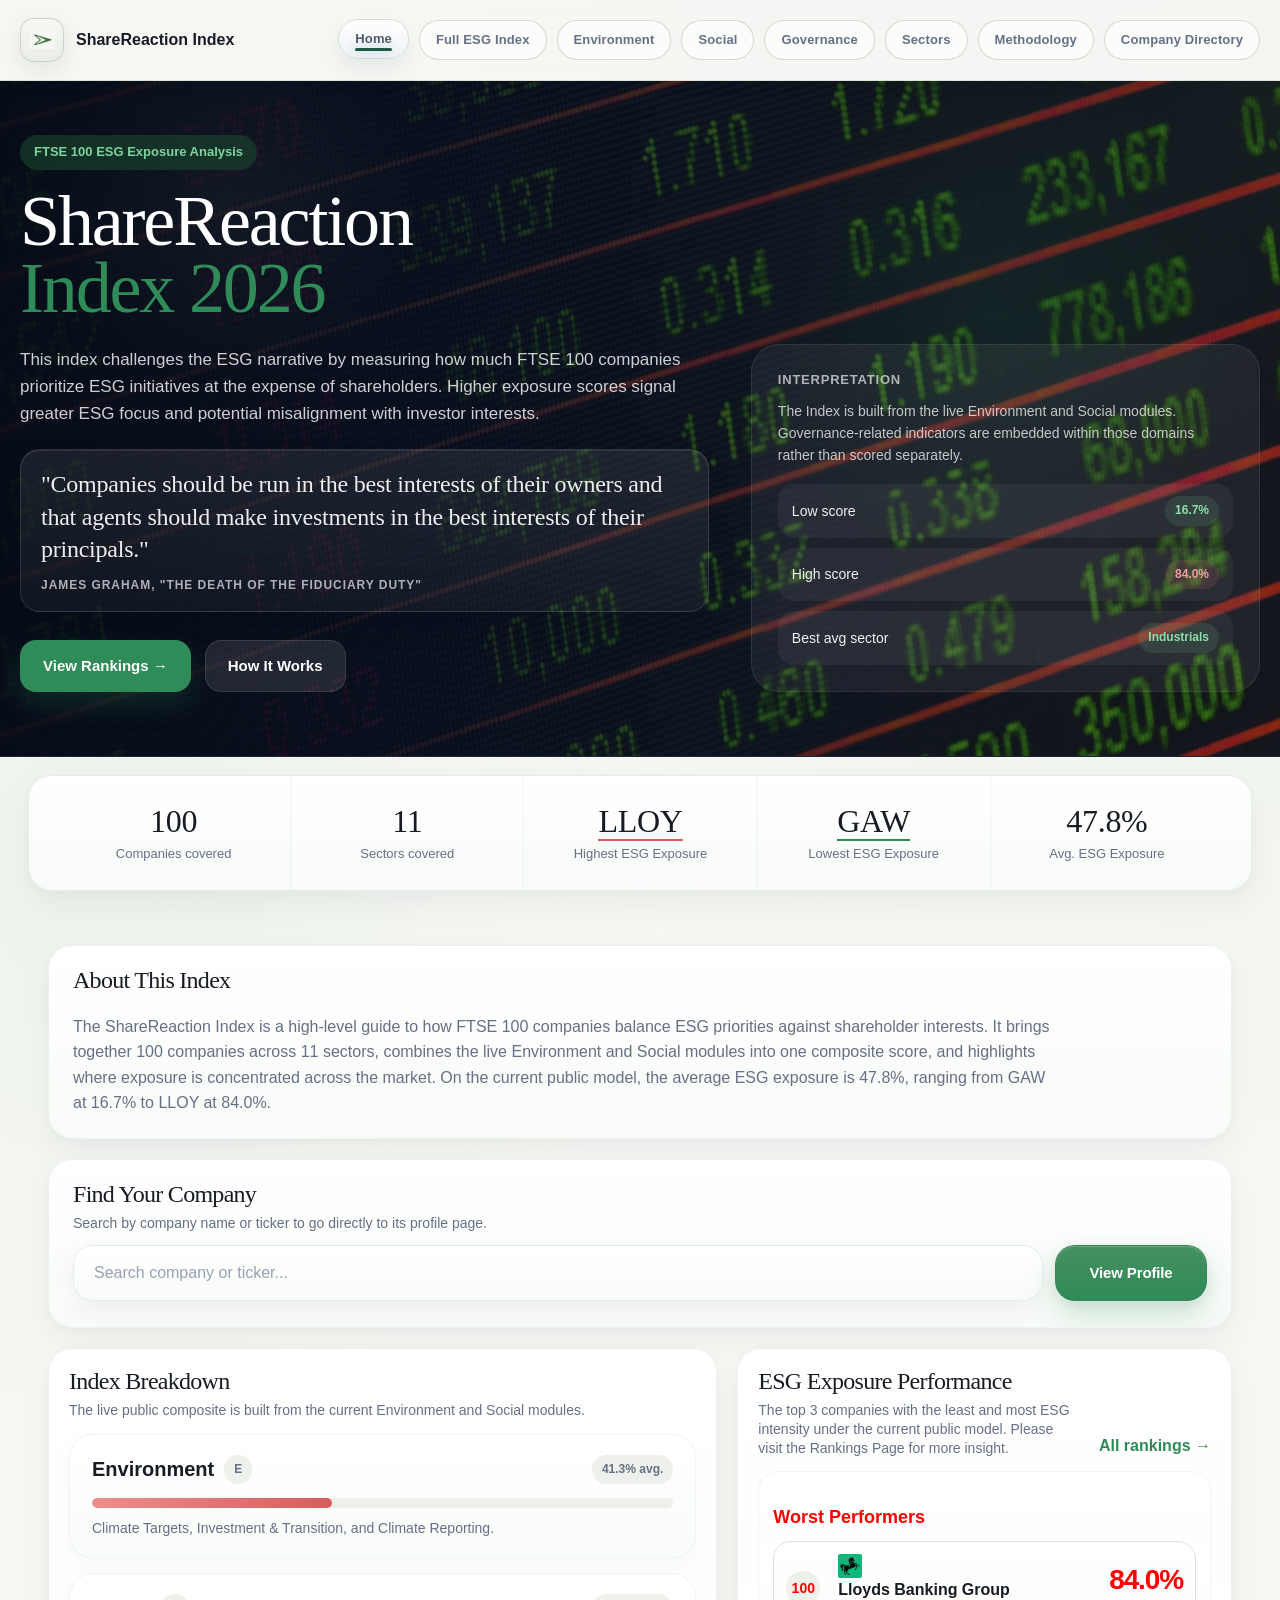
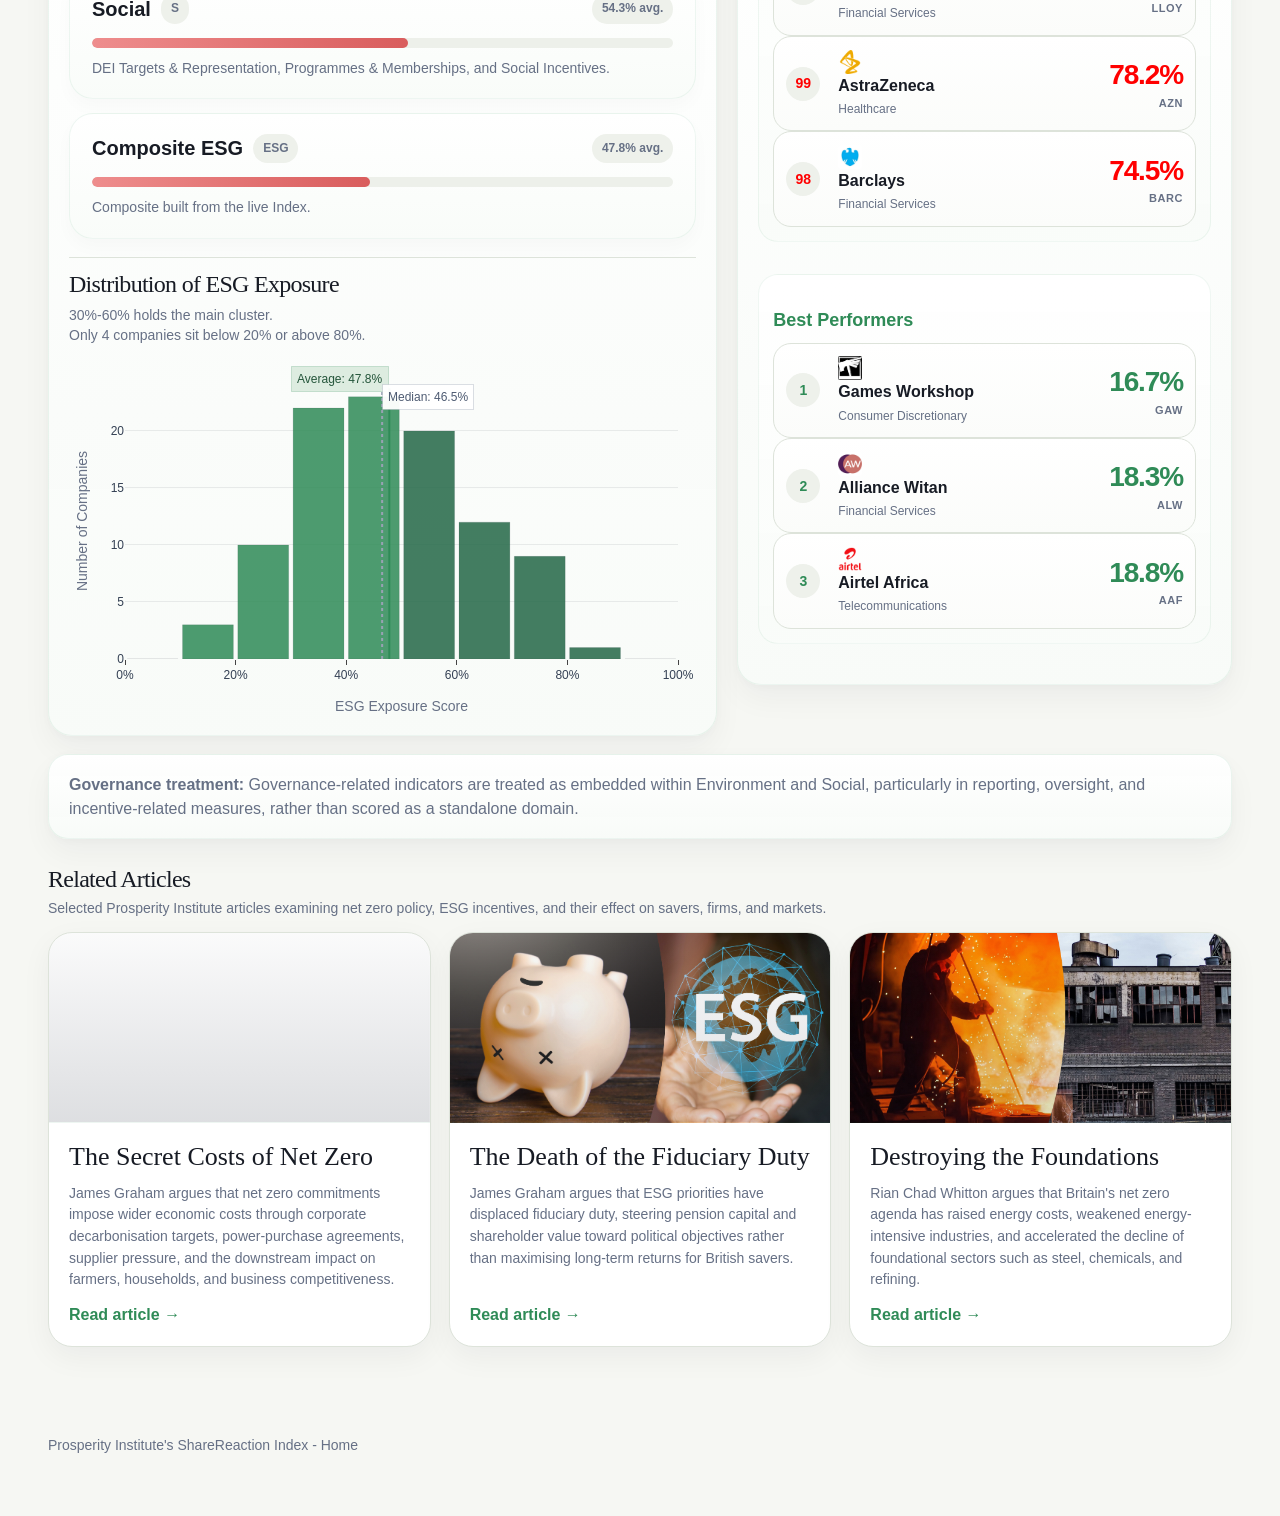
==== index.html @ 3863a68d "Adding Quote" ====
<!DOCTYPE html>
<html lang="en">
<head>
  <meta charset="UTF-8" />
  <meta name="viewport" content="width=device-width, initial-scale=1.0" />
  <title>FTSE 100 ESG Exposure Index</title>
  <link rel="stylesheet" href="styles.css" />
  <script src="https://cdn.plot.ly/plotly-2.35.2.min.js"></script>
  <script defer src="data.js"></script>
  <script defer src="index.js"></script>
</head>
<body class="page-home">
  <header>
    <div class="wrap nav">
      <a href="index.html" class="brand">
        <img src="PI_logo.png" alt="Prosperity Institute logo" class="brand-mark" />
        <div class="brand-name">ShareReaction Index</div>
      </a>
      <nav class="nav-links">
        <a href="index.html" class="active">Home</a>
        <a href="esg.html">Full ESG Index</a>
        <a href="rankings.html">Environment</a>
        <a href="social.html">Social</a>
        <a href="governance.html">Governance</a>
        <a href="sectors.html">Sectors</a>
        <a href="methodology.html">Methodology</a>
        <a href="companies.html">Company Directory</a>
      </nav>
    </div>
  </header>

  <section class="hero">
    <div class="wrap hero-inner">
      <div>
        <div class="eyebrow">FTSE 100 ESG Exposure Analysis</div>
        <h1>
          ShareReaction
          <span class="accent">Index 2026</span>
        </h1>
        <p>
          This index challenges the ESG narrative by measuring how much FTSE 100 companies
          prioritize ESG initiatives at the expense of shareholders. Higher exposure scores signal
          greater ESG focus and potential misalignment with investor interests.
        </p>
        <div class="hero-quote">
          <p>
            "Companies should be run in the best interests of their owners and that agents should make investments in the best interests of their principals."
          </p>
          <span>James Graham, "The Death of the Fiduciary Duty"</span>
        </div>

        <div class="hero-actions">
          <a href="esg.html" class="btn btn-primary">View Rankings &rarr;</a>
          <a href="methodology.html" class="btn btn-secondary">How It Works</a>
        </div>
      </div>

      <div class="hero-panel">
        <h3>Interpretation</h3>
        <p>
          The Index is built from the live Environment and Social modules.
          Governance-related indicators are embedded within those domains rather than scored separately.
        </p>
        <div class="signal-list" id="heroSignalList"></div>
      </div>
    </div>
  </section>

  <div class="stats-strip">
    <div class="wrap stats-grid" id="overviewStatsGrid"></div>
  </div>

  <section class="page">
    <div class="wrap">
      <div class="card overview-intro-card">
        <div class="section-head overview-feature-head overview-intro-head">
          <div>
            <h2>About This Index</h2>
          </div>
        </div>
        <p id="overviewIntroText">
          The ShareReaction Index reviews FTSE 100 companies through a shareholder-first lens, combining Environment and Social signals into a single view of ESG exposure.
        </p>
      </div>

      <div class="card company-search-card">
        <div class="company-search-head overview-feature-head">
          <h2>Find Your Company</h2>
          <p>Search by company name or ticker to go directly to its profile page.</p>
        </div>
        <form class="company-search-form" id="companySearchForm">
          <input
            class="control company-search-input"
            id="companySearchInput"
            list="companySearchOptions"
            placeholder="Search company or ticker..."
            autocomplete="off"
          />
          <datalist id="companySearchOptions"></datalist>
          <button type="submit" class="btn btn-primary company-search-button">View Profile</button>
        </form>
        <p class="company-search-feedback" id="companySearchFeedback" aria-live="polite"></p>
      </div>

      <div class="overview-feature-grid">
        <div class="card overview-breakdown-card">
          <div class="section-head overview-feature-head">
            <div>
              <h2>Index Breakdown</h2>
              <p>
                The live public composite is built from the current Environment and Social modules.
              </p>
            </div>
          </div>

          <div class="pillar-stack">
            <a href="rankings.html" class="pillar-card-link">
              <div class="pillar-card">
                <div class="pillar-top">
                  <div class="pillar-title">
                    <span>Environment</span>
                    <span class="pill">E</span>
                  </div>
                  <span class="pill" id="envAvgPill">0.0% avg.</span>
                </div>
                <div class="progress red">
                  <span id="envAvgBar" style="width:0%"></span>
                </div>
                <div class="pillar-note">
                  Climate Targets, Investment &amp; Transition, and Climate Reporting.
                </div>
              </div>
            </a>

            <a href="social.html" class="pillar-card-link">
              <div class="pillar-card">
                <div class="pillar-top">
                  <div class="pillar-title">
                    <span>Social</span>
                    <span class="pill">S</span>
                  </div>
                  <span class="pill" id="socAvgPill">0.0% avg.</span>
                </div>
                <div class="progress red">
                  <span id="socAvgBar" style="width:0%"></span>
                </div>
                <div class="pillar-note">
                  DEI Targets &amp; Representation, Programmes &amp; Memberships, and Social Incentives.
                </div>
              </div>
            </a>

            <a href="esg.html" class="pillar-card-link">
              <div class="pillar-card">
                <div class="pillar-top">
                  <div class="pillar-title">
                    <span>Composite ESG</span>
                    <span class="pill">ESG</span>
                  </div>
                  <span class="pill" id="esgAvgPill">0.0% avg.</span>
                </div>
                <div class="progress red">
                  <span id="esgAvgBar" style="width:0%"></span>
                </div>
                <div class="pillar-note">
                  Composite built from the live Index.
                </div>
              </div>
            </a>
          </div>

          <div class="overview-distribution-block">
            <div class="overview-distribution-head">
              <h3 id="overviewDistributionTitle">Distribution of ESG Exposure</h3>
              <p id="overviewDistributionSubtitle"></p>
            </div>
            <div id="overviewDistributionChart" class="overview-distribution-chart"></div>
          </div>
        </div>

        <div class="card overview-leaderboard-card">
          <div class="section-head overview-feature-head">
            <div>
              <h2>ESG Exposure Performance</h2>
              <p>The top 3 companies with the least and most ESG intensity under the current public model. Please visit the Rankings Page for more insight.</p>
            </div>
            <a href="esg.html" class="section-link">All rankings &rarr;</a>
          </div>

          <div class="leaderboard-list" id="overviewLeaderboard"></div>
        </div>
      </div>

      <div class="construction" style="margin-top:18px;">
        <strong>Governance treatment:</strong>
        Governance-related indicators are treated as embedded within Environment and Social,
        particularly in reporting, oversight, and incentive-related measures, rather than scored as a
        standalone domain.
      </div>

      <section class="overview-articles-section">
        <div class="section-head overview-feature-head">
          <div>
            <h2>Related Articles</h2>
            <p>Selected Prosperity Institute articles examining net zero policy, ESG incentives, and their effect on savers, firms, and markets.</p>
          </div>
        </div>

        <div class="overview-articles-grid">
          <a
            href="https://www.prosperity.com/media-publications/the-secret-costs-of-net-zero/"
            class="card article-placeholder-card"
            target="_blank"
            rel="noopener noreferrer"
          >
            <div
              class="article-placeholder-image article-placeholder-image-cover"
              style="background-image: linear-gradient(180deg, rgba(16, 25, 43, 0.02), rgba(16, 25, 43, 0.14)), url('https://www.prosperity.com/wp-content/uploads/2026/01/shutterstock_2282744447-430x430.jpg');"
              aria-hidden="true"
            ></div>
            <div class="article-placeholder-body">
              <h3>The Secret Costs of Net Zero</h3>
              <p>
                James Graham argues that net zero commitments impose wider economic costs through corporate decarbonisation
                targets, power-purchase agreements, supplier pressure, and the downstream impact on farmers, households,
                and business competitiveness.
              </p>
              <span class="section-link">Read article &rarr;</span>
            </div>
          </a>

          <a
            href="https://www.prosperity.com/media-publications/death-of-the-fiduciary-duty/"
            class="card article-placeholder-card"
            target="_blank"
            rel="noopener noreferrer"
          >
            <div
              class="article-placeholder-image article-placeholder-image-cover"
              style="background-image: linear-gradient(180deg, rgba(16, 25, 43, 0.02), rgba(16, 25, 43, 0.14)), url('The_Death_Of_The_Fiduciary_Duty.png');"
              >
            </div>
            <div class="article-placeholder-body">
              <h3>The Death of the Fiduciary Duty</h3>
              <p>
                James Graham argues that ESG priorities have displaced fiduciary duty, steering pension capital and
                shareholder value toward political objectives rather than maximising long-term returns for British savers.
              </p>
              <span class="section-link">Read article &rarr;</span>
            </div>
          </a>

          <a
            href="https://www.prosperity.com/media-publications/destroying-the-foundations/"
            class="card article-placeholder-card"
            target="_blank"
            rel="noopener noreferrer"
          >
            <div
              class="article-placeholder-image article-placeholder-image-cover"
              style="background-image: linear-gradient(180deg, rgba(16, 25, 43, 0.02), rgba(16, 25, 43, 0.14)), url('Destroying_the_Foundations.jpg');"
              >
            </div>
            <div class="article-placeholder-body">
              <h3>Destroying the Foundations</h3>
              <p>
                Rian Chad Whitton argues that Britain&apos;s net zero agenda has raised energy costs, weakened energy-intensive
                industries, and accelerated the decline of foundational sectors such as steel, chemicals, and refining.
              </p>
              <span class="section-link">Read article &rarr;</span>
            </div>
          </a>
        </div>
      </section>
    </div>
  </section>

  <footer class="foot">
    <div class="wrap">
      Prosperity Institute's ShareReaction Index - Home
    </div>
  </footer>
</body>
</html>
---- styles.css ----
:root {
  --bg: #f6f7f3;
  --surface: #ffffff;
  --surface-soft: #f0f3ee;
  --surface-muted: #eef1eb;
  --ink: #171b24;
  --ink-soft: #667085;
  --ink-faint: #98a2b3;
  --line: #dde3da;
  --line-dark: #d0d8ce;

  --navy: #10192b;
  --navy-2: #17233b;

  --green: #2f8b57;
  --green-soft: #dcecdf;
  --green-faint: #edf7ef;

  --social: #4867c9;
  --social-soft: #e8ecfb;
  --social-faint: #f3f5fe;

  --esg: #6d4cc4;
  --esg-soft: #eee8fb;
  --esg-faint: #f7f4fe;

  --red: #d95d5d;
  --red-soft: #fae8e8;

  --amber: #c6872f;
  --amber-soft: #f6ecd9;

  --shadow: 0 10px 30px rgba(16, 25, 43, 0.05);
  --shadow-strong: 0 18px 40px rgba(16, 25, 43, 0.08);
  --radius-xl: 28px;
  --radius-lg: 24px;
  --radius-md: 18px;
  --radius-sm: 12px;
}

* {
  box-sizing: border-box;
}

html {
  scroll-behavior: smooth;
}

body {
  margin: 0;
  font-family: Inter, Arial, sans-serif;
  background: var(--bg);
  color: var(--ink);
  line-height: 1.45;
  -webkit-font-smoothing: antialiased;
  text-rendering: optimizeLegibility;
}

a {
  color: inherit;
  text-decoration: none;
}

.wrap {
  max-width: 1240px;
  margin: 0 auto;
  padding: 0 28px;
}

.wrap-wide {
  max-width: 1540px;
  margin: 0 auto;
  padding: 0 24px;
}

/* =========================
   Header / Navigation
========================= */

header {
  position: sticky;
  top: 0;
  z-index: 50;
  background: rgba(246, 247, 243, 0.92);
  backdrop-filter: blur(12px);
  border-bottom: 1px solid var(--line);
  box-shadow: 0 4px 18px rgba(16, 25, 43, 0.03);
}

.nav {
  display: flex;
  align-items: center;
  justify-content: space-between;
  gap: 18px;
  padding: 18px 0;
}

.brand {
  display: flex;
  align-items: center;
  gap: 12px;
  font-weight: 700;
  color: var(--ink);
  text-decoration: none;
  min-width: 0;
  flex: 0 0 auto;
}

.brand-mark {
  display: block;
  width: 44px;
  height: 44px;
  padding: 8px;
  border-radius: 14px;
  background: linear-gradient(180deg, #ffffff 0%, #f2f5ef 100%);
  border: 1px solid rgba(208, 216, 206, 0.95);
  box-shadow:
    0 8px 20px rgba(16, 25, 43, 0.08),
    inset 0 1px 0 rgba(255, 255, 255, 0.9);
  object-fit: contain;
  flex: 0 0 auto;
  mix-blend-mode: multiply;
}

.brand-name {
  font-size: 16px;
  font-weight: 700;
  white-space: nowrap;
}

.nav-links {
  display: flex;
  flex: 1 1 auto;
  min-width: 0;
  gap: 10px;
  flex-wrap: wrap;
  justify-content: flex-end;
  align-content: center;
}

.nav-links a {
  --nav-pill-bg: rgba(255, 255, 255, 0.62);
  --nav-pill-border: rgba(208, 216, 206, 0.9);
  --nav-pill-ink: var(--ink-soft);
  --nav-pill-accent: #5f6d82;
  --nav-pill-soft: #eef2f7;
  position: relative;
  display: inline-flex;
  align-items: center;
  padding: 10px 16px;
  border-radius: 999px;
  border: 1px solid var(--nav-pill-border);
  background: var(--nav-pill-bg);
  color: var(--nav-pill-ink);
  font-weight: 700;
  font-size: 13px;
  letter-spacing: 0.01em;
  box-shadow: inset 0 1px 0 rgba(255, 255, 255, 0.7);
  transition:
    background 0.22s ease,
    color 0.22s ease,
    border-color 0.22s ease,
    box-shadow 0.22s ease,
    transform 0.22s ease;
}

.nav-links a::before {
  content: none;
}

.nav-links a::after {
  content: "";
  position: absolute;
  left: 16px;
  right: 16px;
  bottom: 7px;
  height: 3px;
  border-radius: 999px;
  background: var(--nav-pill-accent);
  opacity: 0;
  transform: scaleX(0.25);
  transform-origin: center;
  box-shadow: 0 0 12px color-mix(in srgb, var(--nav-pill-accent) 30%, transparent);
  transition:
    background 0.22s ease,
    opacity 0.22s ease,
    transform 0.22s ease,
    box-shadow 0.22s ease;
}

.nav-links a.active,
.nav-links a:hover {
  background: linear-gradient(180deg, #ffffff 0%, var(--nav-pill-soft) 100%);
  border-color: #d6ddd5;
  color: #4f5d75;
  box-shadow:
    0 10px 20px rgba(16, 25, 43, 0.06),
    inset 0 1px 0 rgba(255, 255, 255, 0.85);
  transform: translateY(-1px);
}

.nav-links a.active::after,
.nav-links a:hover::after {
  opacity: 1;
  transform: scaleX(1);
}

/* Environment button — slightly darker green */
.nav-links a[href="index.html"],
.nav-links a[href="methodology.html"],
.nav-links a[href="companies.html"],
.nav-links a[href="sectors.html"] {
  --nav-pill-accent: #1f5a44;
  --nav-pill-soft: #eef2f7;
}

.nav-links a[href="rankings.html"] {
  --nav-pill-accent: #2f8b57;
}

.nav-links a[href="rankings.html"]:hover,
.nav-links a[href="rankings.html"].active {
  box-shadow:
    0 10px 20px rgba(16, 25, 43, 0.06),
    0 0 0 1px rgba(36, 85, 58, 0.06),
    inset 0 1px 0 rgba(255, 255, 255, 0.85);
}

/* ESG button always purple when hovered / active */
.nav-links a[href="esg.html"] {
  --nav-pill-accent: #7a56db;
}

.nav-links a[href="esg.html"]:hover,
.nav-links a[href="esg.html"].active {
  box-shadow:
    0 10px 20px rgba(16, 25, 43, 0.06),
    0 0 0 1px rgba(91, 61, 178, 0.08),
    inset 0 1px 0 rgba(255, 255, 255, 0.85);
}

/* Social button always blue when hovered / active */
.nav-links a[href="social.html"] {
  --nav-pill-accent: #4f78e3;
}

.nav-links a[href="social.html"]:hover,
.nav-links a[href="social.html"].active {
  box-shadow:
    0 10px 20px rgba(16, 25, 43, 0.06),
    0 0 0 1px rgba(53, 81, 159, 0.08),
    inset 0 1px 0 rgba(255, 255, 255, 0.85);
}

/* Governance button always red when hovered / active */
.nav-links a[href="governance.html"] {
  --nav-pill-accent: #df6363;
}

.nav-links a[href="governance.html"]:hover,
.nav-links a[href="governance.html"].active {
  box-shadow:
    0 10px 20px rgba(16, 25, 43, 0.06),
    0 0 0 1px rgba(187, 74, 74, 0.08),
    inset 0 1px 0 rgba(255, 255, 255, 0.85);
}

.hero {
  position: relative;
  overflow: hidden;
  color: white;
  border-bottom: 1px solid rgba(255, 255, 255, 0.05);
  background: linear-gradient(90deg, var(--navy) 0%, #111a2d 48%, #0f1727 100%);
}

.hero::before {
  content: "";
  position: absolute;
  inset: 0;
  background:
    linear-gradient(
      90deg,
      rgba(6, 12, 24, 0.96) 0%,
      rgba(8, 15, 30, 0.90) 34%,
      rgba(9, 18, 34, 0.72) 58%,
      rgba(10, 18, 34, 0.48) 100%
    ),
    radial-gradient(circle at right top, rgba(47, 139, 87, 0.14), transparent 28%),
    url("./Stock_Market_Changes.png") center center / cover no-repeat;
  z-index: 0;
}
.hero::after {
  content: "";
  position: absolute;
  inset: 0;
  background:
    radial-gradient(circle at 78% 35%, rgba(47, 139, 87, 0.12), transparent 24%),
    radial-gradient(circle at 18% 18%, rgba(255, 255, 255, 0.04), transparent 16%);
  pointer-events: none;
  z-index: 0;
}

.hero-inner {
  position: relative;
  z-index: 1;
}

.hero-inner {
  display: grid;
  grid-template-columns: 1.15fr 0.85fr;
  gap: 42px;
  padding: 54px 0 64px;
  align-items: stretch;
}

.eyebrow {
  display: inline-flex;
  align-items: center;
  gap: 8px;
  padding: 8px 14px;
  border-radius: 999px;
  background: rgba(24, 66, 43, 0.65);
  color: #7ed39f;
  font-size: 13px;
  font-weight: 600;
}

.hero h1 {
  margin: 18px 0 0;
  font-family: Georgia, "Times New Roman", serif;
  font-size: 72px;
  line-height: 0.93;
  letter-spacing: -0.03em;
  font-weight: 400;
}

.hero h1 .accent {
  color: var(--green);
  display: block;
}

.hero p {
  margin: 24px 0 0;
  max-width: 740px;
  color: rgba(255, 255, 255, 0.8);
  font-size: 17px;
  line-height: 1.6;
}

.hero-quote {
  max-width: 700px;
  margin-top: 22px;
  padding: 18px 20px 16px;
  border-radius: 20px;
  border: 1px solid rgba(255, 255, 255, 0.12);
  background: linear-gradient(180deg, rgba(255, 255, 255, 0.08) 0%, rgba(255, 255, 255, 0.04) 100%);
  box-shadow:
    0 14px 28px rgba(3, 8, 18, 0.14),
    inset 0 1px 0 rgba(255, 255, 255, 0.08);
}

.hero-quote p {
  margin: 0;
  max-width: none;
  color: rgba(255, 255, 255, 0.92);
  font-family: Georgia, "Times New Roman", serif;
  font-size: 24px;
  line-height: 1.35;
  letter-spacing: -0.01em;
}

.hero-quote span {
  display: block;
  margin-top: 12px;
  color: rgba(255, 255, 255, 0.66);
  font-size: 12px;
  font-weight: 700;
  letter-spacing: 0.08em;
  text-transform: uppercase;
}

.hero-actions {
  margin-top: 28px;
  display: flex;
  gap: 14px;
  flex-wrap: wrap;
}

.profile-hero-copy {
  min-width: 0;
}

.profile-hero-title {
  display: flex;
  align-items: center;
  gap: 20px;
  margin-top: 18px;
}

.profile-hero-title h1 {
  margin: 0;
  min-width: 0;
}

.profile-contact-block {
  display: flex;
  flex-wrap: wrap;
  gap: 12px;
  margin-top: 18px;
}

.profile-contact-block[hidden] {
  display: none;
}

.profile-contact-item {
  display: inline-flex;
  align-items: center;
  gap: 10px;
  padding: 12px 16px;
  border-radius: 18px;
  background: rgba(255, 255, 255, 0.08);
  border: 1px solid rgba(255, 255, 255, 0.12);
  max-width: 100%;
}

.profile-contact-label {
  color: rgba(255, 255, 255, 0.7);
  font-size: 12px;
  font-weight: 700;
  letter-spacing: 0.08em;
  text-transform: uppercase;
}

.profile-contact-link {
  color: #ffffff;
  font-weight: 600;
  text-decoration: none;
  word-break: break-word;
}

.profile-contact-link:hover {
  color: #9fe3b7;
}

.profile-logo-shell {
  width: 112px;
  height: 112px;
  flex: 0 0 112px;
  display: flex;
  align-items: center;
  justify-content: center;
  padding: 16px;
  border-radius: 28px;
  background: #ffffff;
  box-shadow: 0 18px 44px rgba(3, 8, 18, 0.28);
}

.profile-logo-shell[hidden] {
  display: none;
}

.profile-company-logo {
  width: 100%;
  height: 100%;
  object-fit: contain;
}

.profile-overview-grid {
  align-items: stretch;
}

.profile-company-facts {
  padding: 28px 30px;
}

.profile-facts-grid {
  display: grid;
  grid-template-columns: repeat(2, minmax(0, 1fr));
  gap: 16px;
}

.profile-fact {
  display: grid;
  gap: 6px;
  padding: 18px 20px;
  border-radius: 18px;
  background: var(--surface-muted);
  border: 1px solid var(--line);
}

.profile-fact-label {
  color: var(--ink-soft);
  font-size: 12px;
  font-weight: 700;
  letter-spacing: 0.08em;
  text-transform: uppercase;
}

.profile-fact strong {
  font-size: 20px;
  line-height: 1.35;
  font-weight: 700;
  color: var(--ink);
}

.btn {
  display: inline-flex;
  align-items: center;
  justify-content: center;
  gap: 10px;
  padding: 14px 22px;
  border-radius: 16px;
  font-weight: 700;
  font-size: 15px;
  border: 1px solid transparent;
  transition: transform 0.15s ease, box-shadow 0.15s ease, opacity 0.15s ease;
}

.btn:hover {
  transform: translateY(-1px);
}

.btn-primary {
  background: var(--green);
  color: white;
  box-shadow: 0 12px 28px rgba(47, 139, 87, 0.22);
}

.btn-secondary {
  background: rgba(255, 255, 255, 0.1);
  color: white;
  border-color: rgba(255, 255, 255, 0.1);
}

.btn-score-info {
  background: var(--green);
  color: white;
  box-shadow: 0 8px 20px rgba(47, 139, 87, 0.18);
  margin-top: 16px;
  gap: 8px;
  font-size: 14px;
}

.btn-score-info span {
  display: inline-flex;
  align-items: center;
  justify-content: center;
  width: 24px;
  height: 24px;
  background: rgba(255, 255, 255, 0.25);
  border-radius: 50%;
  font-weight: 800;
  font-size: 12px;
}

.btn-score-info:hover {
  box-shadow: 0 12px 28px rgba(47, 139, 87, 0.22);
}

/* =========================
   Modal
========================= */

.modal {
  display: none;
  position: fixed;
  top: 0;
  left: 0;
  right: 0;
  bottom: 0;
  z-index: 100;
  align-items: center;
  justify-content: center;
  animation: fadeIn 0.2s ease;
}

.modal[aria-hidden="false"] {
  display: flex;
}

.modal-overlay {
  position: absolute;
  top: 0;
  left: 0;
  right: 0;
  bottom: 0;
  background: rgba(23, 27, 36, 0.6);
  backdrop-filter: blur(4px);
  animation: fadeIn 0.2s ease;
}

.modal-content {
  position: relative;
  background: white;
  border-radius: var(--radius-lg);
  box-shadow: var(--shadow-strong);
  max-width: 600px;
  max-height: 90vh;
  overflow-y: auto;
  animation: slideUp 0.3s ease;
}

@keyframes fadeIn {
  from { opacity: 0; }
  to { opacity: 1; }
}

@keyframes slideUp {
  from {
    opacity: 0;
    transform: translateY(20px);
  }
  to {
    opacity: 1;
    transform: translateY(0);
  }
}

.modal-header {
  display: flex;
  align-items: center;
  justify-content: space-between;
  padding: 24px 28px;
  border-bottom: 1px solid var(--line);
}

.modal-header h2 {
  margin: 0;
  font-size: 24px;
  font-weight: 700;
  color: var(--ink);
}

.modal-close {
  width: 36px;
  height: 36px;
  border: none;
  background: transparent;
  border-radius: 50%;
  cursor: pointer;
  display: flex;
  align-items: center;
  justify-content: center;
  transition: background 0.2s ease;
  flex-shrink: 0;
}

.modal-close:hover {
  background: var(--surface-soft);
}

.modal-close::before,
.modal-close::after {
  content: '';
  position: absolute;
  width: 16px;
  height: 2px;
  background: var(--ink-soft);
  border-radius: 1px;
}

.modal-close::before {
  transform: rotate(45deg);
}

.modal-close::after {
  transform: rotate(-45deg);
}

.modal-body {
  padding: 28px;
}

.modal-body p {
  margin: 0 0 16px 0;
  color: var(--ink-soft);
  line-height: 1.6;
}

.modal-body h3 {
  margin: 24px 0 14px 0;
  font-size: 16px;
  font-weight: 700;
  color: var(--ink);
}

.score-guide {
  display: flex;
  flex-direction: column;
  gap: 16px;
  margin: 24px 0;
  padding: 20px;
  background: var(--surface-muted);
  border-radius: var(--radius-md);
}

.score-tier {
  display: flex;
  align-items: flex-start;
  gap: 14px;
}

.tier-indicator {
  width: 48px;
  height: 48px;
  border-radius: var(--radius-sm);
  flex-shrink: 0;
}

.tier-indicator.best {
  background: #2f8b57;
}

.tier-indicator.good {
  background: #c6872f;
}

.tier-indicator.moderate {
  background: #f4a261;
}

.tier-indicator.poor {
  background: #d95d5d;
}

.tier-indicator.wasteful {
  background: #8b4545;
}

.score-tier strong {
  display: block;
  margin-bottom: 4px;
  color: var(--ink);
}

.score-range {
  font-size: 12px;
  color: var(--ink-faint);
  font-weight: 600;
  letter-spacing: 0.05em;
}

.score-tier p {
  margin: 8px 0 0 0;
  font-size: 13px;
  line-height: 1.5;
}

.hero-panel {
  align-self: end;
  background: rgba(255, 255, 255, 0.06);
  border: 1px solid rgba(255, 255, 255, 0.08);
  border-radius: var(--radius-xl);
  padding: 26px;
}

.hero-panel h3 {
  margin: 0 0 12px;
  font-size: 13px;
  letter-spacing: 0.06em;
  text-transform: uppercase;
  color: rgba(255, 255, 255, 0.66);
}

.hero-panel p {
  margin: 0 0 14px;
  font-size: 14px;
  color: rgba(255, 255, 255, 0.74);
  line-height: 1.55;
}

.signal-list {
  display: grid;
  gap: 10px;
  margin-top: 18px;
}

.signal {
  display: flex;
  align-items: center;
  justify-content: space-between;
  gap: 16px;
  background: rgba(255, 255, 255, 0.05);
  border-radius: 16px;
  padding: 12px 14px;
}

.signal .name {
  font-size: 14px;
  color: rgba(255, 255, 255, 0.92);
}

.signal .tag {
  border-radius: 999px;
  padding: 6px 10px;
  background: rgba(126, 211, 159, 0.12);
  color: #8ce0aa;
  font-size: 12px;
  font-weight: 700;
}

.signal .tag.rank-good {
  background: #e8f5ea;
  color: #1f7a46;
}

.signal .tag.rank-medium {
  background: #f8edd8;
  color: #b7811f;
}

.signal .tag.rank-bad {
  background: #f9e3e3;
  color: #c94b4b;
}

/* =========================
   Stats Strip
========================= */

.stats-strip {
  background: var(--surface);
  border-bottom: 1px solid var(--line);
}

.stats-grid {
  display: grid;
  grid-template-columns: repeat(5, 1fr);
  gap: 0;
}

#profileStatsGrid {
  grid-template-columns: repeat(4, minmax(0, 1fr));
}

.stat {
  padding: 28px 12px;
  text-align: center;
}

.stat-value {
  font-family: Georgia, "Times New Roman", serif;
  font-size: 44px;
  line-height: 1.05;
  letter-spacing: -0.02em;
  font-weight: 400;
}

.stat-label {
  margin-top: 6px;
  color: var(--ink-soft);
  font-size: 15px;
}

/* =========================
   General Page Sections
========================= */

section.page {
  padding: 54px 0;
}

body.page-rankings,
body.page-social,
body.page-governance,
body.page-esg {
  --page-accent-rgb: 47, 139, 87;
  background:
    radial-gradient(circle at top right, rgba(var(--page-accent-rgb), 0.11), transparent 32%),
    radial-gradient(circle at 10% 22%, rgba(var(--page-accent-rgb), 0.06), transparent 24%),
    var(--bg);
}

body.page-rankings {
  --page-accent-rgb: 47, 139, 87;
}

body.page-social {
  --page-accent-rgb: 79, 120, 227;
}

body.page-governance {
  --page-accent-rgb: 223, 99, 99;
}

body.page-esg {
  --page-accent-rgb: 122, 86, 219;
}

.section-head {
  display: flex;
  align-items: end;
  justify-content: space-between;
  gap: 20px;
  margin-bottom: 22px;
}

.section-head h1,
.section-head h2 {
  margin: 0;
  font-family: Georgia, "Times New Roman", serif;
  font-size: 46px;
  line-height: 1.02;
  letter-spacing: -0.03em;
  font-weight: 400;
  white-space: normal;
  overflow-wrap: anywhere;
  word-break: break-word;
  max-width: 100%;
}

.section-head p {
  margin: 8px 0 0;
  color: var(--ink-soft);
  max-width: 760px;
  font-size: 18px;
  line-height: 1.4;
}

.section-link {
  color: var(--green);
  font-weight: 700;
  white-space: nowrap;
}

.construction {
  margin-top: 18px;
  background: linear-gradient(180deg, rgba(255, 255, 255, 0.94) 0%, rgba(var(--page-accent-rgb, 47, 139, 87), 0.06) 100%);
  border: 1px solid var(--line);
  border-radius: 20px;
  padding: 18px 20px;
  color: var(--ink-soft);
  box-shadow: var(--shadow);
}

/* =========================
   Cards / Blocks
========================= */

.pillar-card,
.card,
.method-card,
.simple-card {
  background: var(--surface);
  border: 1px solid var(--line);
  border-radius: 24px;
  box-shadow: var(--shadow);
}

.pillar-stack {
  display: grid;
  gap: 14px;
}

.pillar-card {
  padding: 20px 22px;
}

.pillar-card-link {
  display: block;
  text-decoration: none;
  color: inherit;
  transition: transform 0.2s ease, box-shadow 0.2s ease;
}

.pillar-card-link:hover .pillar-card {
  transform: translateY(-2px);
  box-shadow: 0 8px 24px rgba(47, 139, 87, 0.12);
  border-color: var(--green);
}

.pillar-top {
  display: flex;
  justify-content: space-between;
  gap: 16px;
  align-items: center;
  margin-bottom: 14px;
}

.pillar-title {
  display: flex;
  gap: 10px;
  align-items: center;
  font-weight: 700;
  font-size: 20px;
}

.pill {
  display: inline-flex;
  align-items: center;
  gap: 8px;
  padding: 6px 10px;
  border-radius: 999px;
  font-size: 12px;
  font-weight: 700;
  background: var(--surface-muted);
  color: var(--ink-soft);
}

.progress {
  position: relative;
  width: 100%;
  height: 10px;
  background: #edf0ea;
  border-radius: 999px;
  overflow: hidden;
}

.progress > span {
  display: block;
  height: 100%;
  border-radius: 999px;
  background: linear-gradient(90deg, #40b777 0%, var(--green) 100%);
}

.progress.red > span {
  background: linear-gradient(90deg, #ee8d8d 0%, var(--red) 100%);
}

.pillar-note {
  margin-top: 10px;
  color: var(--ink-soft);
  font-size: 14px;
}

.overview-breakdown-card.breakdown-environment {
  background: linear-gradient(180deg, rgba(255, 255, 255, 0.98) 0%, rgba(47, 139, 87, 0.06) 100%);
  border-color: rgba(47, 139, 87, 0.16);
}

.overview-breakdown-card.breakdown-social {
  background: linear-gradient(180deg, rgba(255, 255, 255, 0.98) 0%, rgba(79, 120, 227, 0.06) 100%);
  border-color: rgba(79, 120, 227, 0.16);
}

.breakdown-environment .pillar-card {
  background: linear-gradient(180deg, #ffffff 0%, rgba(47, 139, 87, 0.045) 100%);
  border-color: rgba(47, 139, 87, 0.14);
}

.breakdown-social .pillar-card {
  background: linear-gradient(180deg, #ffffff 0%, rgba(79, 120, 227, 0.045) 100%);
  border-color: rgba(79, 120, 227, 0.14);
}

.breakdown-environment .pill {
  background: rgba(47, 139, 87, 0.1);
  color: #24553a;
}

.breakdown-social .pill {
  background: rgba(79, 120, 227, 0.1);
  color: #35519f;
}

.breakdown-environment .progress {
  background: rgba(47, 139, 87, 0.12);
}

.breakdown-environment .progress.red > span {
  background: linear-gradient(90deg, #63c38a 0%, var(--green) 100%);
}

.breakdown-social .progress {
  background: rgba(79, 120, 227, 0.12);
}

.breakdown-social .progress.red > span {
  background: linear-gradient(90deg, #7f9df0 0%, var(--social) 100%);
}

.method-grid,
.simple-grid {
  display: grid;
  grid-template-columns: repeat(3, 1fr);
  gap: 18px;
}

.method-card,
.simple-card {
  padding: 24px;
}

.method-card h3,
.simple-card h3 {
  margin: 0 0 14px;
  font-size: 24px;
  font-family: Georgia, "Times New Roman", serif;
  font-weight: 400;
}

.method-card ul {
  margin: 0;
  padding-left: 18px;
  color: var(--ink-soft);
}

.method-card li {
  margin: 10px 0;
}

.simple-card p,
.simple-card li {
  color: var(--ink-soft);
  margin: 0;
}

.page-methodology {
  background:
    radial-gradient(circle at top right, rgba(47, 139, 87, 0.08), transparent 32%),
    radial-gradient(circle at 12% 24%, rgba(79, 120, 227, 0.05), transparent 24%),
    var(--bg);
}

.methodology-page-head {
  margin-bottom: 10px;
}

.methodology-section {
  position: relative;
}

.methodology-card {
  position: relative;
  isolation: isolate;
  overflow: hidden;
  border-radius: 24px;
  box-shadow:
    0 14px 30px rgba(16, 25, 43, 0.045),
    0 2px 8px rgba(16, 25, 43, 0.025),
    inset 0 1px 0 rgba(255, 255, 255, 0.92);
}

.methodology-card::after {
  content: "";
  position: absolute;
  inset: 0;
  pointer-events: none;
  z-index: 0;
}

.methodology-card > * {
  position: relative;
  z-index: 1;
}

.methodology-card-environment {
  background: linear-gradient(180deg, rgba(255, 255, 255, 0.995) 0%, rgba(248, 251, 248, 0.99) 100%);
  border-color: rgba(47, 139, 87, 0.1);
}

.methodology-card-environment::after {
  background:
    radial-gradient(circle at 88% 20%, rgba(47, 139, 87, 0.07) 0%, rgba(47, 139, 87, 0) 30%),
    radial-gradient(circle at 12% 100%, rgba(47, 139, 87, 0.045) 0%, rgba(47, 139, 87, 0) 34%);
}

.methodology-card-social {
  background: linear-gradient(180deg, rgba(255, 255, 255, 0.995) 0%, rgba(247, 249, 255, 0.99) 100%);
  border-color: rgba(79, 120, 227, 0.11);
}

.methodology-card-social::after {
  background:
    radial-gradient(circle at 88% 20%, rgba(79, 120, 227, 0.075) 0%, rgba(79, 120, 227, 0) 30%),
    radial-gradient(circle at 12% 100%, rgba(79, 120, 227, 0.04) 0%, rgba(79, 120, 227, 0) 34%);
}

.methodology-card-governance {
  background: linear-gradient(180deg, rgba(255, 255, 255, 0.995) 0%, rgba(255, 248, 248, 0.99) 100%);
  border-color: rgba(217, 93, 93, 0.12);
}

.methodology-card-governance::after {
  background:
    radial-gradient(circle at 88% 20%, rgba(217, 93, 93, 0.08) 0%, rgba(217, 93, 93, 0) 32%),
    radial-gradient(circle at 12% 100%, rgba(217, 93, 93, 0.045) 0%, rgba(217, 93, 93, 0) 36%);
}

.methodology-card-neutral {
  background: linear-gradient(180deg, rgba(255, 255, 255, 0.995) 0%, rgba(248, 251, 248, 0.99) 100%);
  border-color: rgba(47, 139, 87, 0.08);
}

.methodology-card-neutral::after {
  background:
    radial-gradient(circle at 88% 20%, rgba(47, 139, 87, 0.05) 0%, rgba(47, 139, 87, 0) 28%),
    radial-gradient(circle at 12% 100%, rgba(47, 139, 87, 0.03) 0%, rgba(47, 139, 87, 0) 32%);
}

.sector-table-wrap {
  overflow-x: auto;
  border: 1px solid var(--line);
  border-radius: 18px;
  background: linear-gradient(180deg, rgba(255, 255, 255, 0.98) 0%, rgba(47, 139, 87, 0.03) 100%);
}

.sector-table {
  width: 100%;
  min-width: 1240px;
  border-collapse: collapse;
  table-layout: fixed;
}

.sector-table thead {
  background: rgba(47, 139, 87, 0.05);
}

.sector-table th,
.sector-table td {
  padding: 10px 8px;
  border-bottom: 1px solid rgba(221, 227, 218, 0.9);
  vertical-align: middle;
}

.sector-table th {
  text-align: left;
  color: var(--ink-soft);
  font-size: 11px;
  font-weight: 800;
  letter-spacing: 0.04em;
  text-transform: uppercase;
  white-space: nowrap;
}

.sector-table td {
  font-size: 13px;
  color: var(--ink);
  line-height: 1.3;
  overflow: hidden;
}

.sector-profile-table {
  min-width: 760px;
}

.sector-profile-top-grid {
  align-items: start;
}

.sector-profile-chart-card,
.sector-profile-leader-card {
  align-self: start;
  height: auto;
}

.sector-profile-subchart {
  margin-top: 18px;
  padding-top: 16px;
  border-top: 1px solid var(--line);
}

.sector-table tbody tr:last-child td {
  border-bottom: 0;
}

.sector-table tbody tr:hover {
  background: rgba(47, 139, 87, 0.05);
}

.sector-table .num-cell {
  text-align: right;
  font-variant-numeric: tabular-nums;
  white-space: nowrap;
}

.sector-table .sector-name-cell {
  font-weight: 700;
}

.sector-table .truncate-cell {
  overflow: hidden;
  text-overflow: ellipsis;
  white-space: nowrap;
}

.sector-table th:nth-child(1),
.sector-table td:nth-child(1) {
  width: 72px;
}

.sector-table th:nth-child(2),
.sector-table td:nth-child(2) {
  width: 180px;
}

.sector-table th:nth-child(3),
.sector-table td:nth-child(3) {
  width: 110px;
}

.sector-table th:nth-child(4),
.sector-table td:nth-child(4),
.sector-table th:nth-child(5),
.sector-table td:nth-child(5),
.sector-table th:nth-child(6),
.sector-table td:nth-child(6),
.sector-table th:nth-child(7),
.sector-table td:nth-child(7),
.sector-table th:nth-child(10),
.sector-table td:nth-child(10) {
  width: 96px;
}

.sector-table th:nth-child(8),
.sector-table td:nth-child(8),
.sector-table th:nth-child(9),
.sector-table td:nth-child(9) {
  width: 190px;
}

.sector-table th:nth-child(1),
.sector-table td:nth-child(1),
.sector-table th:nth-child(3),
.sector-table td:nth-child(3),
.sector-table th:nth-child(4),
.sector-table td:nth-child(4),
.sector-table th:nth-child(5),
.sector-table td:nth-child(5),
.sector-table th:nth-child(6),
.sector-table td:nth-child(6),
.sector-table th:nth-child(7),
.sector-table td:nth-child(7),
.sector-table th:nth-child(10),
.sector-table td:nth-child(10) {
  text-align: right;
}

.sector-table th:nth-child(8),
.sector-table td:nth-child(8),
.sector-table th:nth-child(9),
.sector-table td:nth-child(9) {
  text-align: left;
}

/* =========================
   Leaderboard
========================= */

.leaderboard {
  padding: 20px;
}

.leaderboard-list {
  display: grid;
  gap: 10px;
}

.lb-row {
  display: grid;
  grid-template-columns: 46px minmax(0, 1fr) 140px;
  gap: 14px;
  align-items: center;
  padding: 14px 14px;
  border-radius: 18px;
  border: 1px solid var(--line);
  background: linear-gradient(180deg, #fff, #fbfcfa);
  transition: all 0.2s ease;
}

.lb-row[style*="cursor: pointer"]:hover,
a:hover .lb-row {
  background: linear-gradient(180deg, #fff, #f0f3ee);
  border-color: var(--green);
  box-shadow: 0 4px 12px rgba(47, 139, 87, 0.1);
  transform: translateX(2px);
}

.lb-rank {
  width: 34px;
  height: 34px;
  border-radius: 999px;
  display: grid;
  place-items: center;
  background: var(--surface-muted);
  color: var(--green);
  font-weight: 800;
  font-size: 14px;
}

.lb-company .name {
  font-weight: 700;
  font-size: 18px;
  white-space: nowrap;
  overflow: hidden;
  text-overflow: ellipsis;
}

.lb-company .meta {
  margin-top: 4px;
  color: var(--ink-soft);
  font-size: 13px;
}

.lb-logo {
  width: 24px;
  height: 24px;
  margin-right: 6px;
  vertical-align: middle;
  border-radius: 2px;
}

.lb-score {
  text-align: right;
}

.lb-score .value {
  font-size: 34px;
  font-weight: 800;
  letter-spacing: -0.04em;
}

.lb-score .ticker {
  color: var(--ink-soft);
  font-size: 12px;
  font-weight: 700;
  letter-spacing: 0.05em;
}

/* =========================
   Toolbar / Controls
========================= */

.toolbar {
  display: grid;
  grid-template-columns: minmax(0, 1fr) 220px 160px;
  gap: 12px;
  margin: 22px 0;
}

.control {
  border-radius: 18px;
  border: 1px solid var(--line-dark);
  background: var(--surface);
  padding: 14px 16px;
  font-size: 15px;
  color: var(--ink);
  outline: none;
  transition: border-color 0.15s ease, box-shadow 0.15s ease, background 0.15s ease;
}

.control::placeholder {
  color: var(--ink-faint);
}

.control:focus {
  border-color: rgba(47, 139, 87, 0.55);
  box-shadow: 0 0 0 4px rgba(47, 139, 87, 0.10);
  background: #fff;
}

/* =========================
   Tables
========================= */

.table-card {
  border: 1px solid var(--line);
  border-radius: 24px;
  box-shadow: var(--shadow-strong);
  overflow: hidden;
  background: linear-gradient(180deg, rgba(255, 255, 255, 0.97) 0%, rgba(var(--page-accent-rgb, 47, 139, 87), 0.05) 100%);
}

.table-wrap {
  overflow-x: auto;
  border-radius: 24px;
  background: var(--surface);
}

.table-header {
  border-bottom: 1px solid var(--line);
  background: linear-gradient(180deg, #fbfcfa 0%, rgba(var(--page-accent-rgb, 47, 139, 87), 0.07) 100%);
}

.score-table {
  width: 100%;
  border-collapse: separate;
  border-spacing: 0;
  table-layout: fixed;
  min-width: 1120px;
}

.score-table thead th {
  padding: 18px 20px;
  border-bottom: 1px solid var(--line);
  text-align: left;
  vertical-align: middle;
  background: #fbfcfa;
}

.table-header .header-cell {
  display: inline-flex;
  align-items: center;
  justify-content: flex-start;
  width: 100%;
  border: none;
  background: transparent;
  padding: 0;
  font-size: 13px;
  font-weight: 800;
  color: var(--ink-soft);
  letter-spacing: 0.04em;
  text-transform: uppercase;
  text-align: left;
  cursor: pointer;
  white-space: normal;
  line-height: 1.2;
  transition: color 0.15s ease, background 0.15s ease;
}

.table-header .header-cell:hover {
  color: var(--ink);
}

.table-body {
  background: var(--surface);
}

tbody td {
  padding: 18px 20px;
  border-bottom: 1px solid var(--line);
  vertical-align: middle;
  font-size: 15px;
  background: var(--surface);
}

/* Companies page table column widths */
body.page-companies table {
  width: 100%;
  table-layout: auto;
}

body.page-companies .toolbar {
  grid-template-columns: minmax(0, 1fr) 220px;
}

body.page-companies thead th {
  text-align: left;
  padding-left: 16px;
}

body.page-companies th:nth-child(1),
body.page-companies td:nth-child(1) {
  min-width: 220px;
}

body.page-companies th:nth-child(2),
body.page-companies td:nth-child(2) {
  min-width: 90px;
}

body.page-companies th:nth-child(3),
body.page-companies td:nth-child(3) {
  min-width: 140px;
}

body.page-companies th:nth-child(4),
body.page-companies td:nth-child(4) {
  min-width: 110px;
}

body.page-companies th:nth-child(5),
body.page-companies td:nth-child(5) {
  min-width: 240px;
}

body.page-companies th:nth-child(6),
body.page-companies td:nth-child(6) {
  min-width: 200px;
}


.score-table tbody tr {
  transition: transform 0.2s ease, filter 0.2s ease;
}

.score-table tbody tr:hover {
  transform: translateX(2px);
  filter: drop-shadow(0 4px 12px rgba(47, 139, 87, 0.1));
}

.ranking-row {
  cursor: pointer;
}

.score-table tbody tr:hover td {
  background: linear-gradient(180deg, #fff, #f0f3ee);
  border-top: 1px solid rgba(47, 139, 87, 0.4);
  border-bottom: 1px solid rgba(47, 139, 87, 0.4);
}

.score-table tbody tr:hover td:first-child {
  border-left: 1px solid rgba(47, 139, 87, 0.4);
  border-top-left-radius: 16px;
  border-bottom-left-radius: 16px;
}

.score-table tbody tr:hover td:last-child {
  border-right: 1px solid rgba(47, 139, 87, 0.4);
  border-top-right-radius: 16px;
  border-bottom-right-radius: 16px;
}

tbody tr:nth-child(even) {
  background: rgba(251, 252, 250, 0.55);
}

tbody tr:nth-child(even) td {
  background: rgba(251, 252, 250, 0.55);
}

.rank-badge {
  width: 32px;
  height: 32px;
  border-radius: 999px;
  display: grid;
  place-items: center;
  background: var(--surface-muted);
  color: var(--green);
  font-weight: 800;
  font-size: 14px;
}

.rank-badge.rank-tier-best {
  color: #1f7a46;
  background: #e8f5ea;
}

.rank-badge.rank-tier-good {
  color: #4f9b63;
  background: #eef8f0;
}

.rank-badge.rank-tier-moderate {
  color: #b7811f;
  background: #f8edd8;
}

.rank-badge.rank-tier-poor {
  color: #c96a2b;
  background: #faeadf;
}

.rank-badge.rank-tier-wasteful {
  color: #c94b4b;
  background: #f9e3e3;
}

.rank-cell,
.company-cell,
.ticker-cell,
.sector-cell,
.metric-cell,
.tier-cell {
  display: flex;
  align-items: center;
  justify-content: flex-start;
  min-width: 0;
}

.ticker-badge {
  display: inline-flex;
  align-items: center;
  justify-content: center;
  min-width: 52px;
  padding: 5px 8px;
  border-radius: 8px;
  background: var(--surface-muted);
  color: var(--ink-soft);
  font-size: 12px;
  font-weight: 700;
  letter-spacing: 0.03em;
  white-space: nowrap;
}

.company-name {
  font-weight: 700;
  font-size: 16px;
  display: flex;
  align-items: center;
  gap: 10px;
  min-width: 0;
}

.company-name span {
  min-width: 0;
  overflow: hidden;
  text-overflow: ellipsis;
  white-space: nowrap;
}

.company-logo {
  flex: 0 0 32px;
  width: 32px;
  height: 32px;
  vertical-align: middle;
  border-radius: 4px;
}

.sector-name {
  color: var(--ink-soft);
  white-space: nowrap;
  overflow: hidden;
  text-overflow: ellipsis;
}

.metric-cell {
  display: flex;
  align-items: center;
  min-width: 0;
}

.metric-stack {
  display: flex;
  flex-direction: column;
  align-items: flex-start;
  gap: 6px;
  width: max-content;
}

.metric-stack .pct {
  min-width: 54px;
  text-align: left;
  color: var(--ink-soft);
  font-weight: 700;
  font-size: 13px;
  font-variant-numeric: tabular-nums;
}

.tiny-track {
  width: 82px;
  height: 8px;
  border-radius: 999px;
  background: #edf0ea;
  overflow: hidden;
  position: relative;
}

.tiny-fill {
  height: 100%;
  border-radius: 999px;
  background: linear-gradient(90deg, #40b777 0%, var(--green) 100%);
}

.tiny-fill.bad {
  background: linear-gradient(90deg, #ee8d8d 0%, var(--red) 100%);
}

.score-value {
  text-align: left;
  font-size: 17px;
  font-weight: 800;
  letter-spacing: -0.02em;
  font-variant-numeric: tabular-nums;
}

.tier-cell {
  justify-content: flex-start;
}

.tier-pill {
  display: inline-flex;
  align-items: center;
  gap: 8px;
  padding: 8px 12px;
  border-radius: 999px;
  font-size: 13px;
  font-weight: 700;
}

.tier-pill::before {
  content: '';
  width: 7px;
  height: 7px;
  border-radius: 999px;
  background: currentColor;
}

.tier-best {
  color: #1f7a46;
  background: #e8f5ea;
}

.tier-good {
  color: #4f9b63;
  background: #eef8f0;
}

.tier-moderate {
  color: #b7811f;
  background: #f8edd8;
}

.tier-poor {
  color: #c96a2b;
  background: #faeadf;
}

.tier-wasteful {
  color: #c94b4b;
  background: #f9e3e3;
}

body.page-rankings .score-table th:nth-child(1),
body.page-rankings .score-table td:nth-child(1),
body.page-esg .score-table th:nth-child(1),
body.page-esg .score-table td:nth-child(1),
body.page-social .score-table th:nth-child(1),
body.page-social .score-table td:nth-child(1),
body.page-governance .score-table th:nth-child(1),
body.page-governance .score-table td:nth-child(1) {
  width: 88px;
}

body.page-rankings .score-table th:nth-child(2),
body.page-rankings .score-table td:nth-child(2),
body.page-esg .score-table th:nth-child(2),
body.page-esg .score-table td:nth-child(2),
body.page-social .score-table th:nth-child(2),
body.page-social .score-table td:nth-child(2),
body.page-governance .score-table th:nth-child(2),
body.page-governance .score-table td:nth-child(2) {
  width: 30%;
}

body.page-rankings .score-table th:nth-child(3),
body.page-rankings .score-table td:nth-child(3),
body.page-esg .score-table th:nth-child(3),
body.page-esg .score-table td:nth-child(3),
body.page-social .score-table th:nth-child(3),
body.page-social .score-table td:nth-child(3),
body.page-governance .score-table th:nth-child(3),
body.page-governance .score-table td:nth-child(3) {
  width: 110px;
}

body.page-rankings .score-table th:nth-child(4),
body.page-rankings .score-table td:nth-child(4),
body.page-esg .score-table th:nth-child(4),
body.page-esg .score-table td:nth-child(4),
body.page-social .score-table th:nth-child(4),
body.page-social .score-table td:nth-child(4),
body.page-governance .score-table th:nth-child(4),
body.page-governance .score-table td:nth-child(4) {
  width: 17%;
}

body.page-rankings .score-table th:nth-child(5),
body.page-rankings .score-table td:nth-child(5),
body.page-rankings .score-table th:nth-child(6),
body.page-rankings .score-table td:nth-child(6),
body.page-rankings .score-table th:nth-child(7),
body.page-rankings .score-table td:nth-child(7),
body.page-rankings .score-table th:nth-child(8),
body.page-rankings .score-table td:nth-child(8),
body.page-social .score-table th:nth-child(5),
body.page-social .score-table td:nth-child(5),
body.page-social .score-table th:nth-child(6),
body.page-social .score-table td:nth-child(6),
body.page-social .score-table th:nth-child(7),
body.page-social .score-table td:nth-child(7),
body.page-social .score-table th:nth-child(8),
body.page-social .score-table td:nth-child(8) {
  width: 132px;
}

body.page-esg .score-table th:nth-child(5),
body.page-esg .score-table td:nth-child(5),
body.page-esg .score-table th:nth-child(6),
body.page-esg .score-table td:nth-child(6),
body.page-esg .score-table th:nth-child(7),
body.page-esg .score-table td:nth-child(7),
body.page-governance .score-table th:nth-child(5),
body.page-governance .score-table td:nth-child(5),
body.page-governance .score-table th:nth-child(6),
body.page-governance .score-table td:nth-child(6),
body.page-governance .score-table th:nth-child(7),
body.page-governance .score-table td:nth-child(7) {
  width: 168px;
}

body.page-rankings .score-table th:nth-child(9),
body.page-rankings .score-table td:nth-child(9),
body.page-social .score-table th:nth-child(9),
body.page-social .score-table td:nth-child(9),
body.page-esg .score-table th:nth-child(8),
body.page-esg .score-table td:nth-child(8),
body.page-governance .score-table th:nth-child(8),
body.page-governance .score-table td:nth-child(8) {
  width: 126px;
}

body.page-rankings .score-table thead th,
body.page-social .score-table thead th,
body.page-governance .score-table thead th {
  padding-top: 20px;
  padding-bottom: 20px;
}

body.page-rankings .table-header .header-cell,
body.page-social .table-header .header-cell,
body.page-governance .table-header .header-cell {
  font-size: 12px;
}

body.page-social .score-table th:nth-child(8) .header-cell {
  max-width: 72px;
}

/* =========================
   Optional Domain Utility Classes
   (Can be used later without breaking anything now)
========================= */

.domain-pill {
  display: inline-flex;
  align-items: center;
  gap: 8px;
  border-radius: 999px;
  padding: 7px 12px;
  font-size: 12px;
  font-weight: 800;
  letter-spacing: 0.02em;
}

.domain-pill.environment {
  background: var(--green-soft);
  color: #24553a;
}

.domain-pill.social {
  background: var(--social-soft);
  color: #334a96;
}

.domain-pill.esg {
  background: var(--esg-soft);
  color: #5336a1;
}

.page-banner {
  background: var(--surface);
  border: 1px solid var(--line);
  border-radius: 24px;
  box-shadow: var(--shadow);
  padding: 20px 22px;
  margin-bottom: 18px;
}

.page-banner.environment {
  background:
    linear-gradient(180deg, #ffffff 0%, #f8fcf9 100%);
  border-color: #d7e7db;
}

.page-banner.social {
  background:
    linear-gradient(180deg, #ffffff 0%, #f8f9fe 100%);
  border-color: #dce3fb;
}

.page-banner.esg {
  background:
    linear-gradient(180deg, #ffffff 0%, #faf8fe 100%);
  border-color: #e5dcfa;
}

/* =========================
   Sector Summary / Page Support
========================= */

.sector-stat-card {
  min-height: 120px;
  display: flex;
  flex-direction: column;
  justify-content: space-between;
  padding: 14px 18px;
}

.sector-stat-value {
  font-size: 22px !important;
  line-height: 1.05 !important;
  white-space: normal !important;
  overflow-wrap: anywhere !important;
  word-break: break-word !important;
  max-width: 100% !important;
  margin: 6px 0 !important;
}

.stat-note {
  font-size: 12px;
  line-height: 1.2;
  margin-top: 6px;
}

.mini-chart-card,
.sector-panel-card,
.main-leaderboard-card {
  background: var(--surface);
  border: 1px solid var(--line);
  border-radius: 24px;
  box-shadow: var(--shadow);
}

.mini-chart-card,
.sector-panel-card {
  padding: 18px 20px 20px 20px;
}

.main-leaderboard-card {
  padding: 20px;
}

.overview-mini-head {
  margin-bottom: 10px !important;
}

.overview-mini-head p {
  font-size: 15px !important;
  line-height: 1.3 !important;
  margin: 0 !important;
  white-space: normal !important;
  overflow-wrap: anywhere !important;
  word-break: break-word !important;
  max-width: 100% !important;
}

.profile-peer-list {
  display: grid;
  gap: 12px;
  margin-top: 8px;
}

.profile-peer-row {
  display: flex;
  align-items: center;
  justify-content: space-between;
  gap: 16px;
  padding: 16px 18px;
  border-radius: 18px;
  border: 1px solid rgba(47, 139, 87, 0.08);
  background: linear-gradient(180deg, rgba(255, 255, 255, 0.96) 0%, rgba(248, 251, 248, 0.94) 100%);
  box-shadow:
    0 8px 18px rgba(16, 25, 43, 0.03),
    inset 0 1px 0 rgba(255, 255, 255, 0.85);
  transition: transform 0.18s ease, box-shadow 0.18s ease, border-color 0.18s ease;
}

.profile-peer-row:hover {
  transform: translateY(-1px);
  border-color: rgba(47, 139, 87, 0.15);
  box-shadow:
    0 14px 24px rgba(16, 25, 43, 0.05),
    inset 0 1px 0 rgba(255, 255, 255, 0.88);
}

.profile-peer-main {
  min-width: 0;
}

.profile-peer-title {
  display: flex;
  align-items: center;
  gap: 10px;
  min-width: 0;
}

.profile-peer-logo {
  width: 28px;
  height: 28px;
  border-radius: 8px;
  object-fit: contain;
  flex: 0 0 auto;
  background: rgba(255, 255, 255, 0.9);
  box-shadow:
    0 4px 10px rgba(16, 25, 43, 0.06),
    inset 0 1px 0 rgba(255, 255, 255, 0.9);
  padding: 4px;
}

.profile-peer-name {
  font-size: 16px;
  font-weight: 700;
  color: var(--ink);
  line-height: 1.25;
}

.profile-peer-meta {
  display: flex;
  flex-wrap: wrap;
  gap: 8px 10px;
  margin-top: 8px;
  color: var(--ink-soft);
  font-size: 13px;
  line-height: 1.3;
}

.profile-peer-sector-tag {
  display: inline-flex;
  align-items: center;
  padding: 4px 8px;
  border-radius: 999px;
  background: var(--green-faint);
  color: var(--green);
  font-size: 12px;
  font-weight: 700;
}

.profile-peer-score {
  display: grid;
  gap: 4px;
  text-align: right;
  flex: 0 0 auto;
}

.profile-peer-score strong {
  font-size: 18px;
  line-height: 1;
  color: var(--green);
}

.profile-peer-score span {
  font-size: 12px;
  color: var(--ink-soft);
  line-height: 1.3;
}

.sector-head {
  margin-bottom: 14px !important;
}

.sector-head h2 {
  font-size: 26px !important;
  line-height: 1.08 !important;
  margin: 0 0 6px 0 !important;
  white-space: normal !important;
  overflow-wrap: anywhere !important;
  word-break: break-word !important;
}

.sector-head p {
  font-size: 15px !important;
  line-height: 1.3 !important;
  margin: 0 !important;
  white-space: normal !important;
  overflow-wrap: anywhere !important;
  word-break: break-word !important;
  max-width: 100% !important;
}

.page-sectors {
  background:
    radial-gradient(circle at top right, rgba(47, 139, 87, 0.06), transparent 34%),
    radial-gradient(circle at 8% 22%, rgba(47, 139, 87, 0.035), transparent 24%),
    var(--bg);
}

.page-sectors .construction,
.page-sectors .sector-stats-widget,
.page-sectors .sector-panel-card {
  position: relative;
  isolation: isolate;
  overflow: hidden;
  background: linear-gradient(180deg, rgba(255, 255, 255, 0.995) 0%, rgba(248, 251, 248, 0.99) 100%);
  border-color: rgba(47, 139, 87, 0.08);
  box-shadow:
    0 14px 30px rgba(16, 25, 43, 0.04),
    0 2px 8px rgba(16, 25, 43, 0.022),
    inset 0 1px 0 rgba(255, 255, 255, 0.92);
}

.page-sectors .construction::after,
.page-sectors .sector-stats-widget::after,
.page-sectors .sector-panel-card::after {
  content: "";
  position: absolute;
  inset: 0;
  background:
    radial-gradient(circle at 88% 20%, rgba(47, 139, 87, 0.05) 0%, rgba(47, 139, 87, 0) 28%),
    radial-gradient(circle at 12% 100%, rgba(47, 139, 87, 0.028) 0%, rgba(47, 139, 87, 0) 32%);
  pointer-events: none;
  z-index: 0;
}

.page-sectors .construction > *,
.page-sectors .sector-stats-widget > *,
.page-sectors .sector-panel-card > * {
  position: relative;
  z-index: 1;
}

.page-sectors .sector-stats-widget .stat {
  background: transparent;
}

.page-sectors .sector-stats-widget .stat + .stat {
  border-left-color: rgba(47, 139, 87, 0.08);
}

.page-sectors .sector-table-wrap {
  border-color: rgba(47, 139, 87, 0.08);
  background: linear-gradient(180deg, rgba(255, 255, 255, 0.99) 0%, rgba(248, 251, 248, 0.97) 100%);
}

.page-sectors .sector-table thead {
  background: rgba(47, 139, 87, 0.035);
}

.page-sectors .sector-table tbody tr:hover {
  background: rgba(47, 139, 87, 0.04);
}

.overview-distribution-chart {
  width: 100%;
  min-height: 360px;
}

.overview-distribution-head {
  margin-bottom: 10px;
}

.overview-distribution-head h3 {
  margin: 0;
  font-family: Georgia, "Times New Roman", serif;
  font-size: 24px;
  line-height: 1.05;
  letter-spacing: -0.03em;
  font-weight: 400;
  color: var(--ink);
}

.overview-distribution-head p {
  margin: 8px 0 0;
  max-width: 720px;
  color: var(--ink-soft);
  font-size: 14px;
  line-height: 1.45;
}

/* =========================
   Footer
========================= */

.foot {
  padding: 34px 0 60px;
  color: var(--ink-soft);
  font-size: 14px;
}

.method-download-note {
  margin: 24px 0 0;
  padding: 18px 20px;
  background: rgba(46, 139, 87, 0.05);
  border: 1px solid rgba(46, 139, 87, 0.12);
  border-radius: 10px;
  color: var(--ink-soft);
  font-size: 14px;
}

.method-download-note a {
  color: var(--green);
  text-decoration: underline;
}

/* =========================
   Responsive
========================= */

@media (max-width: 1200px) {
  .hero-inner {
    grid-template-columns: 1fr;
  }

  .stats-grid {
    grid-template-columns: repeat(3, 1fr);
  }

  #profileStatsGrid {
    grid-template-columns: repeat(4, minmax(0, 1fr));
  }
}

@media (max-width: 980px) {
  .toolbar {
    grid-template-columns: 1fr;
  }

  .method-grid,
  .simple-grid {
    grid-template-columns: 1fr;
  }

  .overview-grid {
    grid-template-columns: 1fr;
  }

  .section-head {
    align-items: start;
    flex-direction: column;
  }

  .section-head h1,
  .section-head h2 {
    font-size: 38px;
  }

  .hero h1 {
    font-size: 58px;
  }

  .hero-quote p {
    font-size: 20px;
  }

  .nav {
    align-items: flex-start;
    flex-direction: column;
  }

  .nav-links {
    justify-content: flex-start;
  }

  #profileStatsGrid {
    grid-template-columns: repeat(2, minmax(0, 1fr));
  }
}

@media (max-width: 900px) {
  .sector-stat-value {
    font-size: 18px !important;
  }

  .overview-mini-head h2,
  .sector-head h2 {
    font-size: 22px !important;
  }

  .overview-mini-head p,
  .sector-head p {
    font-size: 14px !important;
  }

  .mini-chart-card,
  .sector-panel-card {
    padding: 16px;
  }

  .profile-peer-row {
    align-items: flex-start;
    flex-direction: column;
  }

  .profile-peer-score {
    text-align: left;
  }

  .overview-distribution-chart {
    min-height: 320px;
  }

  .overview-distribution-head h3 {
    font-size: 22px;
  }
}

@media (max-width: 720px) {
  .wrap,
  .wrap-wide {
    padding-left: 18px;
    padding-right: 18px;
  }

  .profile-facts-grid {
    grid-template-columns: 1fr;
  }

  .profile-hero-title {
    align-items: flex-start;
    flex-direction: column;
  }

  .profile-logo-shell {
    width: 88px;
    height: 88px;
    flex-basis: 88px;
    padding: 14px;
    border-radius: 22px;
  }

  .profile-contact-item {
    align-items: flex-start;
    flex-direction: column;
  }

  .hero h1 {
    font-size: 46px;
  }

  .section-head h1,
  .section-head h2 {
    font-size: 32px;
  }

  .stat-value {
    font-size: 40px;
  }

  .company-name {
    font-size: 15px;
  }

  .overview-distribution-chart {
    min-height: 280px;
  }

  .overview-distribution-head h3 {
    font-size: 20px;
  }

  .overview-distribution-head p {
    font-size: 13px;
  }
}

@media (max-width: 640px) {
  .overview-mini-head h2,
  .sector-head h2 {
    font-size: 20px !important;
  }

  .nav-links a {
    padding: 8px 12px;
    font-size: 12px;
  }

  .btn {
    width: 100%;
  }

  .hero-quote {
    padding: 16px 16px 14px;
  }

  .hero-quote p {
    font-size: 18px;
  }

  #profileStatsGrid {
    grid-template-columns: 1fr;
  }
}
/* =========================
   SOCIAL PAGE TABLE COMPACT FIX
========================= */

body.page-social .score-table {
  min-width: 1180px;
}

body.page-social .score-table thead th {
  white-space: normal;
  line-height: 1.15;
  font-size: 11px;
  padding: 16px 12px;
}

body.page-social .score-table tbody td {
  padding: 14px 12px;
}

body.page-social .company-name {
  font-size: 15px;
}

body.page-social .sector-name {
  font-size: 13px;
}

body.page-social .metric-stack {
  gap: 8px;
}

body.page-social .tiny-track {
  width: 64px;
}

body.page-social .metric-stack .pct {
  min-width: 40px;
  font-size: 12px;
}

body.page-social .score-value {
  font-size: 16px;
}

body.page-social .ticker-badge {
  font-size: 11px;
  padding: 4px 7px;
}

body.page-social .tier-pill {
  padding: 7px 10px;
  font-size: 12px;
}

@media (max-width: 1200px) {
  body.page-social .score-table {
    min-width: 1080px;
  }

  body.page-social .company-name {
    font-size: 14px;
  }

  body.page-social .tiny-track {
    width: 58px;
  }
}

@media (max-width: 900px) {
  body.page-social .score-table {
    min-width: 980px;
  }

  body.page-social .score-table thead th {
    font-size: 10px;
    padding: 14px 10px;
  }

  body.page-social .score-table tbody td {
    padding: 12px 10px;
  }

  body.page-social .company-name {
    font-size: 14px;
  }

  body.page-social .tiny-track {
    width: 52px;
  }

  body.page-social .metric-stack .pct {
    min-width: 36px;
    font-size: 11px;
  }
}
/* =========================
   OVERVIEW / SECTORS LAYOUT REFRESH
========================= */

.overview-feature-grid {
  display: grid;
  grid-template-columns: 1.15fr 0.85fr;
  gap: 20px;
  align-items: start;
}

.page-home {
  background:
    radial-gradient(circle at top right, rgba(47, 139, 87, 0.08), transparent 34%),
    radial-gradient(circle at 10% 28%, rgba(47, 139, 87, 0.045), transparent 22%),
    var(--bg);
}

.page-home .stats-strip,
.page-home .overview-intro-card,
.page-home .company-search-card,
.page-home .overview-breakdown-card,
.page-home .overview-leaderboard-card,
.page-home .construction {
  position: relative;
  isolation: isolate;
  overflow: hidden;
  background:
    linear-gradient(180deg, rgba(255, 255, 255, 0.995) 0%, rgba(248, 251, 248, 0.99) 100%);
  border-color: rgba(47, 139, 87, 0.09);
  box-shadow:
    0 14px 30px rgba(16, 25, 43, 0.045),
    0 2px 8px rgba(16, 25, 43, 0.025),
    inset 0 1px 0 rgba(255, 255, 255, 0.92);
}

.page-home .stats-strip::after,
.page-home .overview-intro-card::after,
.page-home .company-search-card::after,
.page-home .overview-breakdown-card::after,
.page-home .overview-leaderboard-card::after,
.page-home .construction::after {
  content: "";
  position: absolute;
  inset: 0;
  right: auto;
  bottom: auto;
  width: auto;
  height: auto;
  border-radius: 50%;
  background:
    radial-gradient(circle at 88% 22%, rgba(47, 139, 87, 0.065) 0%, rgba(47, 139, 87, 0) 28%),
    radial-gradient(circle at 14% 100%, rgba(47, 139, 87, 0.04) 0%, rgba(47, 139, 87, 0) 34%);
  z-index: 0;
  pointer-events: none;
}

.page-home .stats-strip > .wrap,
.page-home .overview-intro-card > *,
.page-home .company-search-card > *,
.page-home .overview-breakdown-card > *,
.page-home .overview-leaderboard-card > *,
.page-home .construction > * {
  position: relative;
  z-index: 1;
}

.page-home .stats-strip {
  margin: 18px 28px 0;
  border: 1px solid rgba(47, 139, 87, 0.12);
  border-radius: 24px;
}

.page-home .stats-grid .stat + .stat {
  border-left: 1px solid rgba(47, 139, 87, 0.08);
}

.overview-intro-card {
  margin-bottom: 20px;
  padding: 22px 24px;
}

.overview-intro-head {
  margin-bottom: 0;
}

.overview-intro-card p {
  position: relative;
  z-index: 1;
  margin: 10px 0 0;
  max-width: 980px;
  color: var(--ink-soft);
  font-size: 16px;
  line-height: 1.6;
}

.overview-feature-head {
  margin-bottom: 14px;
}

.overview-feature-head h2,
.overview-mini-head h2 {
  font-family: Georgia, "Times New Roman", serif;
  font-size: 24px;
  line-height: 1.08;
  letter-spacing: -0.03em;
  font-weight: 400;
  margin: 0 0 6px 0;
  white-space: normal;
  overflow-wrap: anywhere;
  word-break: break-word;
}
.overview-feature-head p {
  margin: 0;
  font-size: 14px;
  line-height: 1.35;
  color: var(--ink-soft);
  max-width: 100%;
}

.overview-breakdown-card,
.overview-leaderboard-card {
  padding: 20px;
}

.page-home .pillar-card {
  background: linear-gradient(180deg, rgba(255, 255, 255, 0.98) 0%, rgba(249, 252, 249, 0.98) 100%);
  border-color: rgba(47, 139, 87, 0.08);
  box-shadow:
    0 8px 18px rgba(16, 25, 43, 0.025),
    inset 0 1px 0 rgba(255, 255, 255, 0.8);
}

.page-home .pillar-card-link:hover .pillar-card {
  border-color: rgba(47, 139, 87, 0.16);
  box-shadow:
    0 12px 24px rgba(16, 25, 43, 0.04),
    inset 0 1px 0 rgba(255, 255, 255, 0.76);
}

.page-home .leaderboard-section {
  padding: 14px;
  border-radius: 20px;
  background: linear-gradient(180deg, rgba(255, 255, 255, 0.94) 0%, rgba(249, 252, 249, 0.96) 100%);
  border: 1px solid rgba(47, 139, 87, 0.07);
}

.overview-articles-section {
  margin-top: 28px;
}

.overview-articles-grid {
  display: grid;
  grid-template-columns: repeat(3, minmax(0, 1fr));
  gap: 18px;
}

.page-home .article-placeholder-card {
  display: flex;
  flex-direction: column;
  min-height: 100%;
  overflow: hidden;
  transition: transform 0.2s ease, box-shadow 0.2s ease, border-color 0.2s ease;
}

.page-home .article-placeholder-card:hover {
  transform: translateY(-2px);
  border-color: rgba(47, 139, 87, 0.16);
  box-shadow:
    0 16px 28px rgba(16, 25, 43, 0.05),
    0 2px 8px rgba(16, 25, 43, 0.025),
    inset 0 1px 0 rgba(255, 255, 255, 0.92);
}

.article-placeholder-image {
  position: relative;
  min-height: 190px;
  display: flex;
  align-items: center;
  justify-content: center;
  padding: 24px;
  background:
    linear-gradient(135deg, rgba(47, 139, 87, 0.14) 0%, rgba(16, 25, 43, 0.06) 100%),
    radial-gradient(circle at top left, rgba(255, 255, 255, 0.46) 0%, rgba(255, 255, 255, 0) 40%);
  border-bottom: 1px solid rgba(47, 139, 87, 0.08);
  overflow: hidden;
}

.article-placeholder-image-cover {
  padding: 0;
  background-size: cover;
  background-position: center;
  background-repeat: no-repeat;
}

.article-placeholder-image span {
  display: inline-flex;
  align-items: center;
  justify-content: center;
  padding: 10px 14px;
  border-radius: 999px;
  background: rgba(255, 255, 255, 0.7);
  color: #24553a;
  font-size: 12px;
  font-weight: 800;
  letter-spacing: 0.04em;
  text-transform: uppercase;
}

.article-placeholder-body {
  display: flex;
  flex: 1 1 auto;
  flex-direction: column;
  gap: 12px;
  padding: 20px;
}

.article-placeholder-body h3 {
  margin: 0;
  font-family: Georgia, "Times New Roman", serif;
  font-size: 26px;
  line-height: 1.08;
  font-weight: 400;
  color: var(--ink);
}

.article-placeholder-body p {
  margin: 0;
  color: var(--ink-soft);
  font-size: 14px;
  line-height: 1.55;
}

.article-placeholder-body .section-link {
  margin-top: auto;
}

.breakdown-stack {
  display: grid;
  gap: 12px;
}

.breakdown-row {
  display: grid;
  grid-template-columns: minmax(0, 1fr) 96px;
  gap: 16px;
  align-items: center;
  padding: 16px 16px;
  border: 1px solid var(--line);
  border-radius: 18px;
  background: linear-gradient(180deg, #fff, #fbfcfa);
}

.breakdown-main {
  min-width: 0;
}

.breakdown-title {
  font-size: 15px;
  font-weight: 800;
  margin-bottom: 4px;
}

.breakdown-note {
  font-size: 13px;
  line-height: 1.35;
  color: var(--ink-soft);
}

.breakdown-metric {
  text-align: right;
  font-size: 15px;
  font-weight: 800;
  color: var(--green);
  white-space: nowrap;
}

.overview-mini-grid {
  display: grid;
  grid-template-columns: repeat(2, minmax(0, 1fr));
  gap: 18px;
}

.overview-leaderboard-card .leaderboard-list {
  gap: 12px;
}

.overview-leaderboard-card .lb-row {
  grid-template-columns: 40px minmax(0, 1fr) 92px;
  gap: 12px;
  padding: 12px 12px;
}

.overview-leaderboard-card .lb-company .name {
  font-size: 16px;
}

.overview-leaderboard-card .lb-company .meta {
  font-size: 12px;
}

.overview-leaderboard-card .lb-score .value {
  font-size: 28px;
}

.overview-leaderboard-card .lb-score .ticker {
  font-size: 11px;
}

.overview-leaderboard-card .worst-value {
  color: red;
}

.overview-leaderboard-card .best-value {
  color: var(--green);
}

.overview-leaderboard-card .worst-rank {
  color: red;
}

.overview-leaderboard-card .best-rank {
  color: var(--green);
}

.leaderboard-section {
  margin-bottom: 20px;
}

.leaderboard-section h3 {
  font-size: 18px;
  margin-bottom: 10px;
  font-weight: 600;
}

.worst-section h3 {
  color: red;
}

.best-section h3 {
  color: var(--green);
}

@media (max-width: 1100px) {
  .overview-feature-grid {
    grid-template-columns: 1fr;
  }

  .overview-mini-grid {
    grid-template-columns: 1fr;
  }

  .overview-articles-grid {
    grid-template-columns: 1fr;
  }
}

@media (max-width: 720px) {
  .page-home .stats-strip {
    margin-left: 18px;
    margin-right: 18px;
  }

  .page-home .stats-grid .stat + .stat {
    border-left: none;
  }

  .overview-intro-card {
    padding: 18px;
  }

  .overview-intro-card p {
    font-size: 15px;
  }

  .breakdown-row {
    grid-template-columns: 1fr;
    gap: 10px;
  }

  .breakdown-metric {
    text-align: left;
  }

  .overview-breakdown-card,
  .overview-leaderboard-card {
    padding: 16px;
  }
}
/* =========================
   HOMEPAGE BREAKDOWN CARD FIX
========================= */

.breakdown-card-list {
  display: grid;
  gap: 14px;
}

.breakdown-card-item {
  border: 1px solid var(--line);
  border-radius: 18px;
  background: linear-gradient(180deg, #fff, #fbfcfa);
  padding: 16px 16px 14px;
}

.breakdown-card-top {
  display: flex;
  align-items: center;
  justify-content: space-between;
  gap: 16px;
  margin-bottom: 12px;
}

.breakdown-card-title-wrap {
  display: flex;
  align-items: center;
  gap: 10px;
  min-width: 0;
}

.breakdown-card-title {
  font-size: 16px;
  font-weight: 800;
  color: var(--ink);
}

.breakdown-card-tag {
  display: inline-flex;
  align-items: center;
  justify-content: center;
  min-width: 28px;
  height: 28px;
  padding: 0 8px;
  border-radius: 999px;
  background: var(--surface-muted);
  color: var(--ink-soft);
  font-size: 12px;
  font-weight: 800;
}

.breakdown-card-value {
  font-size: 16px;
  font-weight: 800;
  color: var(--green);
  white-space: nowrap;
}

.breakdown-card-value span {
  font-size: 12px;
  font-weight: 700;
  color: var(--ink-soft);
}

.breakdown-bar-track {
  width: 100%;
  height: 10px;
  border-radius: 999px;
  background: #eceee9;
  overflow: hidden;
  margin-bottom: 10px;
}

.breakdown-bar-fill {
  height: 100%;
  border-radius: 999px;
  background: linear-gradient(90deg, #ea9a9a 0%, #d95d5d 100%);
}

.breakdown-card-note {
  font-size: 13px;
  line-height: 1.4;
  color: var(--ink-soft);
}

.overview-distribution-block {
  margin-top: 18px;
  padding-top: 14px;
  border-top: 1px solid var(--line);
}

.company-search-card {
  margin: 18px 0 20px;
  padding: 22px 24px 18px;
}

.company-search-head {
  margin-bottom: 12px;
}

.company-search-form {
  display: grid;
  grid-template-columns: minmax(0, 1fr) auto;
  gap: 12px;
  align-items: center;
  margin: 0;
}

.company-search-input {
  width: 100%;
  min-height: 56px;
  border-radius: 20px;
  border-color: rgba(47, 139, 87, 0.12);
  background:
    linear-gradient(180deg, rgba(255, 255, 255, 0.98) 0%, rgba(248, 251, 248, 0.96) 100%);
  box-shadow:
    0 10px 24px rgba(16, 25, 43, 0.05),
    inset 0 1px 0 rgba(255, 255, 255, 0.9);
  font-size: 16px;
  padding-inline: 20px;
}

.company-search-input:hover {
  border-color: rgba(47, 139, 87, 0.2);
  box-shadow:
    0 12px 28px rgba(16, 25, 43, 0.06),
    inset 0 1px 0 rgba(255, 255, 255, 0.92);
}

.company-search-input:focus {
  border-color: rgba(47, 139, 87, 0.35);
  box-shadow:
    0 14px 30px rgba(16, 25, 43, 0.07),
    0 0 0 4px rgba(47, 139, 87, 0.10),
    inset 0 1px 0 rgba(255, 255, 255, 0.96);
}

.company-search-button {
  min-width: 152px;
  min-height: 56px;
  padding-inline: 24px;
  border-radius: 20px;
  background: linear-gradient(180deg, #459060 0%, #2f8b57 100%);
  border: 1px solid rgba(34, 103, 64, 0.18);
  box-shadow:
    0 14px 30px rgba(47, 139, 87, 0.22),
    0 4px 12px rgba(16, 25, 43, 0.06),
    inset 0 1px 0 rgba(255, 255, 255, 0.22);
  letter-spacing: -0.01em;
}

.company-search-button:hover {
  transform: translateY(-1px);
  box-shadow:
    0 18px 36px rgba(47, 139, 87, 0.26),
    0 6px 16px rgba(16, 25, 43, 0.08),
    inset 0 1px 0 rgba(255, 255, 255, 0.24);
}

.company-search-button:focus-visible {
  outline: none;
  box-shadow:
    0 18px 36px rgba(47, 139, 87, 0.24),
    0 0 0 4px rgba(47, 139, 87, 0.14),
    inset 0 1px 0 rgba(255, 255, 255, 0.24);
}

.company-search-feedback {
  min-height: 0;
  margin: 8px 2px 0;
  color: var(--ink-soft);
  font-size: 13px;
}

@media (max-width: 720px) {
  .breakdown-card-top {
    align-items: flex-start;
    flex-direction: column;
  }

  .breakdown-card-value {
    white-space: normal;
  }

  .company-search-form {
    grid-template-columns: 1fr;
    gap: 10px;
  }

  .company-search-button {
    width: 100%;
  }
}
/* =========================
   SMALLER STATS-STRIP TITLES
========================= */

#overviewStatsGrid .stat-value,
#sectorStatsGrid .stat-value {
  font-size: 32px !important;
  line-height: 1.08 !important;
  letter-spacing: -0.01em !important;
  font-weight: 400 !important;
  white-space: normal !important;
  overflow-wrap: anywhere !important;
  word-break: break-word !important;
}

#overviewStatsGrid .stat-label,
#sectorStatsGrid .stat-label {
  font-size: 13px !important;
  margin-top: 8px !important;
  line-height: 1.2 !important;
}
/* =========================
   SECTORS PAGE — STATS STRIP AS WIDGET
========================= */

.sector-stats-widget {
  padding: 0;
  overflow: hidden;
}

.sector-stats-grid {
  grid-template-columns: repeat(4, minmax(0, 1fr));
  background: transparent;
}

.sector-stats-widget .stat {
  padding: 24px 16px 20px;
  text-align: center;
  background: var(--surface);
}

.sector-stats-widget .stat-best .stat-value,
.sector-stats-widget .stat-worst .stat-value {
  text-decoration-line: underline;
  text-decoration-thickness: 3px;
  text-underline-offset: 8px;
  text-decoration-skip-ink: none;
}

.sector-stats-widget .stat-best .stat-value {
  text-decoration-color: var(--green);
}

.sector-stats-widget .stat-worst .stat-value {
  text-decoration-color: var(--red);
}

.sector-stats-widget .stat + .stat {
  border-left: 1px solid var(--line);
}

#sectorStatsGrid .stat-value {
  font-size: 32px !important;
  line-height: 1.08 !important;
  letter-spacing: -0.01em !important;
  font-weight: 400 !important;
  white-space: normal !important;
  overflow-wrap: anywhere !important;
  word-break: break-word !important;
}

#sectorStatsGrid .stat-label {
  font-size: 12px !important;
  margin-top: 8px !important;
  line-height: 1.2 !important;
}

@media (max-width: 980px) {
  .sector-stats-grid {
    grid-template-columns: repeat(2, minmax(0, 1fr));
  }

  .sector-stats-widget .stat:nth-child(3),
  .sector-stats-widget .stat:nth-child(4) {
    border-top: 1px solid var(--line);
  }

  .sector-stats-widget .stat:nth-child(3) {
    border-left: none;
  }
}

@media (max-width: 640px) {
  .sector-stats-grid {
    grid-template-columns: 1fr;
  }

  .sector-stats-widget .stat + .stat {
    border-left: none;
    border-top: 1px solid var(--line);
  }
}

.governance-score-value {
  font-size: 16px;
  font-weight: 800;
  letter-spacing: -0.02em;
  font-variant-numeric: tabular-nums;
}

.governance-score-best {
  color: var(--green);
}

.governance-score-good {
  color:var(--green);
}

.governance-score-moderate {
  color: var(--yellow);
}

.governance-score-poor {
  color: var(--red);
}

.governance-score-wasteful {
  color: var(--red);
}
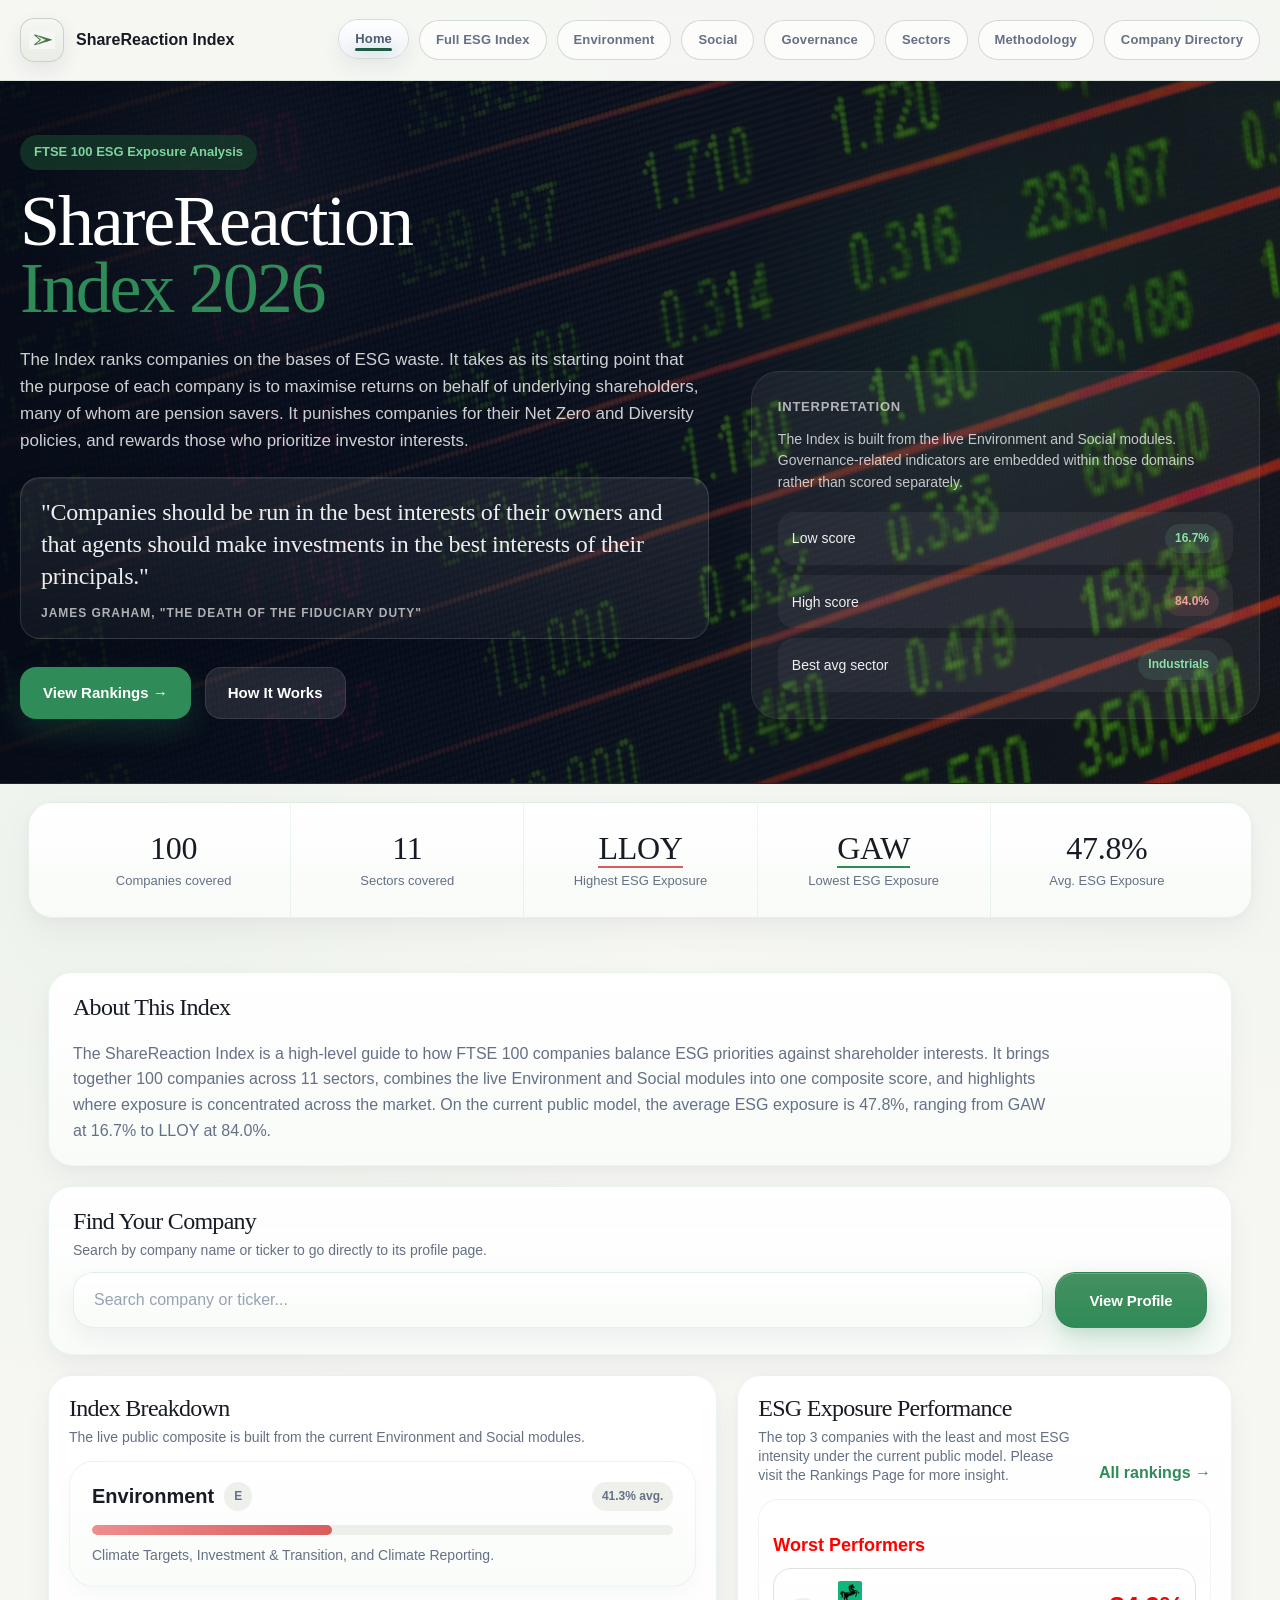
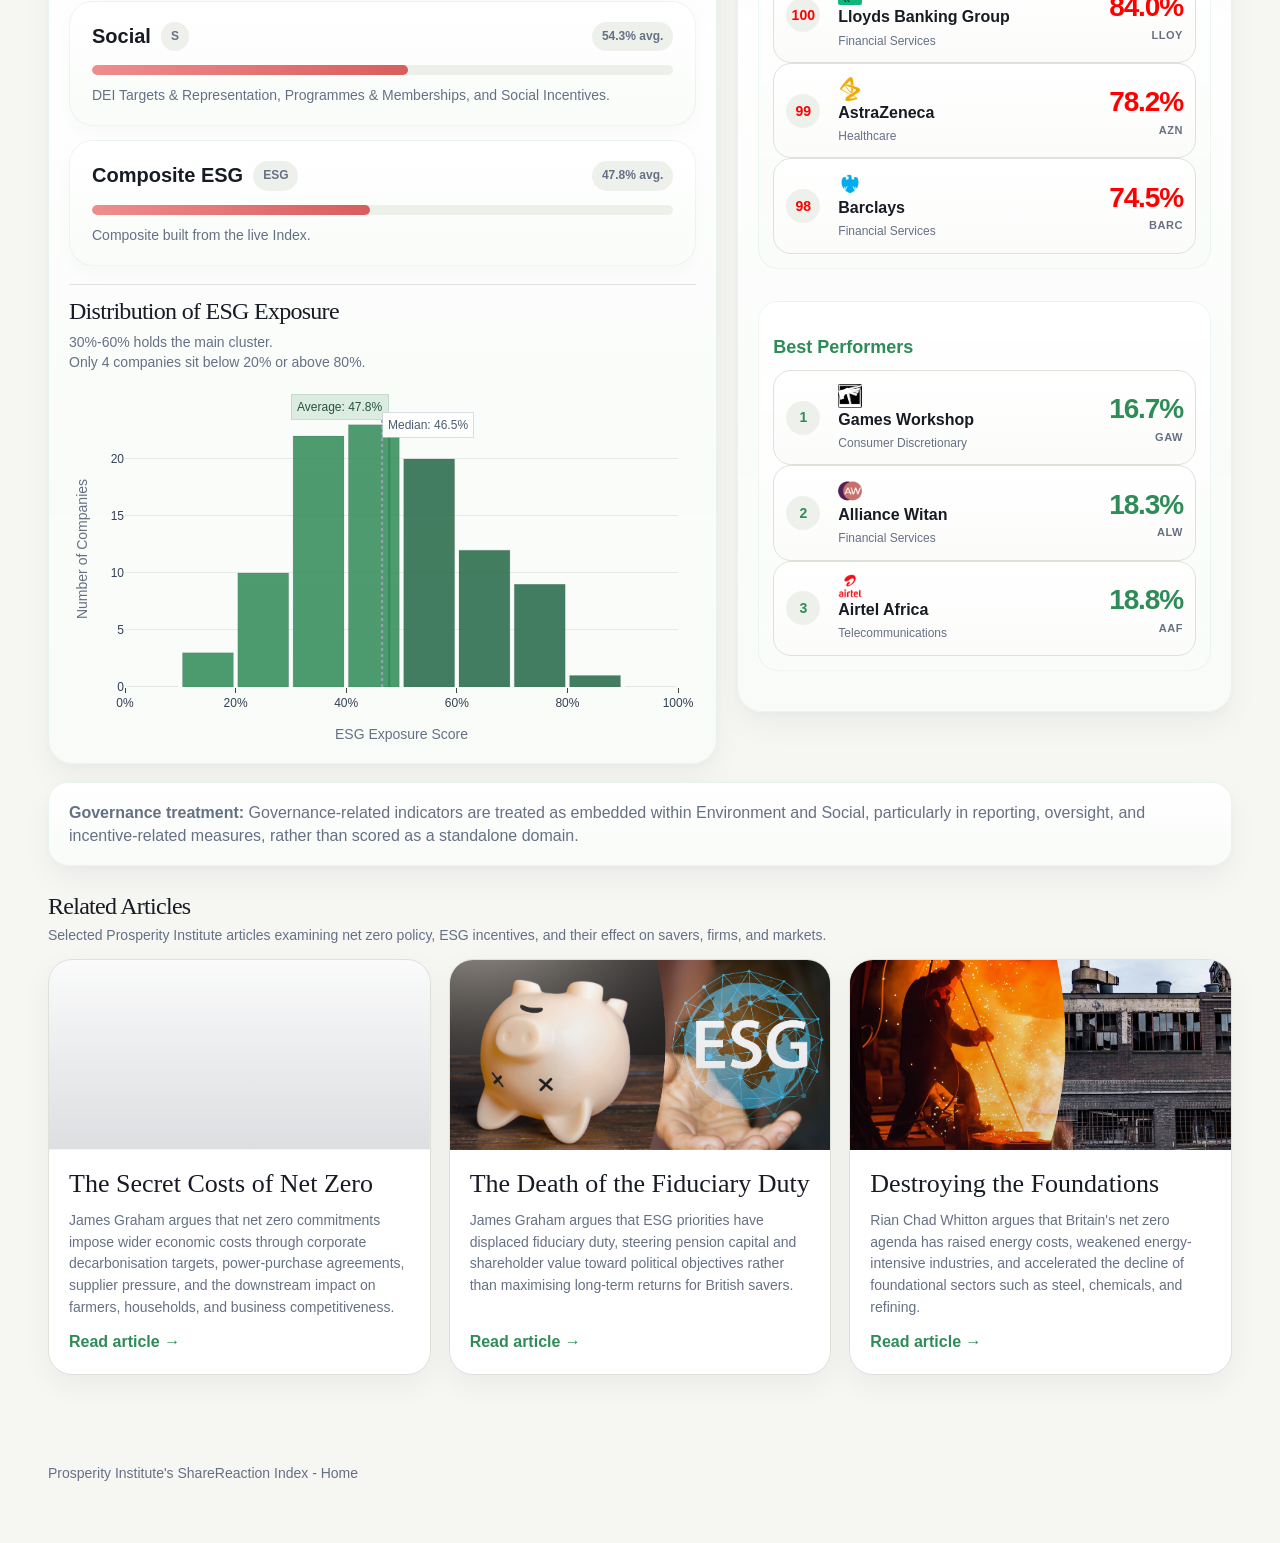
==== commit 754ba4a9: "New Heading" ====
--- a/index.html
+++ b/index.html
@@ -38,9 +38,7 @@
           <span class="accent">Index 2026</span>
         </h1>
         <p>
-          This index challenges the ESG narrative by measuring how much FTSE 100 companies
-          prioritize ESG initiatives at the expense of shareholders. Higher exposure scores signal
-          greater ESG focus and potential misalignment with investor interests.
+          The Index ranks companies on the bases of ESG waste. It takes as its starting point that the purpose of each company is to maximise returns on behalf of underlying shareholders, many of whom are pension savers. It punishes companies for their Net Zero and Diversity policies, and rewards those who prioritize investor interests.
         </p>
         <div class="hero-quote">
           <p>
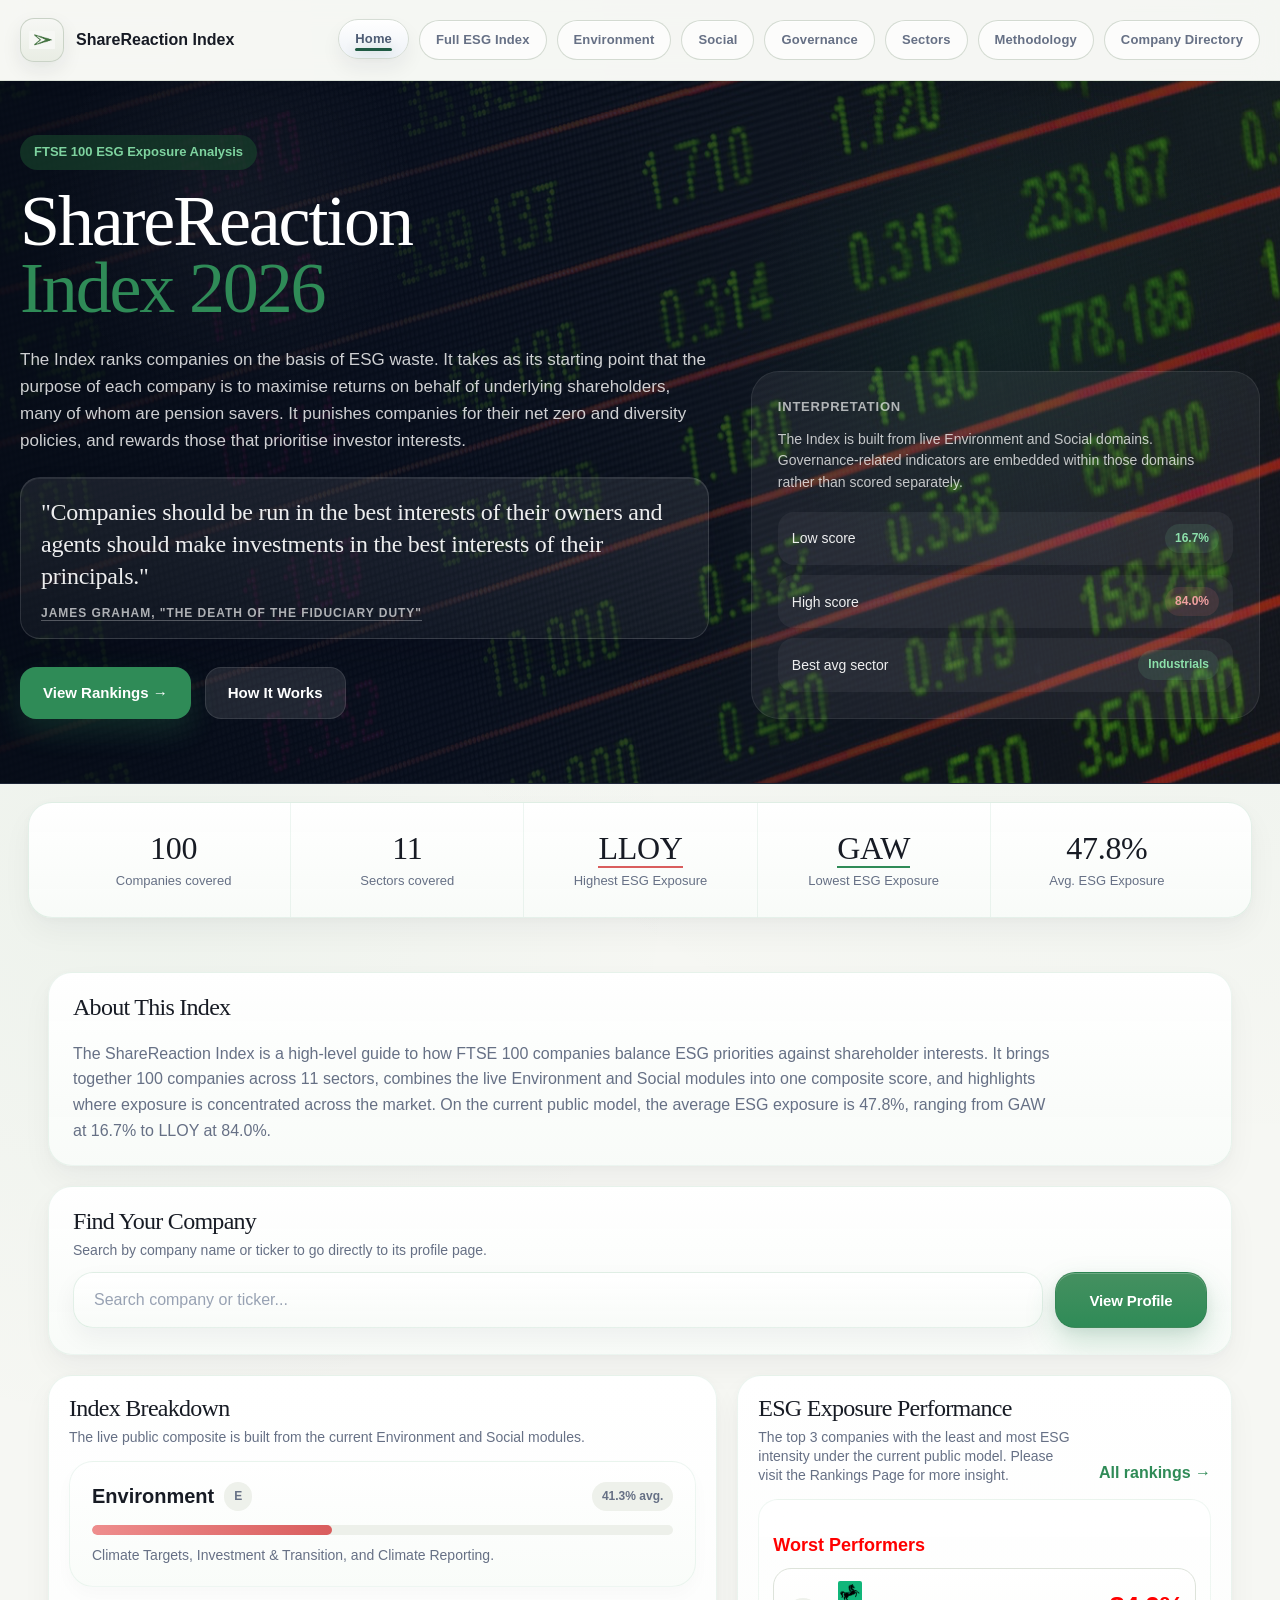
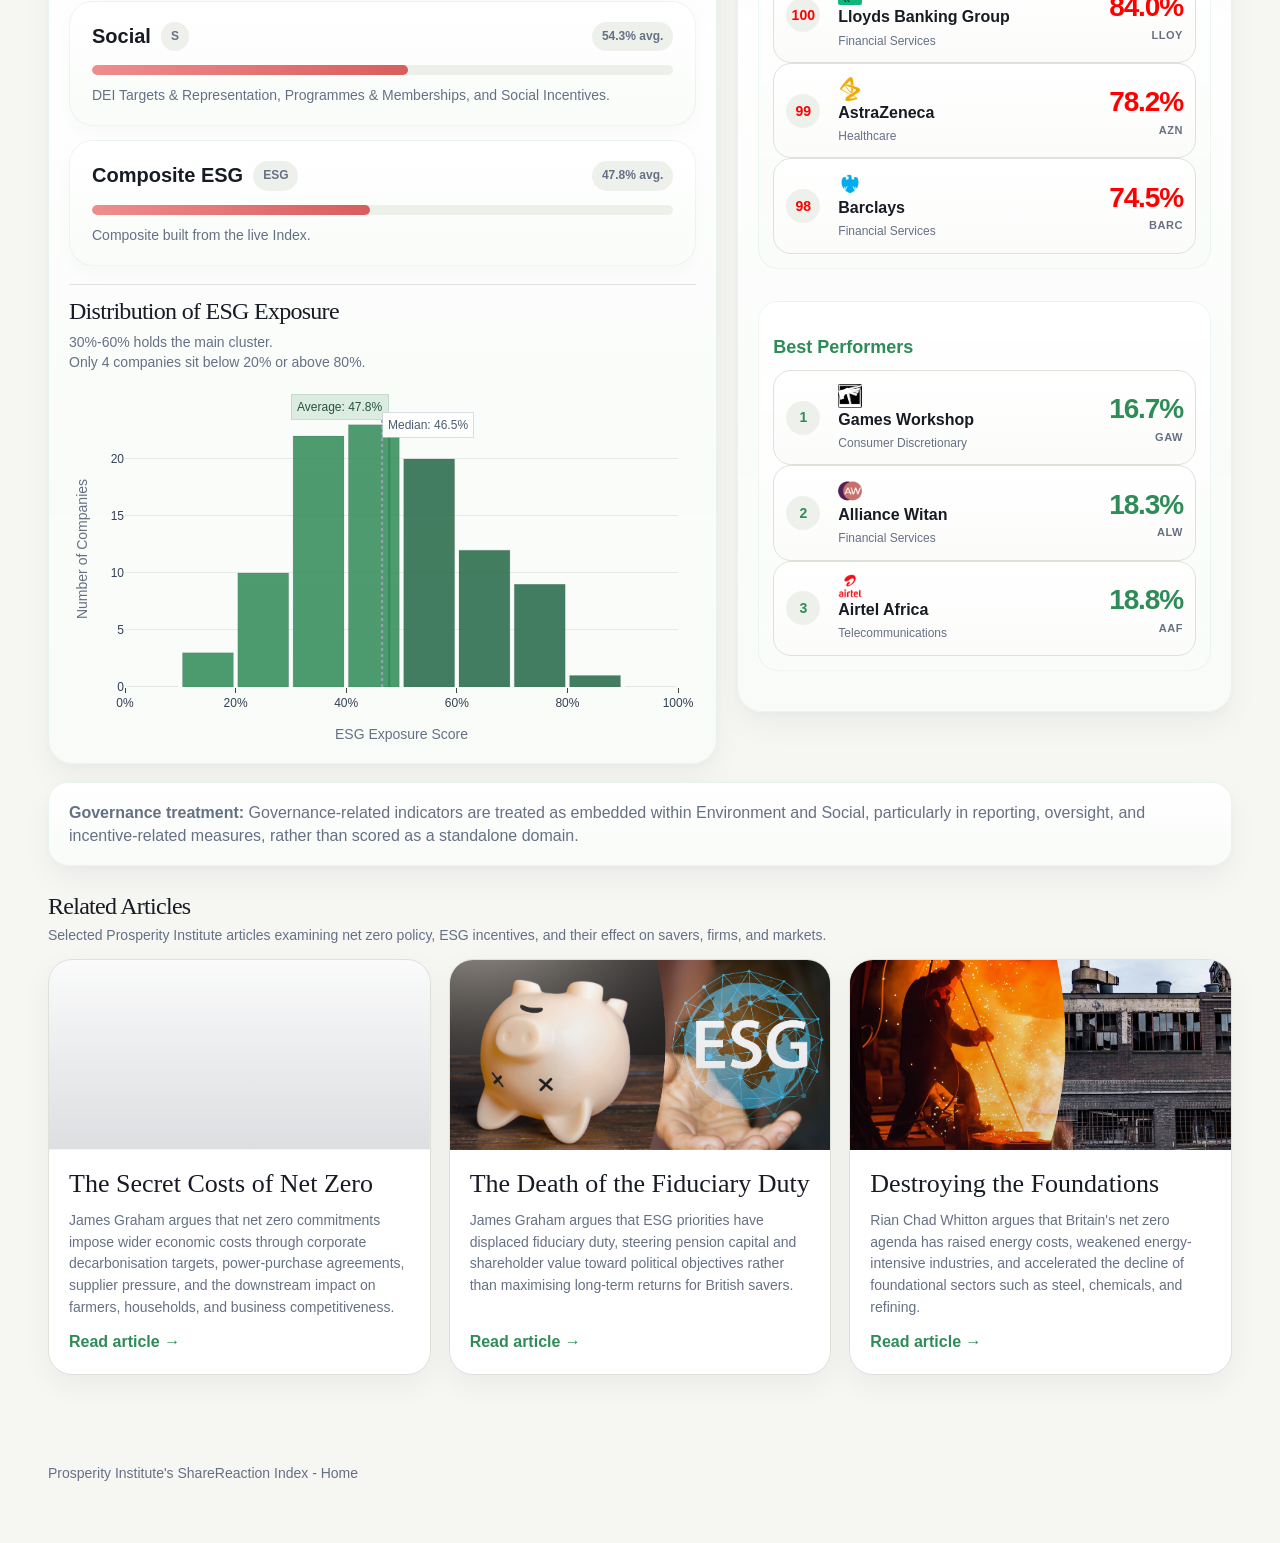
==== commit 265a8627: "Linking Quote" ====
--- a/index.html
+++ b/index.html
@@ -38,13 +38,13 @@
           <span class="accent">Index 2026</span>
         </h1>
         <p>
-          The Index ranks companies on the bases of ESG waste. It takes as its starting point that the purpose of each company is to maximise returns on behalf of underlying shareholders, many of whom are pension savers. It punishes companies for their Net Zero and Diversity policies, and rewards those who prioritize investor interests.
+          The Index ranks companies on the basis of ESG waste. It takes as its starting point that the purpose of each company is to maximise returns on behalf of underlying shareholders, many of whom are pension savers. It punishes companies for their net zero and diversity policies, and rewards those that prioritise investor interests.
         </p>
         <div class="hero-quote">
           <p>
-            "Companies should be run in the best interests of their owners and that agents should make investments in the best interests of their principals."
+            "Companies should be run in the best interests of their owners and agents should make investments in the best interests of their principals."
           </p>
-          <span>James Graham, "The Death of the Fiduciary Duty"</span>
+          <span><a href="https://www.prosperity.com/media-publications/death-of-the-fiduciary-duty/" target="_blank" rel="noopener noreferrer">James Graham, "The Death of the Fiduciary Duty"</a></span>
         </div>
 
         <div class="hero-actions">
@@ -56,7 +56,7 @@
       <div class="hero-panel">
         <h3>Interpretation</h3>
         <p>
-          The Index is built from the live Environment and Social modules.
+          The Index is built from live Environment and Social domains.
           Governance-related indicators are embedded within those domains rather than scored separately.
         </p>
         <div class="signal-list" id="heroSignalList"></div>
--- a/styles.css
+++ b/styles.css
@@ -377,6 +377,17 @@
   font-weight: 700;
   letter-spacing: 0.08em;
   text-transform: uppercase;
+}
+
+.hero-quote span a {
+  color: inherit;
+  text-decoration: none;
+  border-bottom: 1px solid rgba(255, 255, 255, 0.28);
+}
+
+.hero-quote span a:hover {
+  color: rgba(255, 255, 255, 0.9);
+  border-bottom-color: rgba(255, 255, 255, 0.54);
 }
 
 .hero-actions {
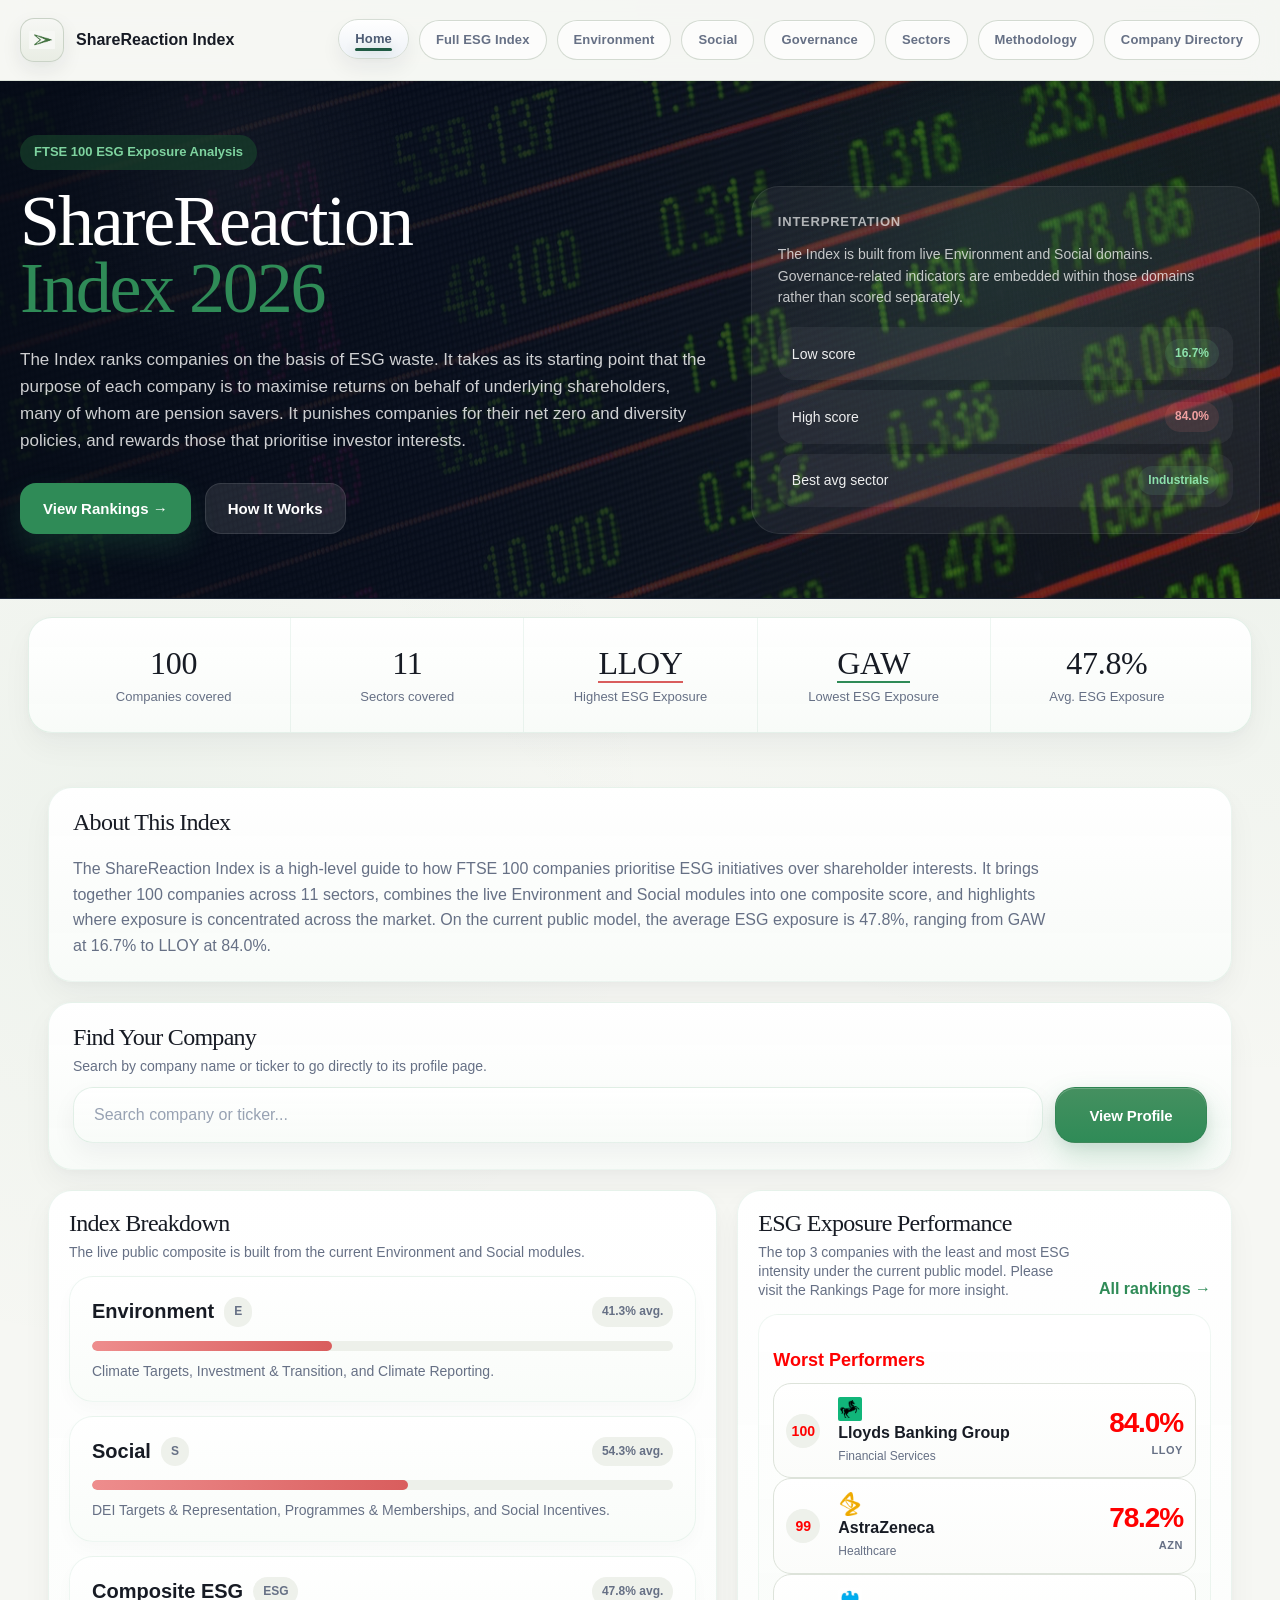
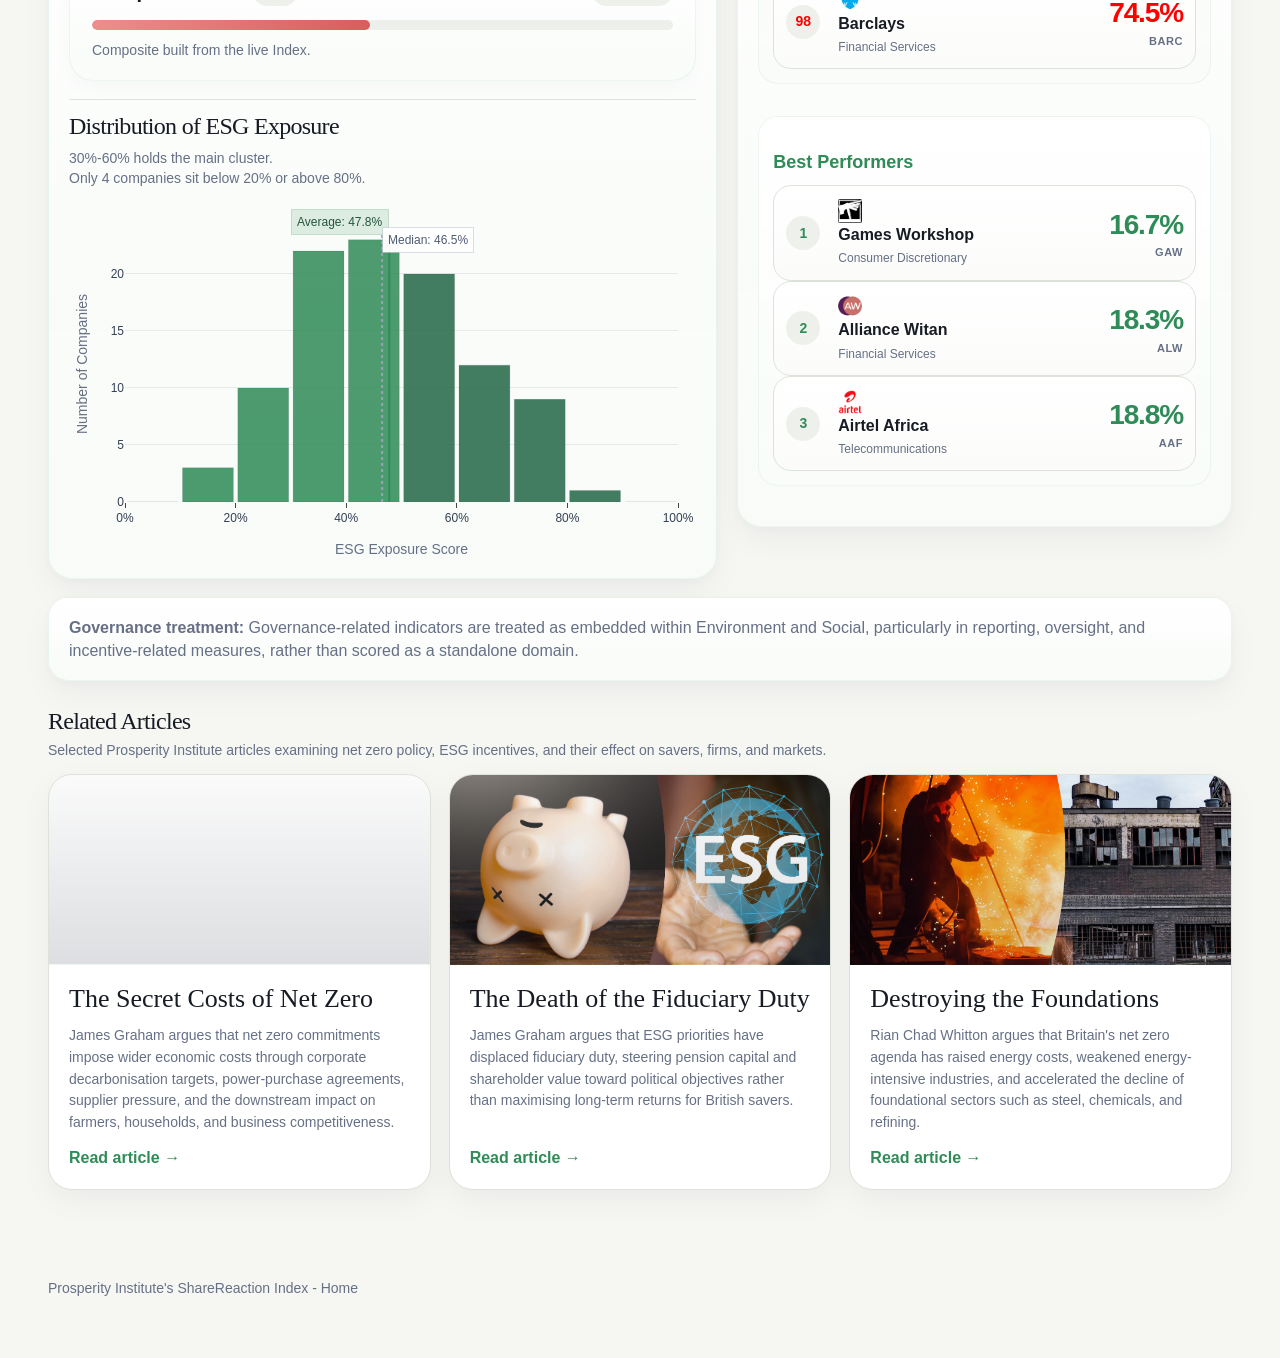
==== commit 431c4d9d: "Removing Quote" ====
--- a/index.html
+++ b/index.html
@@ -40,12 +40,6 @@
         <p>
           The Index ranks companies on the basis of ESG waste. It takes as its starting point that the purpose of each company is to maximise returns on behalf of underlying shareholders, many of whom are pension savers. It punishes companies for their net zero and diversity policies, and rewards those that prioritise investor interests.
         </p>
-        <div class="hero-quote">
-          <p>
-            "Companies should be run in the best interests of their owners and agents should make investments in the best interests of their principals."
-          </p>
-          <span><a href="https://www.prosperity.com/media-publications/death-of-the-fiduciary-duty/" target="_blank" rel="noopener noreferrer">James Graham, "The Death of the Fiduciary Duty"</a></span>
-        </div>
 
         <div class="hero-actions">
           <a href="esg.html" class="btn btn-primary">View Rankings &rarr;</a>
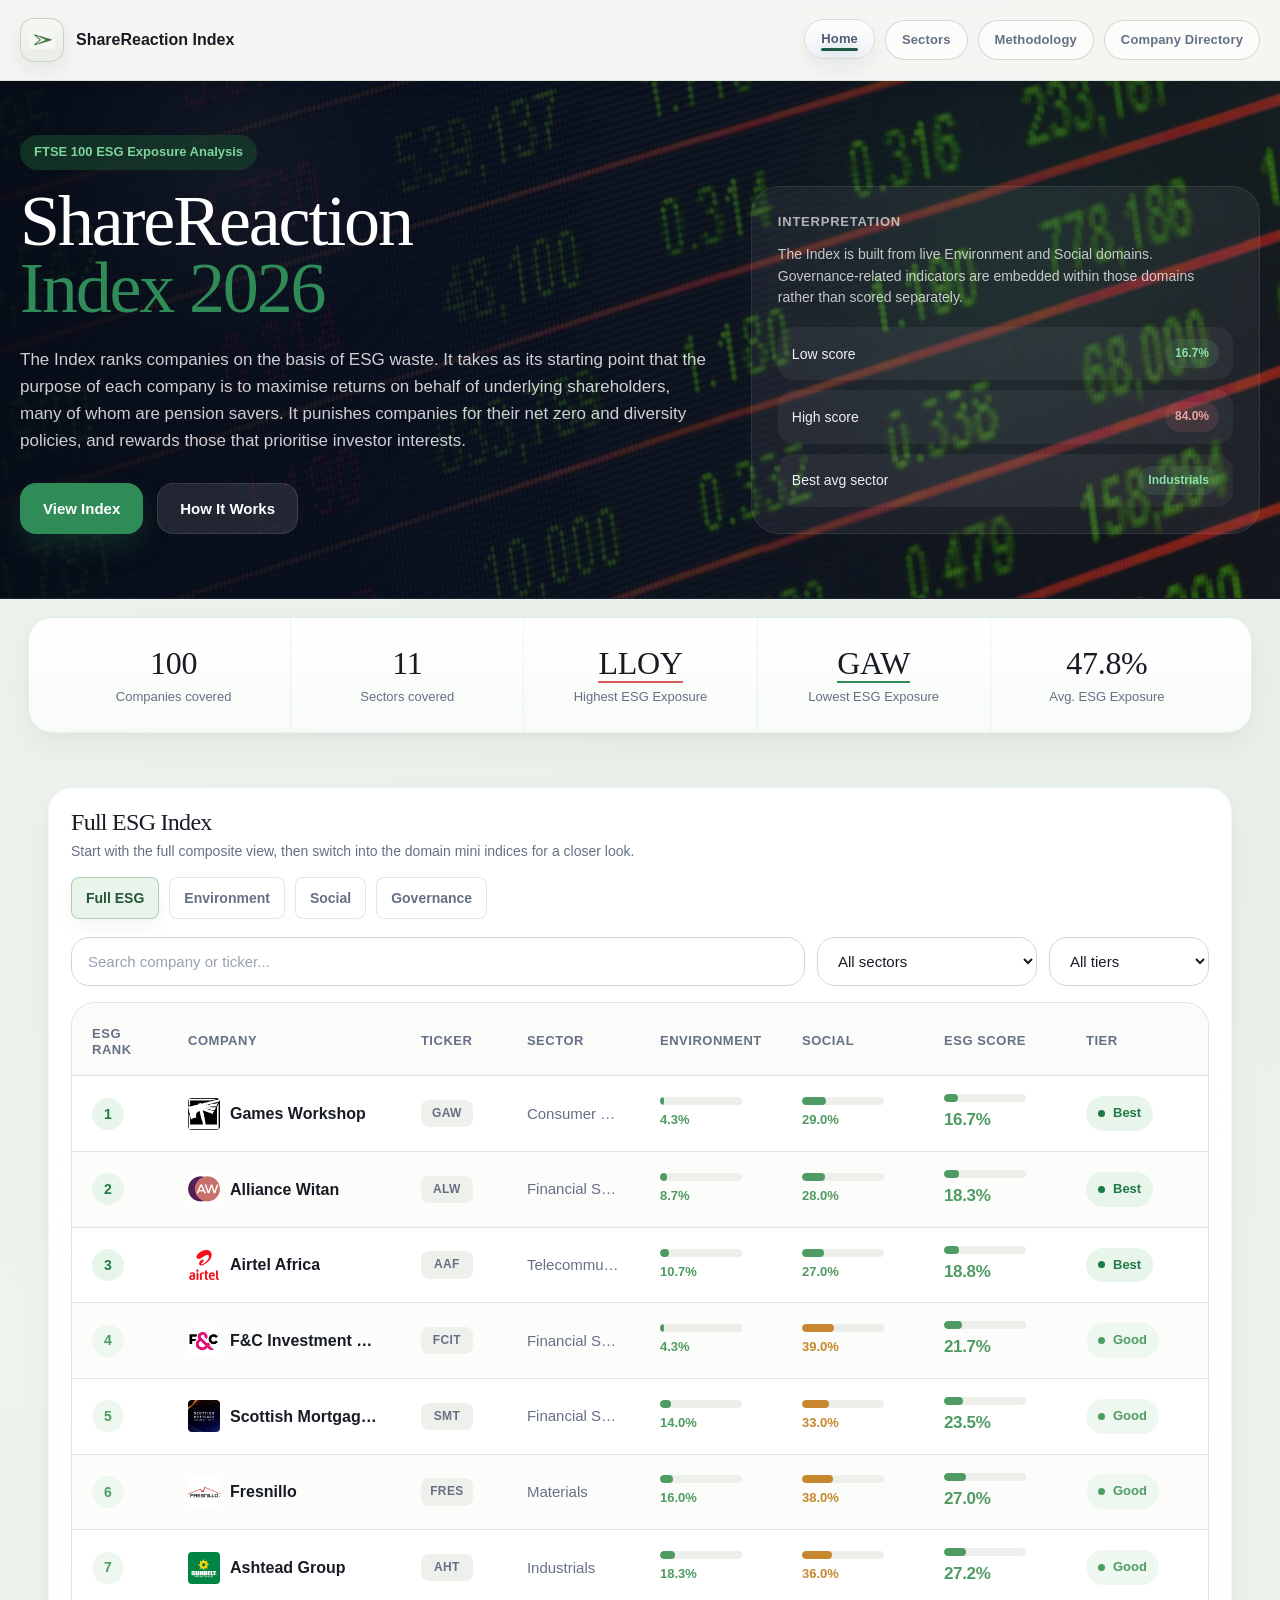
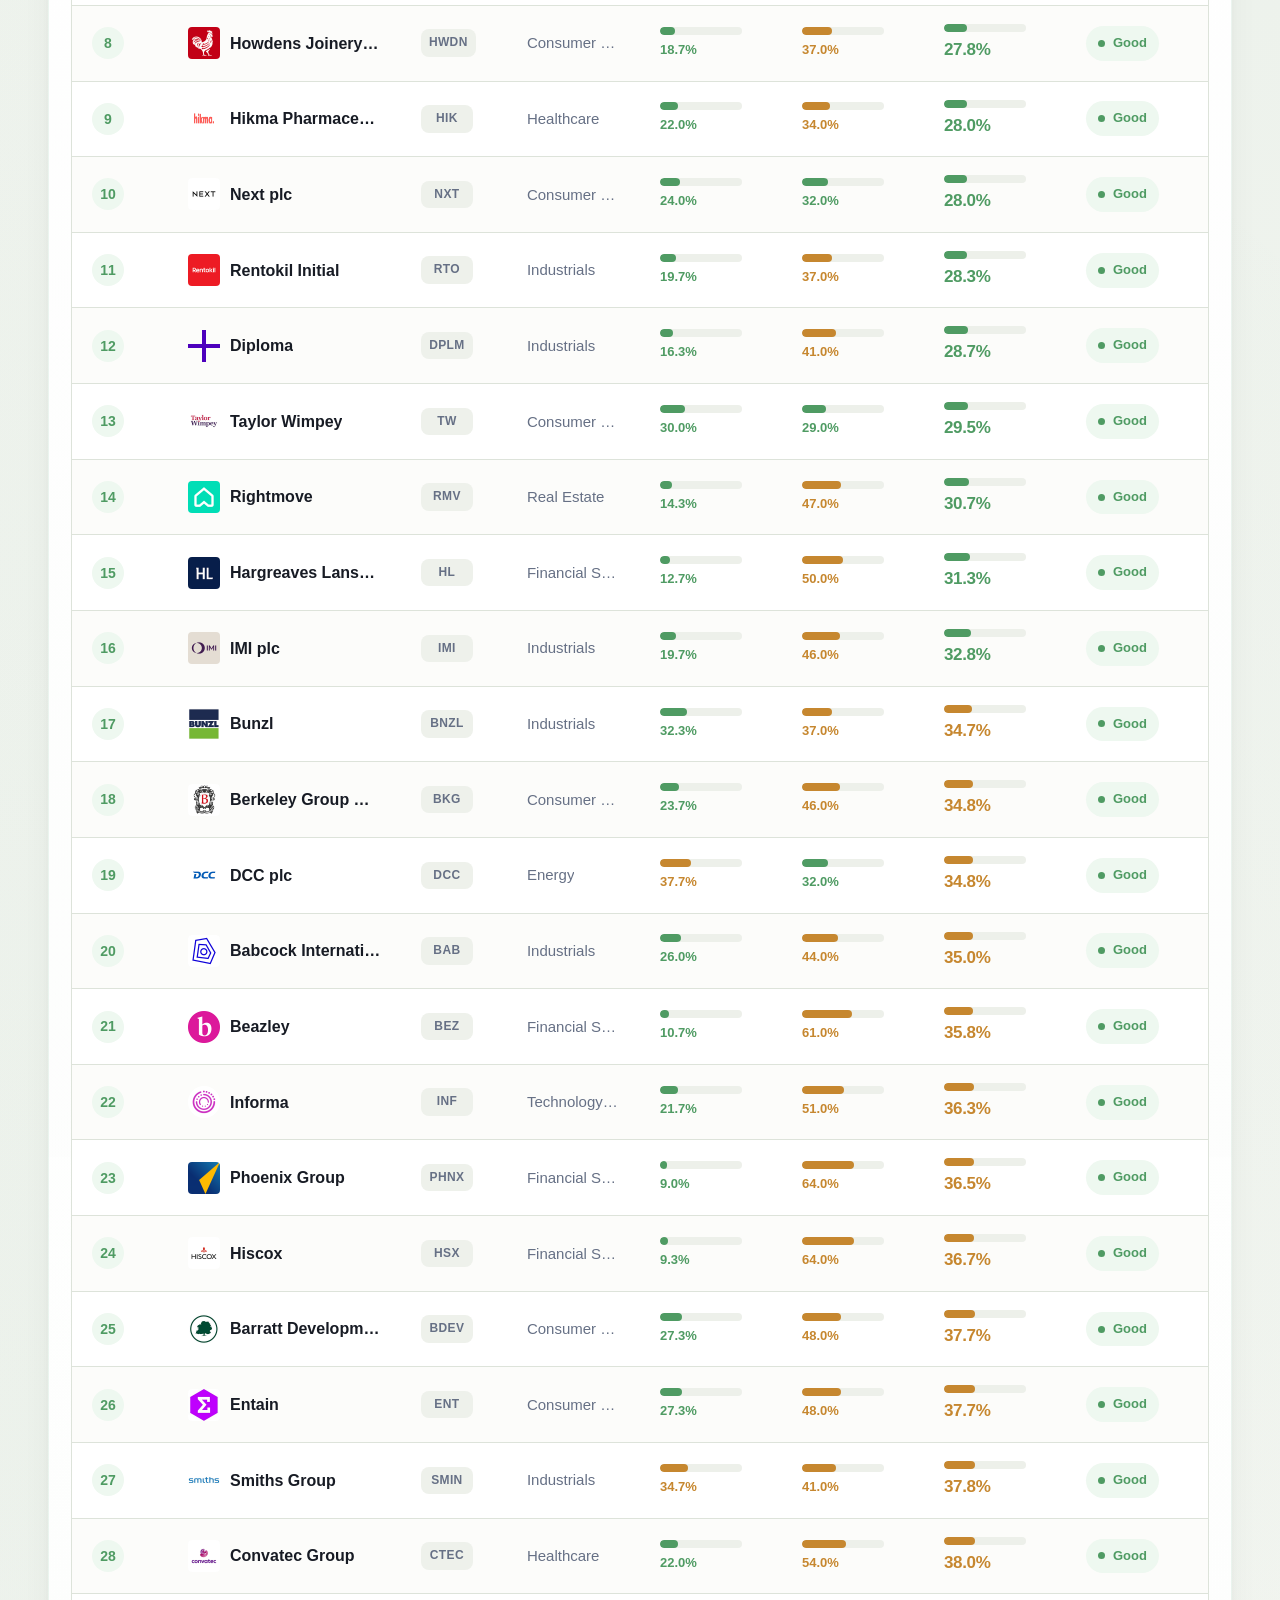
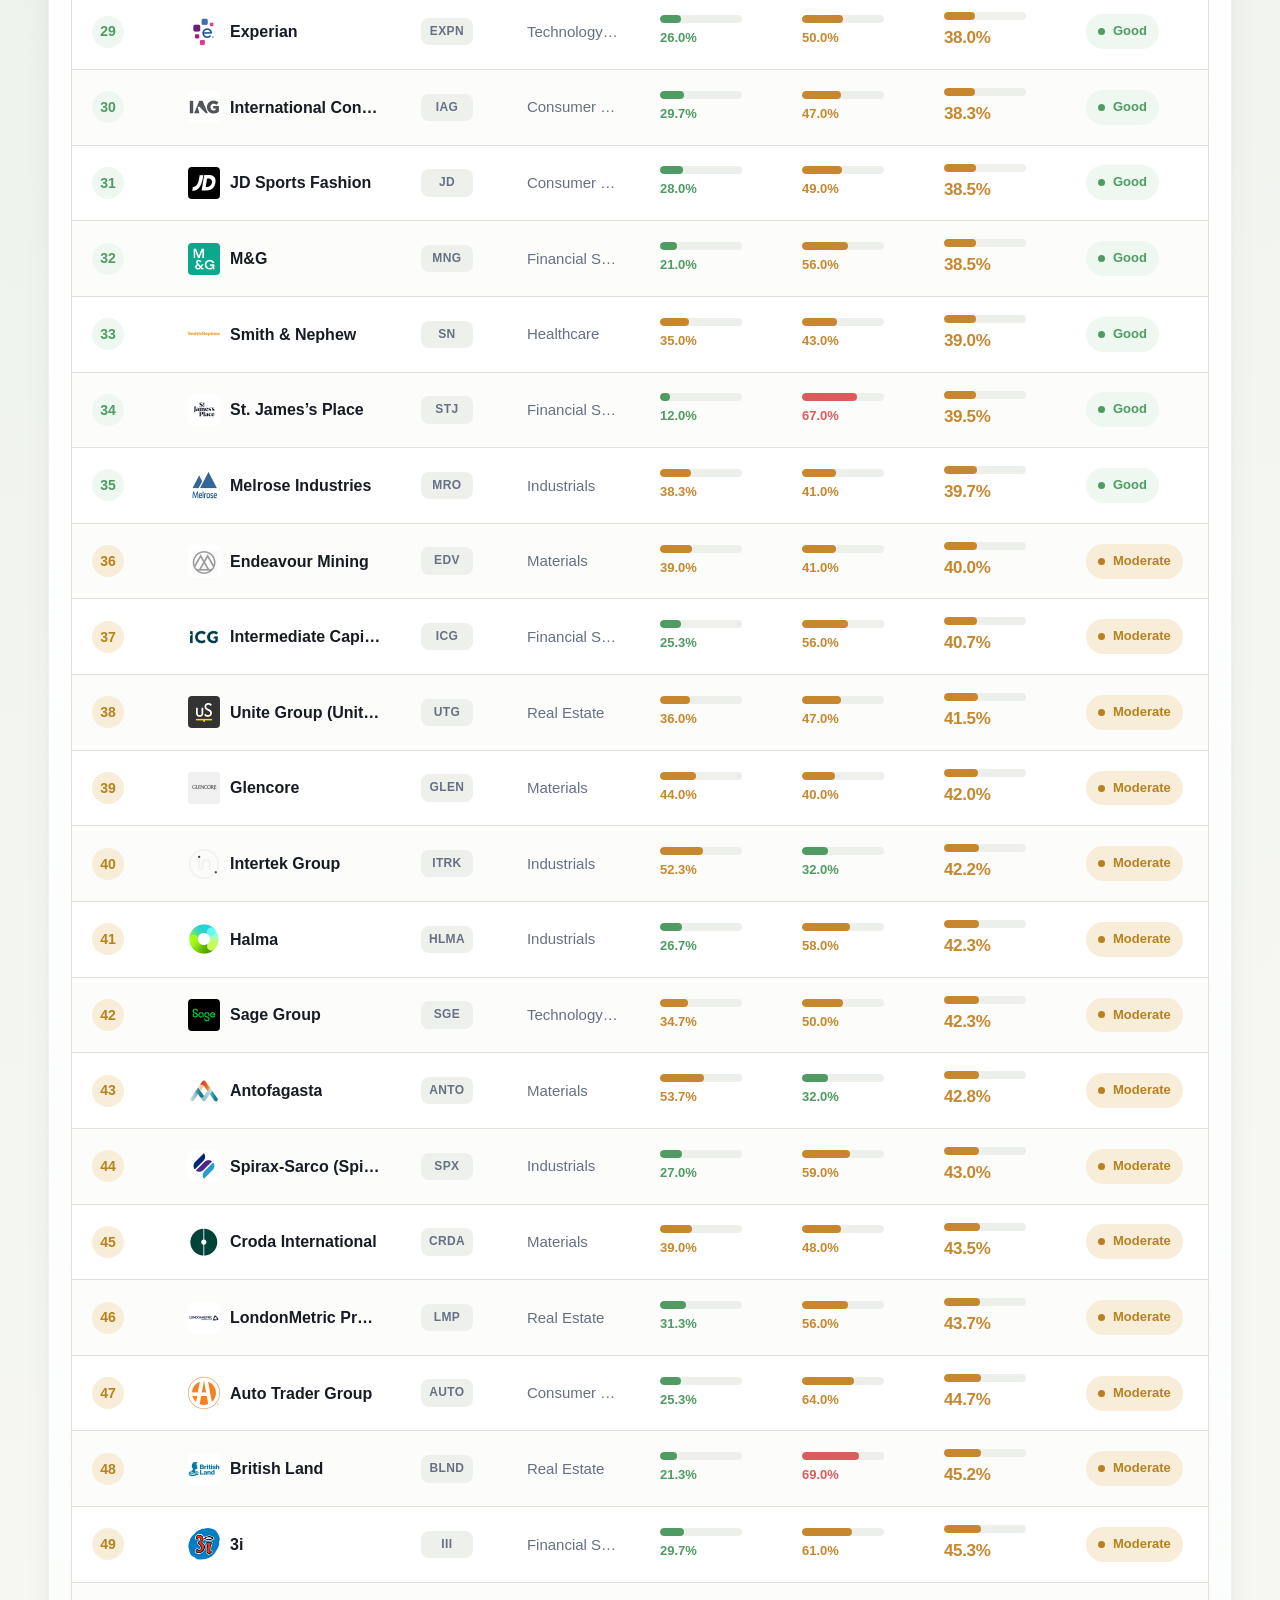
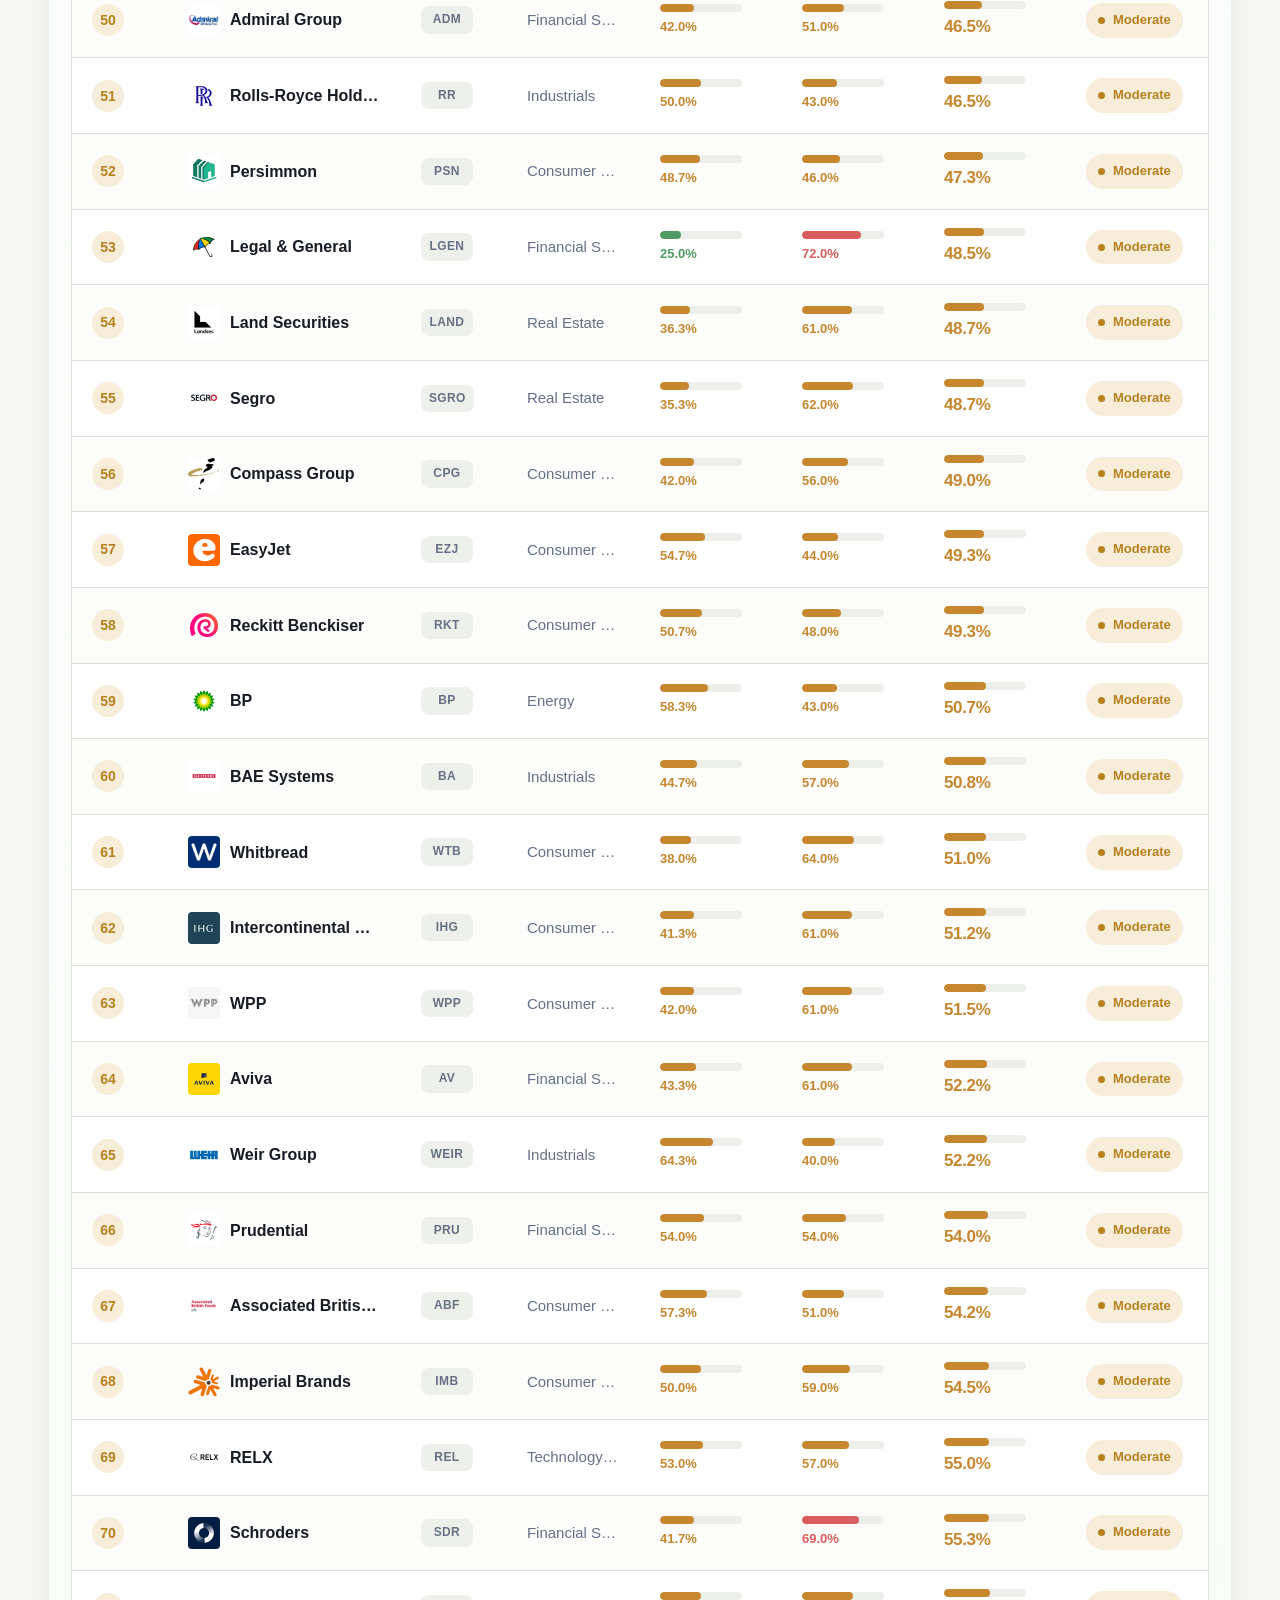
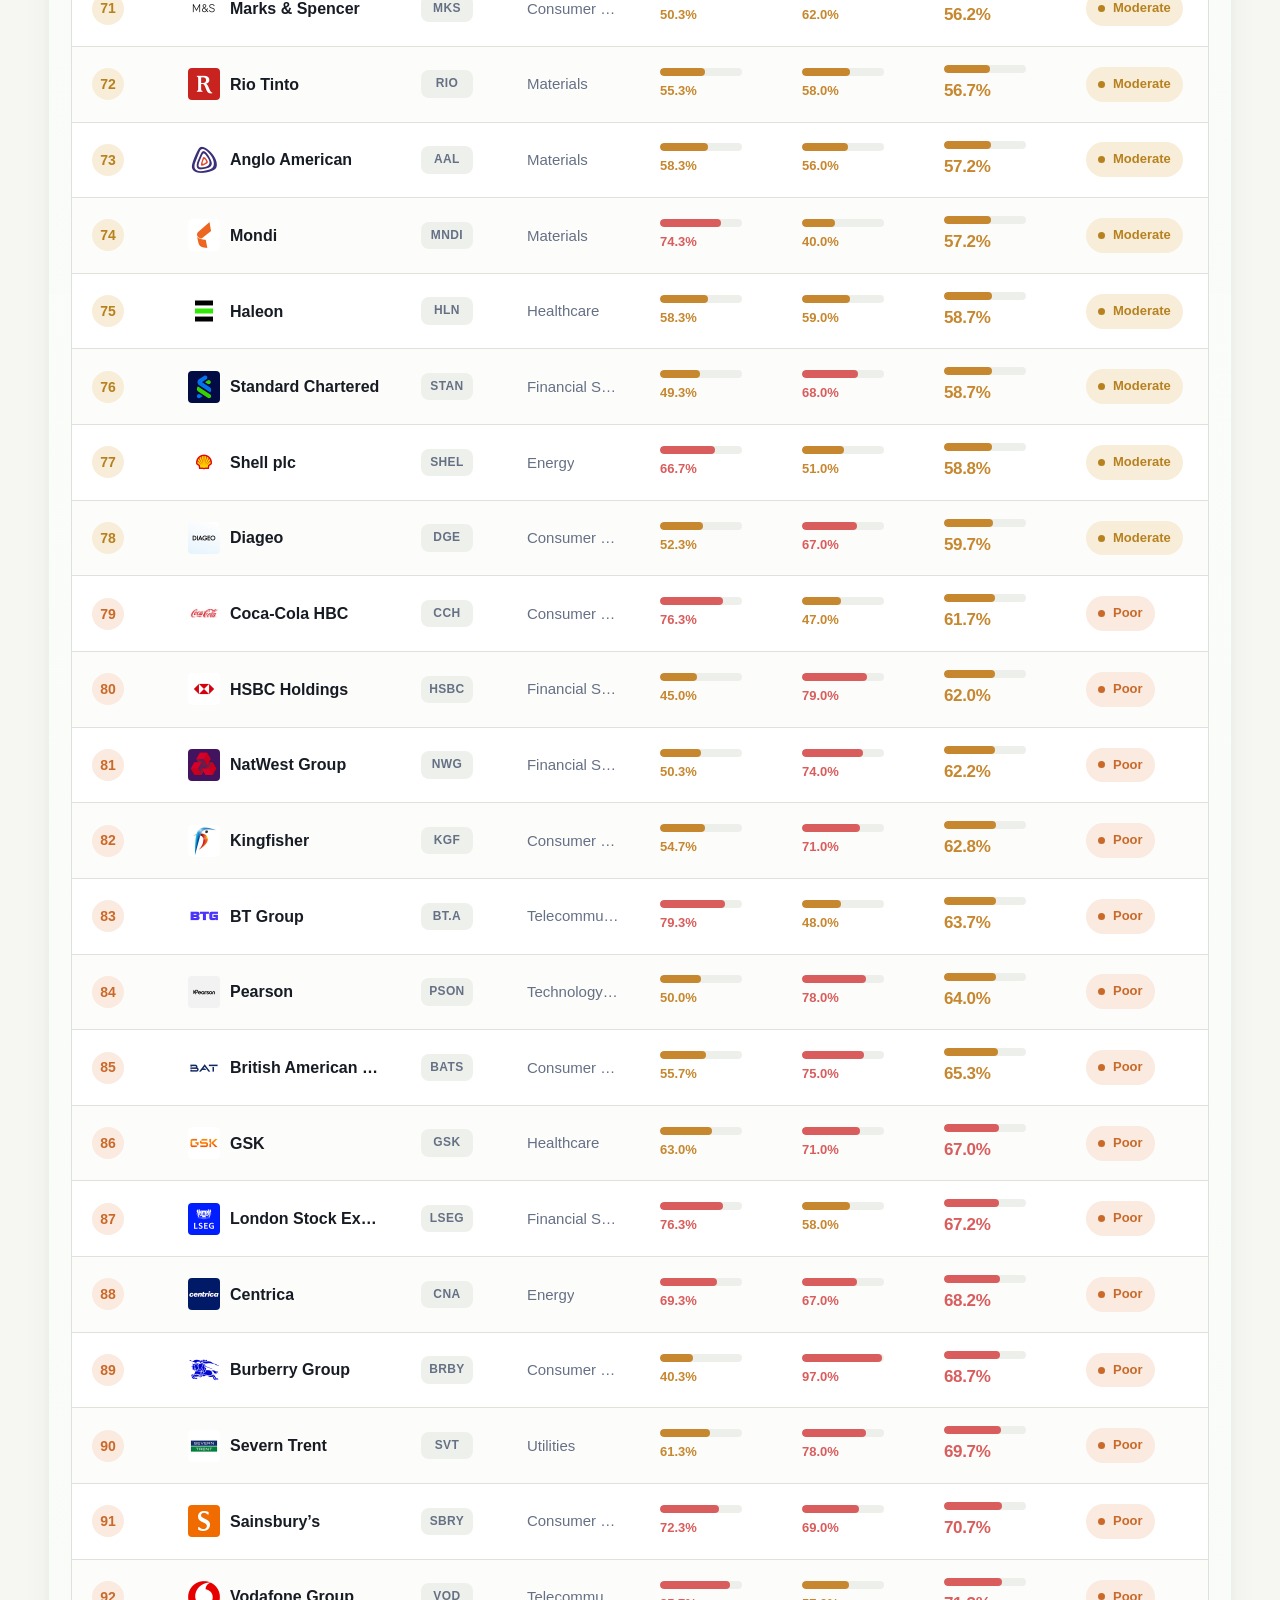
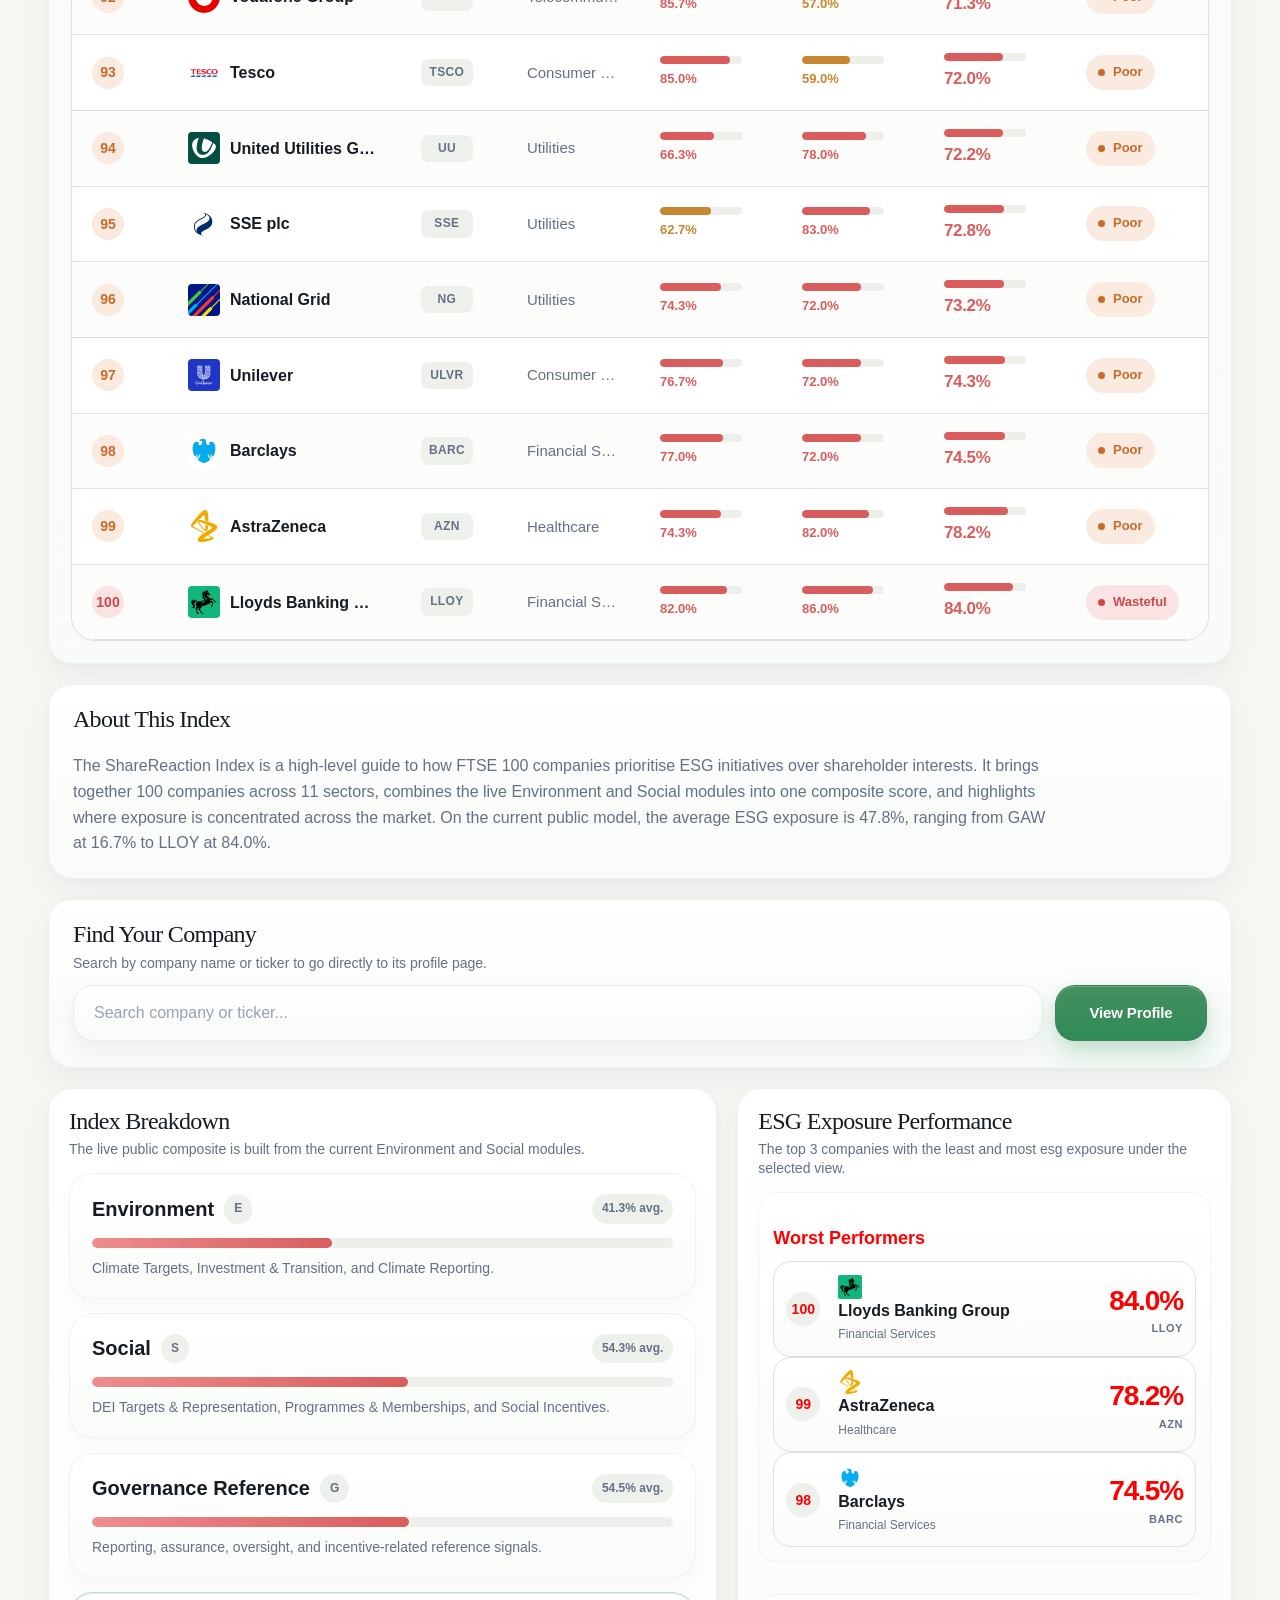
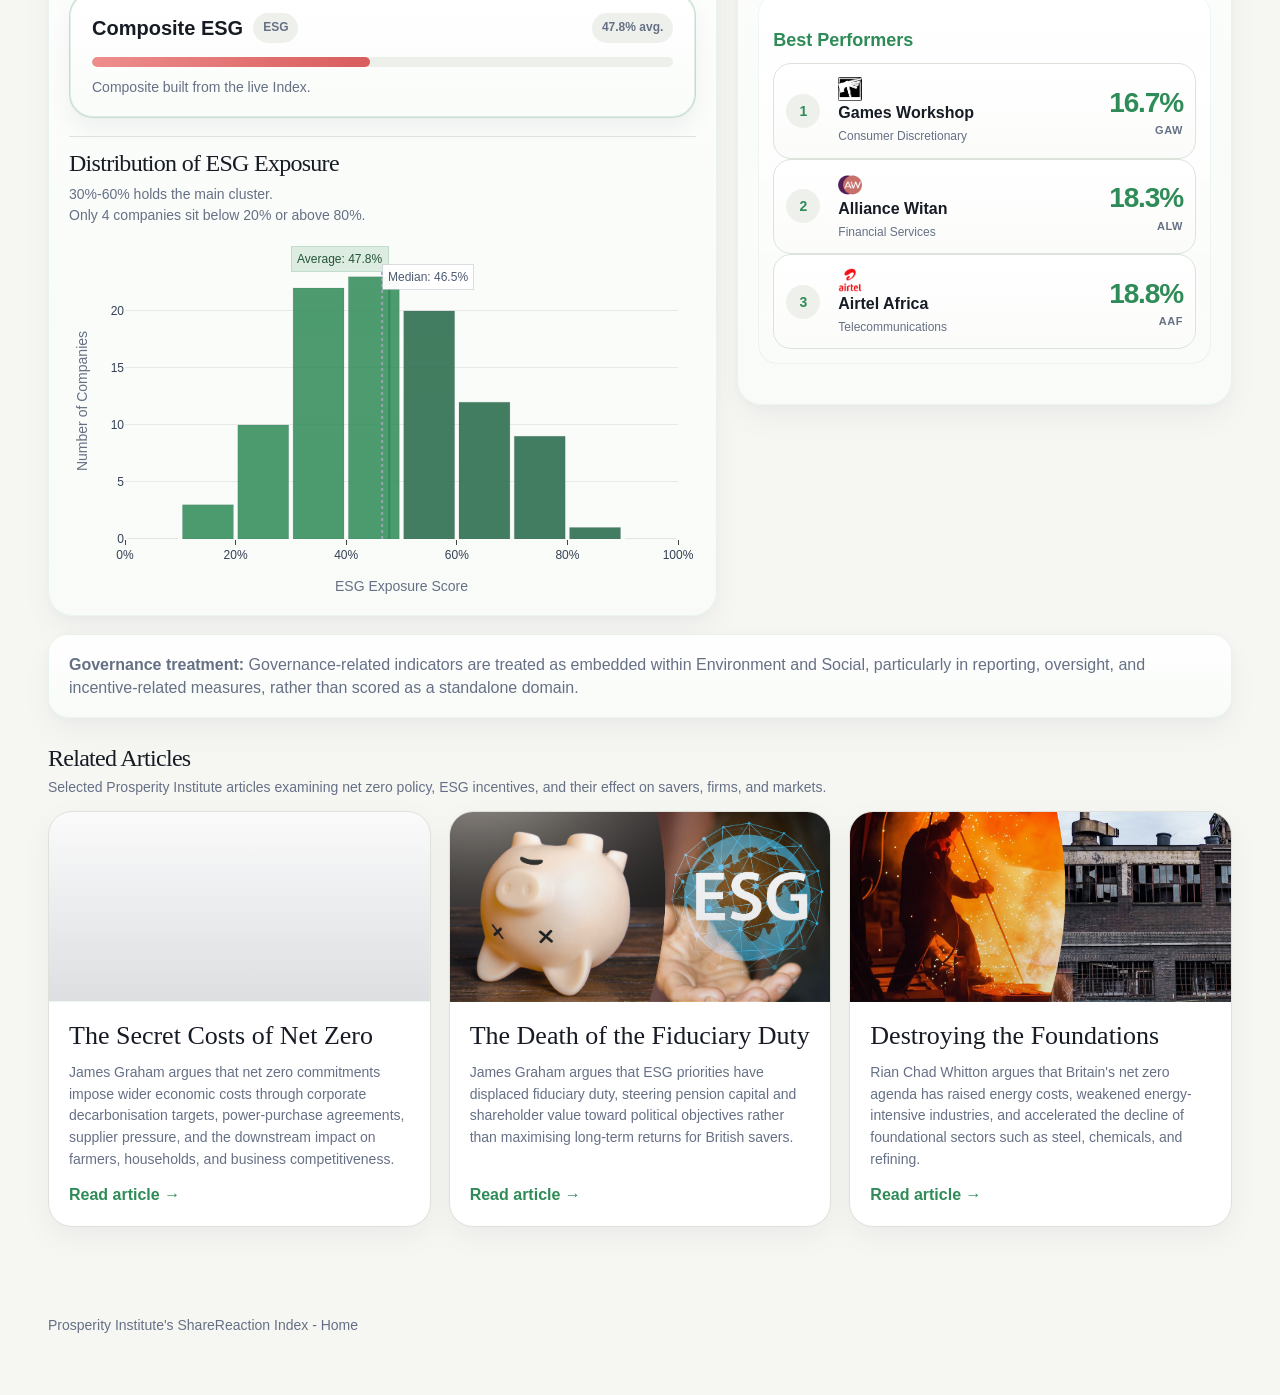
==== commit ede22fe7: "One Consolidated Index Page" ====
--- a/index.html
+++ b/index.html
@@ -18,10 +18,6 @@
       </a>
       <nav class="nav-links">
         <a href="index.html" class="active">Home</a>
-        <a href="esg.html">Full ESG Index</a>
-        <a href="rankings.html">Environment</a>
-        <a href="social.html">Social</a>
-        <a href="governance.html">Governance</a>
         <a href="sectors.html">Sectors</a>
         <a href="methodology.html">Methodology</a>
         <a href="companies.html">Company Directory</a>
@@ -42,7 +38,7 @@
         </p>
 
         <div class="hero-actions">
-          <a href="esg.html" class="btn btn-primary">View Rankings &rarr;</a>
+          <a href="#indexExplorer" class="btn btn-primary">View Index</a>
           <a href="methodology.html" class="btn btn-secondary">How It Works</a>
         </div>
       </div>
@@ -64,6 +60,50 @@
 
   <section class="page">
     <div class="wrap">
+      <div class="card index-explorer-card" id="indexExplorer">
+        <div class="section-head overview-feature-head index-explorer-head">
+          <div>
+            <h2 id="indexExplorerTitle">Full ESG Index</h2>
+            <p id="indexExplorerText">
+              Start with the full composite view, then switch into the domain mini indices for a closer look.
+            </p>
+          </div>
+        </div>
+
+        <div class="index-view-tabs" aria-label="Choose index view">
+          <button class="index-view-tab active" type="button" data-index-view="esg">Full ESG</button>
+          <button class="index-view-tab" type="button" data-index-view="environment">Environment</button>
+          <button class="index-view-tab" type="button" data-index-view="social">Social</button>
+          <button class="index-view-tab" type="button" data-index-view="governance">Governance</button>
+        </div>
+
+        <div class="toolbar index-explorer-toolbar">
+          <input class="control" id="indexSearchInput" placeholder="Search company or ticker..." />
+          <select class="control" id="indexSectorFilter">
+            <option value="">All sectors</option>
+          </select>
+          <select class="control" id="indexTierFilter">
+            <option value="">All tiers</option>
+            <option value="best">Best</option>
+            <option value="good">Good</option>
+            <option value="moderate">Moderate</option>
+            <option value="poor">Poor</option>
+            <option value="wasteful">Wasteful</option>
+          </select>
+        </div>
+
+        <div class="table-card index-explorer-table-card">
+          <div class="table-wrap">
+            <table class="score-table index-explorer-table">
+              <thead class="table-header">
+                <tr id="indexExplorerHeadRow"></tr>
+              </thead>
+              <tbody class="table-body" id="indexExplorerBody"></tbody>
+            </table>
+          </div>
+        </div>
+      </div>
+
       <div class="card overview-intro-card">
         <div class="section-head overview-feature-head overview-intro-head">
           <div>
@@ -106,7 +146,7 @@
           </div>
 
           <div class="pillar-stack">
-            <a href="rankings.html" class="pillar-card-link">
+            <button type="button" class="pillar-card-link pillar-card-button" data-index-view="environment">
               <div class="pillar-card">
                 <div class="pillar-top">
                   <div class="pillar-title">
@@ -122,9 +162,9 @@
                   Climate Targets, Investment &amp; Transition, and Climate Reporting.
                 </div>
               </div>
-            </a>
-
-            <a href="social.html" class="pillar-card-link">
+            </button>
+
+            <button type="button" class="pillar-card-link pillar-card-button" data-index-view="social">
               <div class="pillar-card">
                 <div class="pillar-top">
                   <div class="pillar-title">
@@ -140,9 +180,27 @@
                   DEI Targets &amp; Representation, Programmes &amp; Memberships, and Social Incentives.
                 </div>
               </div>
-            </a>
-
-            <a href="esg.html" class="pillar-card-link">
+            </button>
+
+            <button type="button" class="pillar-card-link pillar-card-button" data-index-view="governance">
+              <div class="pillar-card">
+                <div class="pillar-top">
+                  <div class="pillar-title">
+                    <span>Governance Reference</span>
+                    <span class="pill">G</span>
+                  </div>
+                  <span class="pill" id="govAvgPill">0.0% avg.</span>
+                </div>
+                <div class="progress red">
+                  <span id="govAvgBar" style="width:0%"></span>
+                </div>
+                <div class="pillar-note">
+                  Reporting, assurance, oversight, and incentive-related reference signals.
+                </div>
+              </div>
+            </button>
+
+            <button type="button" class="pillar-card-link pillar-card-button" data-index-view="esg">
               <div class="pillar-card">
                 <div class="pillar-top">
                   <div class="pillar-title">
@@ -158,7 +216,7 @@
                   Composite built from the live Index.
                 </div>
               </div>
-            </a>
+            </button>
           </div>
 
           <div class="overview-distribution-block">
@@ -174,9 +232,8 @@
           <div class="section-head overview-feature-head">
             <div>
               <h2>ESG Exposure Performance</h2>
-              <p>The top 3 companies with the least and most ESG intensity under the current public model. Please visit the Rankings Page for more insight.</p>
-            </div>
-            <a href="esg.html" class="section-link">All rankings &rarr;</a>
+              <p id="overviewLeaderboardText">The top 3 companies with the least and most ESG intensity under the current public model.</p>
+            </div>
           </div>
 
           <div class="leaderboard-list" id="overviewLeaderboard"></div>
--- a/styles.css
+++ b/styles.css
@@ -2576,6 +2576,7 @@
 }
 
 .page-home .stats-strip,
+.page-home .index-explorer-card,
 .page-home .overview-intro-card,
 .page-home .company-search-card,
 .page-home .overview-breakdown-card,
@@ -2594,6 +2595,7 @@
 }
 
 .page-home .stats-strip::after,
+.page-home .index-explorer-card::after,
 .page-home .overview-intro-card::after,
 .page-home .company-search-card::after,
 .page-home .overview-breakdown-card::after,
@@ -2615,6 +2617,7 @@
 }
 
 .page-home .stats-strip > .wrap,
+.page-home .index-explorer-card > *,
 .page-home .overview-intro-card > *,
 .page-home .company-search-card > *,
 .page-home .overview-breakdown-card > *,
@@ -2637,6 +2640,99 @@
 .overview-intro-card {
   margin-bottom: 20px;
   padding: 22px 24px;
+}
+
+.index-explorer-card {
+  margin-bottom: 20px;
+  padding: 22px;
+}
+
+.index-explorer-head {
+  align-items: flex-start;
+}
+
+.index-view-tabs {
+  display: flex;
+  flex-wrap: wrap;
+  gap: 10px;
+  margin: 16px 0 18px;
+}
+
+.index-view-tab {
+  min-height: 42px;
+  border: 1px solid rgba(47, 139, 87, 0.16);
+  border-radius: 8px;
+  background: rgba(255, 255, 255, 0.82);
+  color: var(--ink-soft);
+  padding: 10px 14px;
+  font-size: 14px;
+  font-weight: 800;
+  cursor: pointer;
+  transition: border-color 0.16s ease, color 0.16s ease, background 0.16s ease, box-shadow 0.16s ease;
+}
+
+.index-view-tab:hover,
+.index-view-tab.active {
+  border-color: rgba(47, 139, 87, 0.34);
+  background: rgba(232, 245, 234, 0.92);
+  color: #24553a;
+  box-shadow: 0 8px 18px rgba(16, 25, 43, 0.045);
+}
+
+.index-explorer-toolbar {
+  margin: 0 0 16px;
+}
+
+.index-explorer-table-card {
+  box-shadow: none;
+}
+
+.index-explorer-table {
+  min-width: 1120px;
+}
+
+.page-home .index-explorer-table th:nth-child(1),
+.page-home .index-explorer-table td:nth-child(1) {
+  width: 96px;
+}
+
+.page-home .index-explorer-table th:nth-child(2),
+.page-home .index-explorer-table td:nth-child(2) {
+  width: 28%;
+}
+
+.page-home .index-explorer-table th:nth-child(3),
+.page-home .index-explorer-table td:nth-child(3) {
+  width: 106px;
+}
+
+.page-home .index-explorer-table th:nth-child(4),
+.page-home .index-explorer-table td:nth-child(4) {
+  width: 16%;
+}
+
+.page-home .index-explorer-table th:nth-child(n+5),
+.page-home .index-explorer-table td:nth-child(n+5) {
+  width: 142px;
+}
+
+.pillar-card-button {
+  display: block;
+  width: 100%;
+  border: 0;
+  background: transparent;
+  padding: 0;
+  color: inherit;
+  font: inherit;
+  text-align: left;
+  cursor: pointer;
+}
+
+.pillar-card-button.active .pillar-card {
+  border-color: rgba(47, 139, 87, 0.28);
+  box-shadow:
+    0 12px 24px rgba(16, 25, 43, 0.05),
+    inset 0 0 0 1px rgba(47, 139, 87, 0.12);
 }
 
 .overview-intro-head {
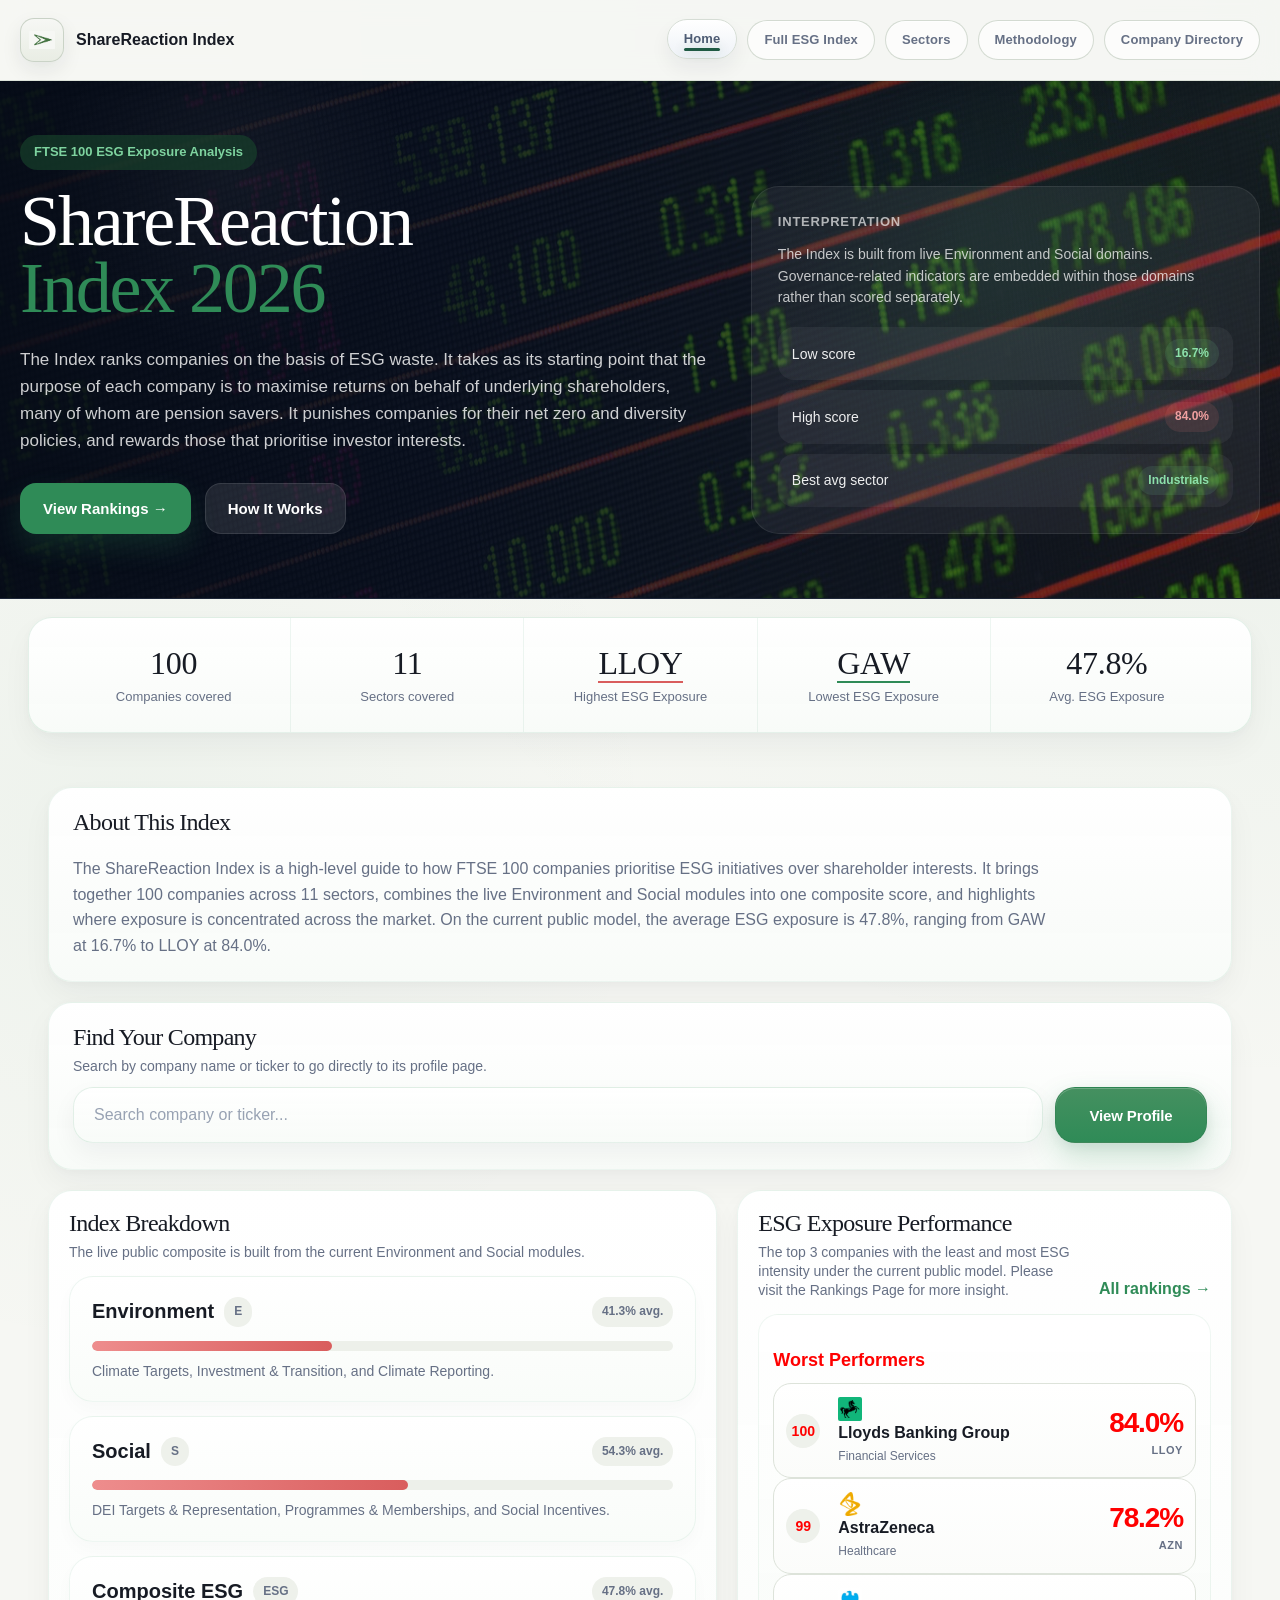
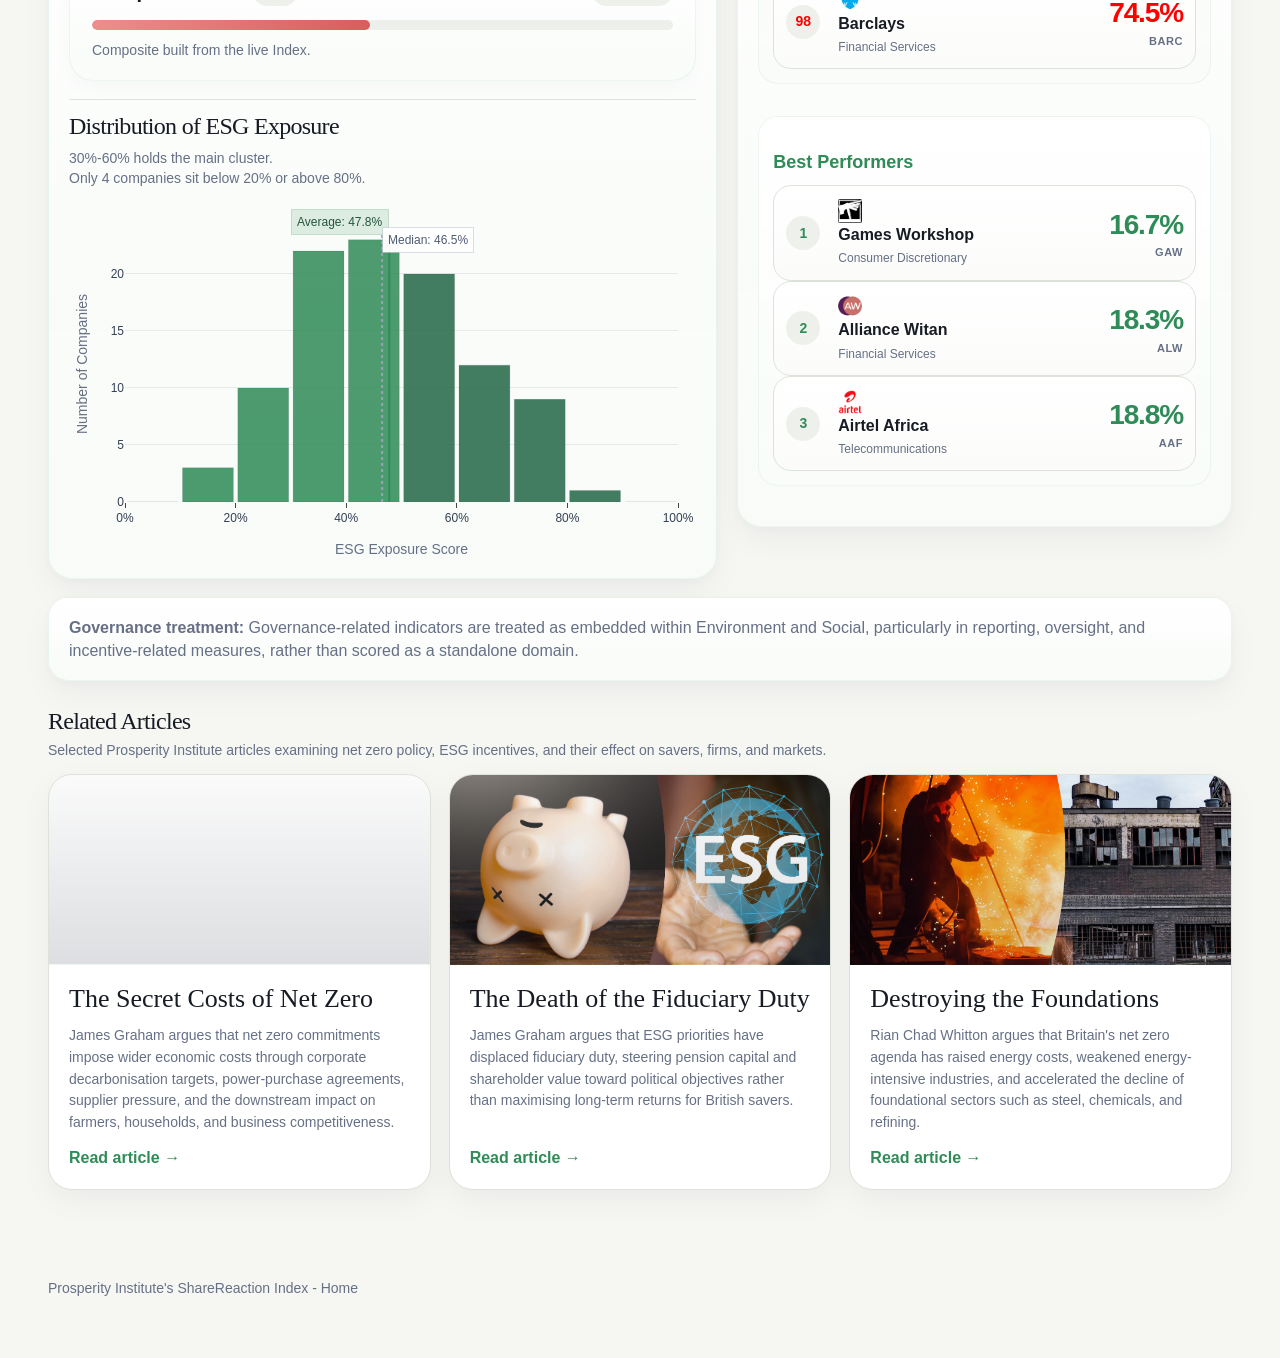
==== commit a8f2ada5: "Reverting back to normal indeces" ====
--- a/index.html
+++ b/index.html
@@ -18,6 +18,7 @@
       </a>
       <nav class="nav-links">
         <a href="index.html" class="active">Home</a>
+        <a href="esg.html">Full ESG Index</a>
         <a href="sectors.html">Sectors</a>
         <a href="methodology.html">Methodology</a>
         <a href="companies.html">Company Directory</a>
@@ -38,7 +39,7 @@
         </p>
 
         <div class="hero-actions">
-          <a href="#indexExplorer" class="btn btn-primary">View Index</a>
+          <a href="esg.html" class="btn btn-primary">View Rankings &rarr;</a>
           <a href="methodology.html" class="btn btn-secondary">How It Works</a>
         </div>
       </div>
@@ -60,50 +61,6 @@
 
   <section class="page">
     <div class="wrap">
-      <div class="card index-explorer-card" id="indexExplorer">
-        <div class="section-head overview-feature-head index-explorer-head">
-          <div>
-            <h2 id="indexExplorerTitle">Full ESG Index</h2>
-            <p id="indexExplorerText">
-              Start with the full composite view, then switch into the domain mini indices for a closer look.
-            </p>
-          </div>
-        </div>
-
-        <div class="index-view-tabs" aria-label="Choose index view">
-          <button class="index-view-tab active" type="button" data-index-view="esg">Full ESG</button>
-          <button class="index-view-tab" type="button" data-index-view="environment">Environment</button>
-          <button class="index-view-tab" type="button" data-index-view="social">Social</button>
-          <button class="index-view-tab" type="button" data-index-view="governance">Governance</button>
-        </div>
-
-        <div class="toolbar index-explorer-toolbar">
-          <input class="control" id="indexSearchInput" placeholder="Search company or ticker..." />
-          <select class="control" id="indexSectorFilter">
-            <option value="">All sectors</option>
-          </select>
-          <select class="control" id="indexTierFilter">
-            <option value="">All tiers</option>
-            <option value="best">Best</option>
-            <option value="good">Good</option>
-            <option value="moderate">Moderate</option>
-            <option value="poor">Poor</option>
-            <option value="wasteful">Wasteful</option>
-          </select>
-        </div>
-
-        <div class="table-card index-explorer-table-card">
-          <div class="table-wrap">
-            <table class="score-table index-explorer-table">
-              <thead class="table-header">
-                <tr id="indexExplorerHeadRow"></tr>
-              </thead>
-              <tbody class="table-body" id="indexExplorerBody"></tbody>
-            </table>
-          </div>
-        </div>
-      </div>
-
       <div class="card overview-intro-card">
         <div class="section-head overview-feature-head overview-intro-head">
           <div>
@@ -146,7 +103,7 @@
           </div>
 
           <div class="pillar-stack">
-            <button type="button" class="pillar-card-link pillar-card-button" data-index-view="environment">
+            <a href="rankings.html" class="pillar-card-link">
               <div class="pillar-card">
                 <div class="pillar-top">
                   <div class="pillar-title">
@@ -162,9 +119,9 @@
                   Climate Targets, Investment &amp; Transition, and Climate Reporting.
                 </div>
               </div>
-            </button>
-
-            <button type="button" class="pillar-card-link pillar-card-button" data-index-view="social">
+            </a>
+
+            <a href="social.html" class="pillar-card-link">
               <div class="pillar-card">
                 <div class="pillar-top">
                   <div class="pillar-title">
@@ -180,27 +137,9 @@
                   DEI Targets &amp; Representation, Programmes &amp; Memberships, and Social Incentives.
                 </div>
               </div>
-            </button>
-
-            <button type="button" class="pillar-card-link pillar-card-button" data-index-view="governance">
-              <div class="pillar-card">
-                <div class="pillar-top">
-                  <div class="pillar-title">
-                    <span>Governance Reference</span>
-                    <span class="pill">G</span>
-                  </div>
-                  <span class="pill" id="govAvgPill">0.0% avg.</span>
-                </div>
-                <div class="progress red">
-                  <span id="govAvgBar" style="width:0%"></span>
-                </div>
-                <div class="pillar-note">
-                  Reporting, assurance, oversight, and incentive-related reference signals.
-                </div>
-              </div>
-            </button>
-
-            <button type="button" class="pillar-card-link pillar-card-button" data-index-view="esg">
+            </a>
+
+            <a href="esg.html" class="pillar-card-link">
               <div class="pillar-card">
                 <div class="pillar-top">
                   <div class="pillar-title">
@@ -216,7 +155,7 @@
                   Composite built from the live Index.
                 </div>
               </div>
-            </button>
+            </a>
           </div>
 
           <div class="overview-distribution-block">
@@ -232,8 +171,9 @@
           <div class="section-head overview-feature-head">
             <div>
               <h2>ESG Exposure Performance</h2>
-              <p id="overviewLeaderboardText">The top 3 companies with the least and most ESG intensity under the current public model.</p>
-            </div>
+              <p>The top 3 companies with the least and most ESG intensity under the current public model. Please visit the Rankings Page for more insight.</p>
+            </div>
+            <a href="esg.html" class="section-link">All rankings &rarr;</a>
           </div>
 
           <div class="leaderboard-list" id="overviewLeaderboard"></div>
--- a/styles.css
+++ b/styles.css
@@ -1461,6 +1461,37 @@
   background: #fff;
 }
 
+.domain-index-tabs {
+  display: flex;
+  flex-wrap: wrap;
+  gap: 10px;
+  margin: 18px 0 20px;
+}
+
+.domain-index-tabs .domain-index-tab {
+  display: inline-flex;
+  align-items: center;
+  justify-content: center;
+  min-height: 42px;
+  border: 1px solid var(--line-dark);
+  border-radius: 8px;
+  background: var(--surface);
+  color: var(--ink-soft);
+  padding: 10px 14px;
+  font-size: 14px;
+  font-weight: 800;
+  text-decoration: none;
+  transition: border-color 0.16s ease, color 0.16s ease, background 0.16s ease, box-shadow 0.16s ease;
+}
+
+.domain-index-tabs .domain-index-tab:hover,
+.domain-index-tabs .domain-index-tab.active {
+  border-color: rgba(47, 139, 87, 0.34);
+  background: rgba(232, 245, 234, 0.92);
+  color: #24553a;
+  box-shadow: 0 8px 18px rgba(16, 25, 43, 0.045);
+}
+
 /* =========================
    Tables
 ========================= */
@@ -2576,7 +2607,6 @@
 }
 
 .page-home .stats-strip,
-.page-home .index-explorer-card,
 .page-home .overview-intro-card,
 .page-home .company-search-card,
 .page-home .overview-breakdown-card,
@@ -2595,7 +2625,6 @@
 }
 
 .page-home .stats-strip::after,
-.page-home .index-explorer-card::after,
 .page-home .overview-intro-card::after,
 .page-home .company-search-card::after,
 .page-home .overview-breakdown-card::after,
@@ -2617,7 +2646,6 @@
 }
 
 .page-home .stats-strip > .wrap,
-.page-home .index-explorer-card > *,
 .page-home .overview-intro-card > *,
 .page-home .company-search-card > *,
 .page-home .overview-breakdown-card > *,
@@ -2640,99 +2668,6 @@
 .overview-intro-card {
   margin-bottom: 20px;
   padding: 22px 24px;
-}
-
-.index-explorer-card {
-  margin-bottom: 20px;
-  padding: 22px;
-}
-
-.index-explorer-head {
-  align-items: flex-start;
-}
-
-.index-view-tabs {
-  display: flex;
-  flex-wrap: wrap;
-  gap: 10px;
-  margin: 16px 0 18px;
-}
-
-.index-view-tab {
-  min-height: 42px;
-  border: 1px solid rgba(47, 139, 87, 0.16);
-  border-radius: 8px;
-  background: rgba(255, 255, 255, 0.82);
-  color: var(--ink-soft);
-  padding: 10px 14px;
-  font-size: 14px;
-  font-weight: 800;
-  cursor: pointer;
-  transition: border-color 0.16s ease, color 0.16s ease, background 0.16s ease, box-shadow 0.16s ease;
-}
-
-.index-view-tab:hover,
-.index-view-tab.active {
-  border-color: rgba(47, 139, 87, 0.34);
-  background: rgba(232, 245, 234, 0.92);
-  color: #24553a;
-  box-shadow: 0 8px 18px rgba(16, 25, 43, 0.045);
-}
-
-.index-explorer-toolbar {
-  margin: 0 0 16px;
-}
-
-.index-explorer-table-card {
-  box-shadow: none;
-}
-
-.index-explorer-table {
-  min-width: 1120px;
-}
-
-.page-home .index-explorer-table th:nth-child(1),
-.page-home .index-explorer-table td:nth-child(1) {
-  width: 96px;
-}
-
-.page-home .index-explorer-table th:nth-child(2),
-.page-home .index-explorer-table td:nth-child(2) {
-  width: 28%;
-}
-
-.page-home .index-explorer-table th:nth-child(3),
-.page-home .index-explorer-table td:nth-child(3) {
-  width: 106px;
-}
-
-.page-home .index-explorer-table th:nth-child(4),
-.page-home .index-explorer-table td:nth-child(4) {
-  width: 16%;
-}
-
-.page-home .index-explorer-table th:nth-child(n+5),
-.page-home .index-explorer-table td:nth-child(n+5) {
-  width: 142px;
-}
-
-.pillar-card-button {
-  display: block;
-  width: 100%;
-  border: 0;
-  background: transparent;
-  padding: 0;
-  color: inherit;
-  font: inherit;
-  text-align: left;
-  cursor: pointer;
-}
-
-.pillar-card-button.active .pillar-card {
-  border-color: rgba(47, 139, 87, 0.28);
-  box-shadow:
-    0 12px 24px rgba(16, 25, 43, 0.05),
-    inset 0 0 0 1px rgba(47, 139, 87, 0.12);
 }
 
 .overview-intro-head {
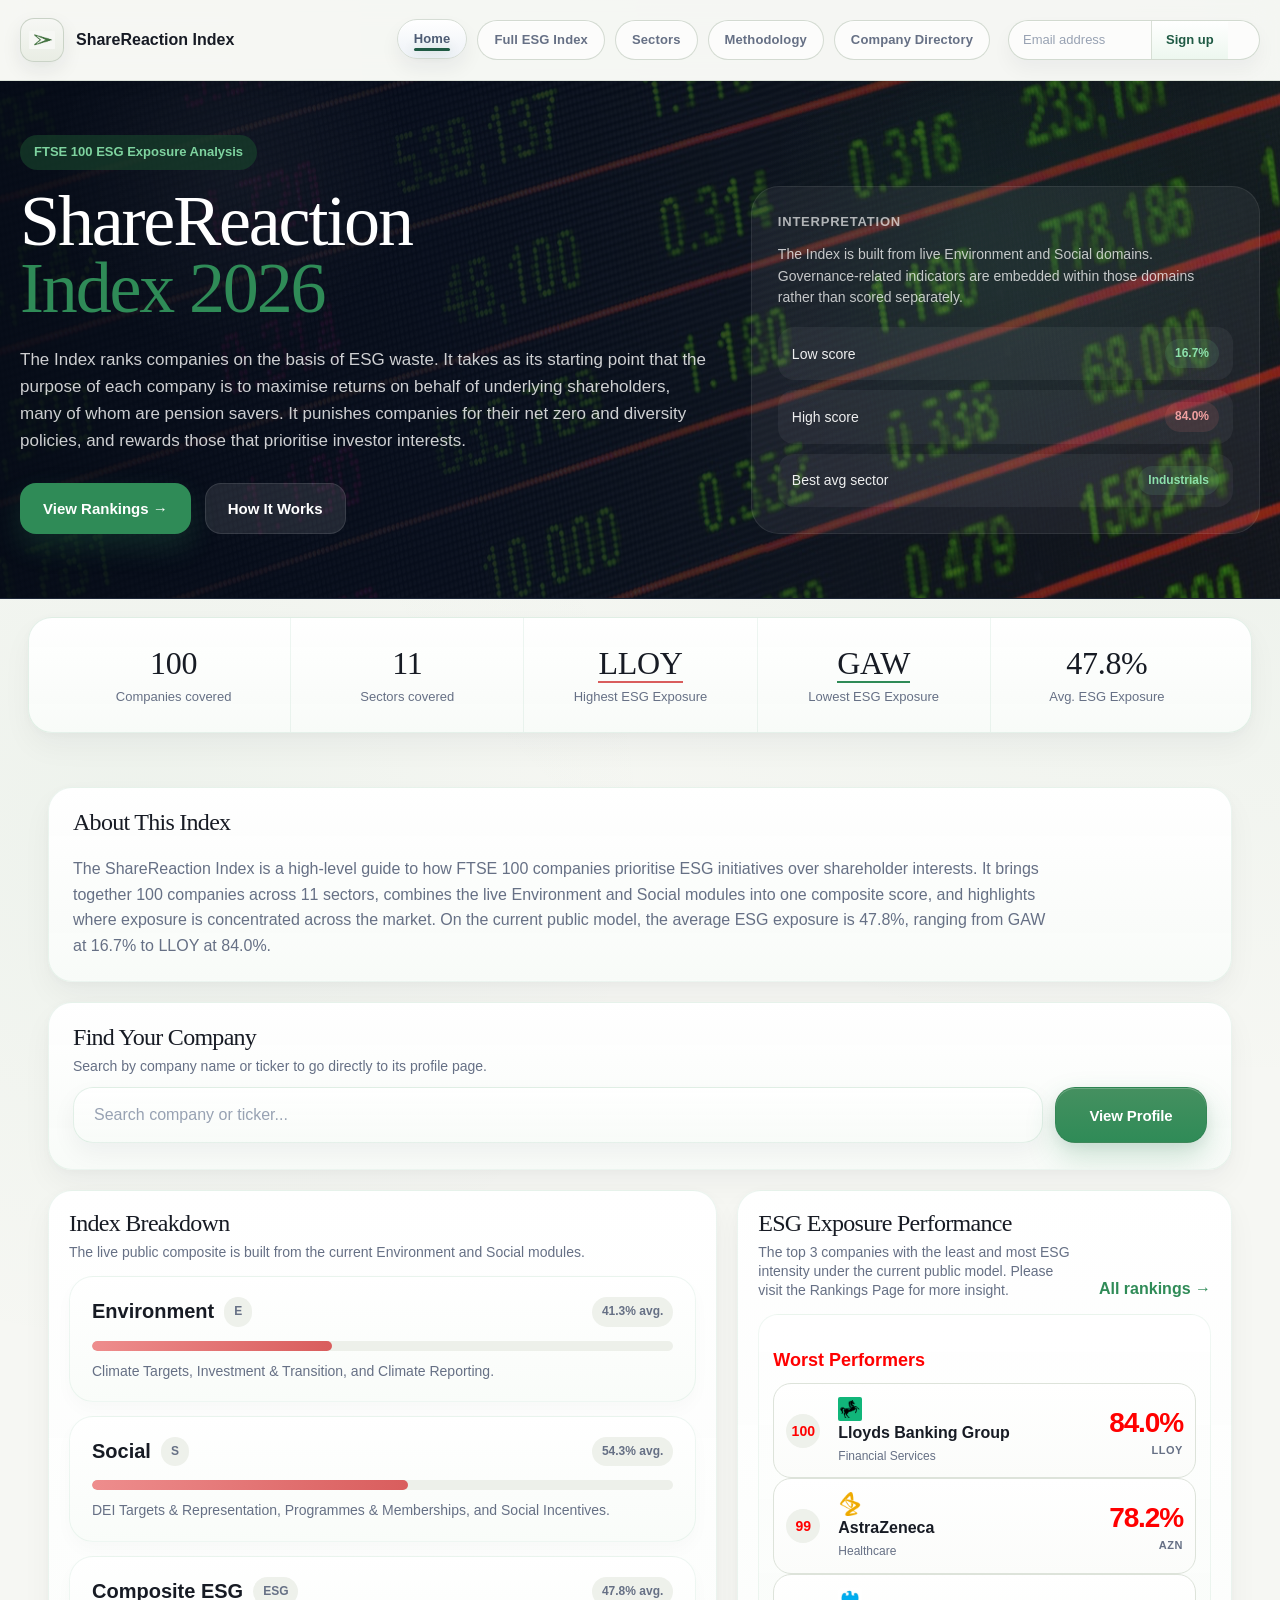
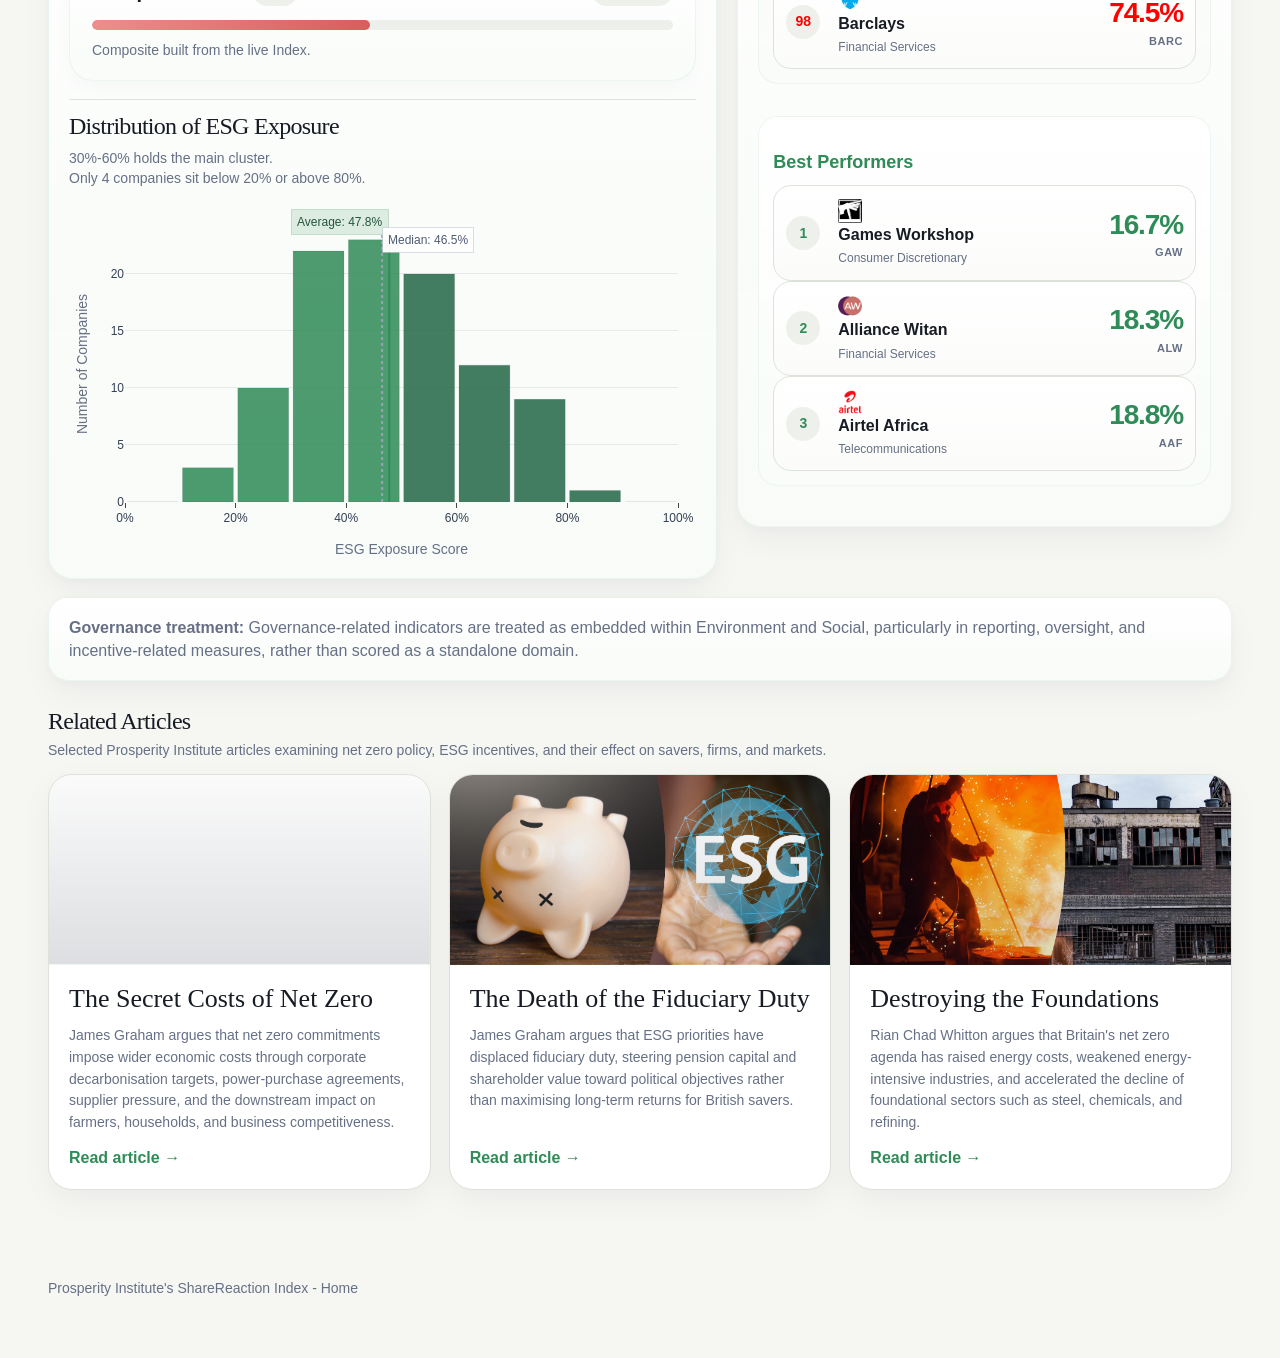
==== commit 82bef7de: "Added Email Newsletter" ====
--- a/index.html
+++ b/index.html
@@ -23,6 +23,10 @@
         <a href="methodology.html">Methodology</a>
         <a href="companies.html">Company Directory</a>
       </nav>
+      <form class="newsletter-nav" aria-label="Newsletter signup" onsubmit="event.preventDefault();">
+        <input type="email" aria-label="Email address" placeholder="Email address" />
+        <button type="submit">Sign up</button>
+      </form>
     </div>
   </header>
 
--- a/styles.css
+++ b/styles.css
@@ -207,6 +207,7 @@
 
 /* Environment button — slightly darker green */
 .nav-links a[href="index.html"],
+.nav-links a[href="esg.html"],
 .nav-links a[href="methodology.html"],
 .nav-links a[href="companies.html"],
 .nav-links a[href="sectors.html"] {
@@ -226,16 +227,11 @@
     inset 0 1px 0 rgba(255, 255, 255, 0.85);
 }
 
-/* ESG button always purple when hovered / active */
-.nav-links a[href="esg.html"] {
-  --nav-pill-accent: #7a56db;
-}
-
 .nav-links a[href="esg.html"]:hover,
 .nav-links a[href="esg.html"].active {
   box-shadow:
     0 10px 20px rgba(16, 25, 43, 0.06),
-    0 0 0 1px rgba(91, 61, 178, 0.08),
+    0 0 0 1px rgba(36, 85, 58, 0.06),
     inset 0 1px 0 rgba(255, 255, 255, 0.85);
 }
 
@@ -263,6 +259,54 @@
     0 10px 20px rgba(16, 25, 43, 0.06),
     0 0 0 1px rgba(187, 74, 74, 0.08),
     inset 0 1px 0 rgba(255, 255, 255, 0.85);
+}
+
+.newsletter-nav {
+  display: flex;
+  align-items: center;
+  flex: 0 0 auto;
+  min-width: 252px;
+  border: 1px solid rgba(208, 216, 206, 0.95);
+  border-radius: 999px;
+  background: rgba(255, 255, 255, 0.68);
+  box-shadow:
+    0 10px 20px rgba(16, 25, 43, 0.045),
+    inset 0 1px 0 rgba(255, 255, 255, 0.78);
+  overflow: hidden;
+}
+
+.newsletter-nav input {
+  width: 142px;
+  min-width: 0;
+  border: 0;
+  outline: 0;
+  background: transparent;
+  color: var(--ink);
+  padding: 10px 4px 10px 14px;
+  font: inherit;
+  font-size: 13px;
+}
+
+.newsletter-nav input::placeholder {
+  color: var(--ink-faint);
+}
+
+.newsletter-nav input:focus {
+  box-shadow: inset 0 -3px 0 rgba(47, 139, 87, 0.18);
+}
+
+.newsletter-nav button {
+  align-self: stretch;
+  border: 0;
+  border-left: 1px solid rgba(208, 216, 206, 0.78);
+  background: linear-gradient(180deg, #ffffff 0%, var(--green-faint) 100%);
+  color: #1f5a44;
+  padding: 0 14px;
+  font: inherit;
+  font-size: 13px;
+  font-weight: 800;
+  cursor: default;
+  white-space: nowrap;
 }
 
 .hero {
@@ -720,23 +764,23 @@
 }
 
 .tier-indicator.best {
-  background: #2f8b57;
+  background: #1f7a46;
 }
 
 .tier-indicator.good {
-  background: #c6872f;
+  background: #4f9b63;
 }
 
 .tier-indicator.moderate {
-  background: #f4a261;
+  background: #4f9b63;
 }
 
 .tier-indicator.poor {
+  background: #c96a2b;
+}
+
+.tier-indicator.wasteful {
   background: #d95d5d;
-}
-
-.tier-indicator.wasteful {
-  background: #8b4545;
 }
 
 .score-tier strong {
@@ -1465,31 +1509,112 @@
   display: flex;
   flex-wrap: wrap;
   gap: 10px;
+  margin: 8px 0 20px;
+}
+
+.domain-index-switcher {
   margin: 18px 0 20px;
 }
 
+.domain-index-switcher h2 {
+  margin: 0 0 4px;
+  font-family: Georgia, "Times New Roman", serif;
+  font-size: 22px;
+  line-height: 1.12;
+  font-weight: 400;
+  letter-spacing: -0.02em;
+}
+
+.domain-index-switcher p {
+  margin: 0;
+  color: var(--ink-soft);
+  font-size: 14px;
+  line-height: 1.4;
+}
+
 .domain-index-tabs .domain-index-tab {
+  --nav-pill-bg: rgba(255, 255, 255, 0.62);
+  --nav-pill-border: rgba(208, 216, 206, 0.9);
+  --nav-pill-ink: var(--ink-soft);
+  --nav-pill-accent: var(--green);
+  --nav-pill-soft: #eef2f7;
+  position: relative;
   display: inline-flex;
   align-items: center;
   justify-content: center;
-  min-height: 42px;
-  border: 1px solid var(--line-dark);
-  border-radius: 8px;
-  background: var(--surface);
-  color: var(--ink-soft);
-  padding: 10px 14px;
-  font-size: 14px;
-  font-weight: 800;
+  border-radius: 999px;
+  border: 1px solid var(--nav-pill-border);
+  background: var(--nav-pill-bg);
+  color: var(--nav-pill-ink);
+  padding: 10px 16px;
+  font-size: 13px;
+  font-weight: 700;
+  letter-spacing: 0.01em;
   text-decoration: none;
-  transition: border-color 0.16s ease, color 0.16s ease, background 0.16s ease, box-shadow 0.16s ease;
+  box-shadow: inset 0 1px 0 rgba(255, 255, 255, 0.7);
+  transition:
+    background 0.22s ease,
+    color 0.22s ease,
+    border-color 0.22s ease,
+    box-shadow 0.22s ease,
+    transform 0.22s ease;
+}
+
+.domain-index-tabs .domain-index-tab::after {
+  content: "";
+  position: absolute;
+  left: 16px;
+  right: 16px;
+  bottom: 7px;
+  height: 3px;
+  border-radius: 999px;
+  background: var(--nav-pill-accent);
+  opacity: 0;
+  transform: scaleX(0.25);
+  transform-origin: center;
+  box-shadow: 0 0 12px color-mix(in srgb, var(--nav-pill-accent) 30%, transparent);
+  transition:
+    background 0.22s ease,
+    opacity 0.22s ease,
+    transform 0.22s ease,
+    box-shadow 0.22s ease;
 }
 
 .domain-index-tabs .domain-index-tab:hover,
 .domain-index-tabs .domain-index-tab.active {
-  border-color: rgba(47, 139, 87, 0.34);
-  background: rgba(232, 245, 234, 0.92);
-  color: #24553a;
-  box-shadow: 0 8px 18px rgba(16, 25, 43, 0.045);
+  background: linear-gradient(180deg, #ffffff 0%, var(--nav-pill-soft) 100%);
+  border-color: #d6ddd5;
+  color: #4f5d75;
+  box-shadow:
+    0 10px 20px rgba(16, 25, 43, 0.06),
+    inset 0 1px 0 rgba(255, 255, 255, 0.85);
+  transform: translateY(-1px);
+}
+
+.domain-index-tabs .domain-index-tab:hover::after,
+.domain-index-tabs .domain-index-tab.active::after {
+  opacity: 1;
+  transform: scaleX(1);
+}
+
+.domain-index-tabs .domain-index-tab[href="esg.html"] {
+  --nav-pill-accent: var(--esg);
+  --nav-pill-soft: var(--esg-faint);
+}
+
+.domain-index-tabs .domain-index-tab[href="rankings.html"] {
+  --nav-pill-accent: var(--green);
+  --nav-pill-soft: var(--green-faint);
+}
+
+.domain-index-tabs .domain-index-tab[href="social.html"] {
+  --nav-pill-accent: var(--social);
+  --nav-pill-soft: var(--social-faint);
+}
+
+.domain-index-tabs .domain-index-tab[href="governance.html"] {
+  --nav-pill-accent: var(--red);
+  --nav-pill-soft: #fff1f1;
 }
 
 /* =========================
@@ -1675,8 +1800,8 @@
 }
 
 .rank-badge.rank-tier-moderate {
-  color: #b7811f;
-  background: #f8edd8;
+  color: #4f9b63;
+  background: #eef8f0;
 }
 
 .rank-badge.rank-tier-poor {
@@ -1830,8 +1955,8 @@
 }
 
 .tier-moderate {
-  color: #b7811f;
-  background: #f8edd8;
+  color: #4f9b63;
+  background: #eef8f0;
 }
 
 .tier-poor {
@@ -2364,6 +2489,10 @@
     justify-content: flex-start;
   }
 
+  .newsletter-nav {
+    width: min(100%, 360px);
+  }
+
   #profileStatsGrid {
     grid-template-columns: repeat(2, minmax(0, 1fr));
   }
@@ -2475,6 +2604,16 @@
   .nav-links a {
     padding: 8px 12px;
     font-size: 12px;
+  }
+
+  .newsletter-nav {
+    min-width: 0;
+    width: 100%;
+  }
+
+  .newsletter-nav input {
+    flex: 1 1 auto;
+    width: auto;
   }
 
   .btn {
@@ -3281,19 +3420,19 @@
 }
 
 .governance-score-best {
-  color: var(--green);
+  color: #1f7a46;
 }
 
 .governance-score-good {
-  color:var(--green);
+  color: #4f9b63;
 }
 
 .governance-score-moderate {
-  color: var(--yellow);
+  color: #4f9b63;
 }
 
 .governance-score-poor {
-  color: var(--red);
+  color: #c96a2b;
 }
 
 .governance-score-wasteful {
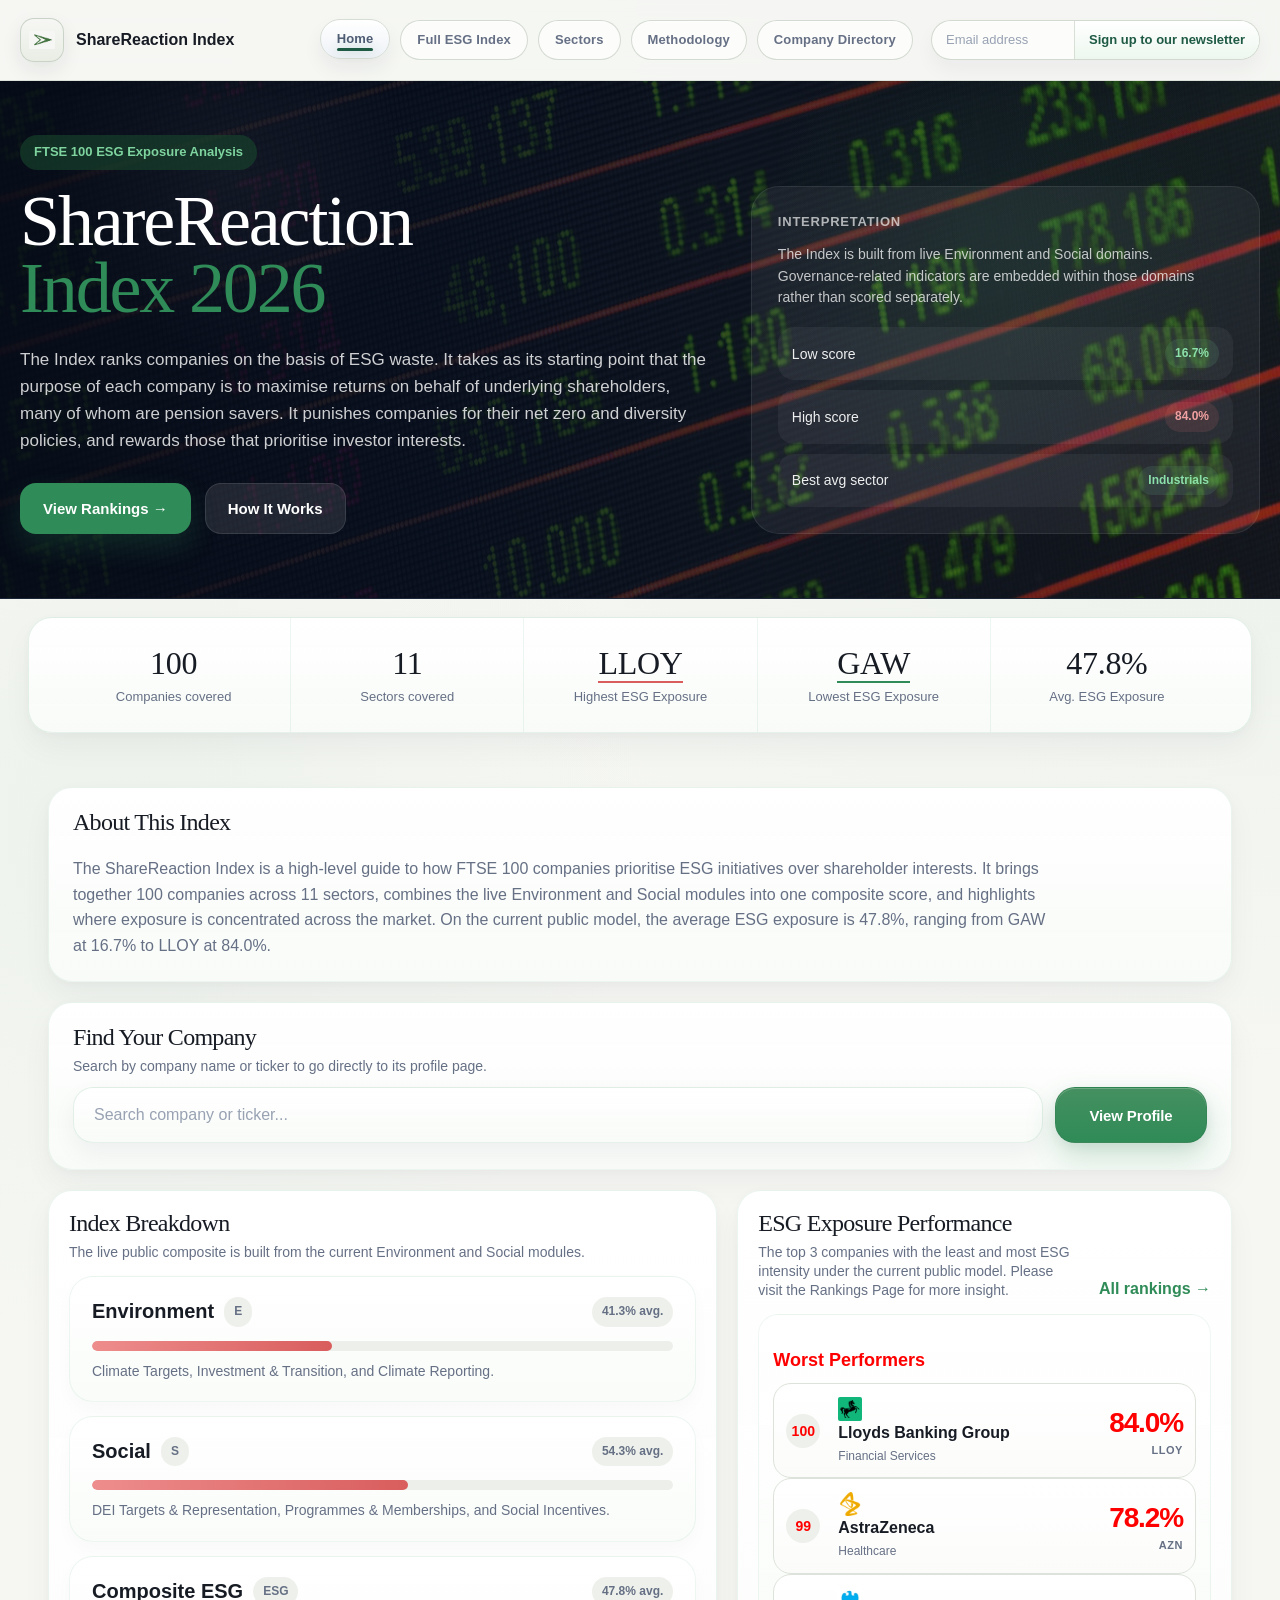
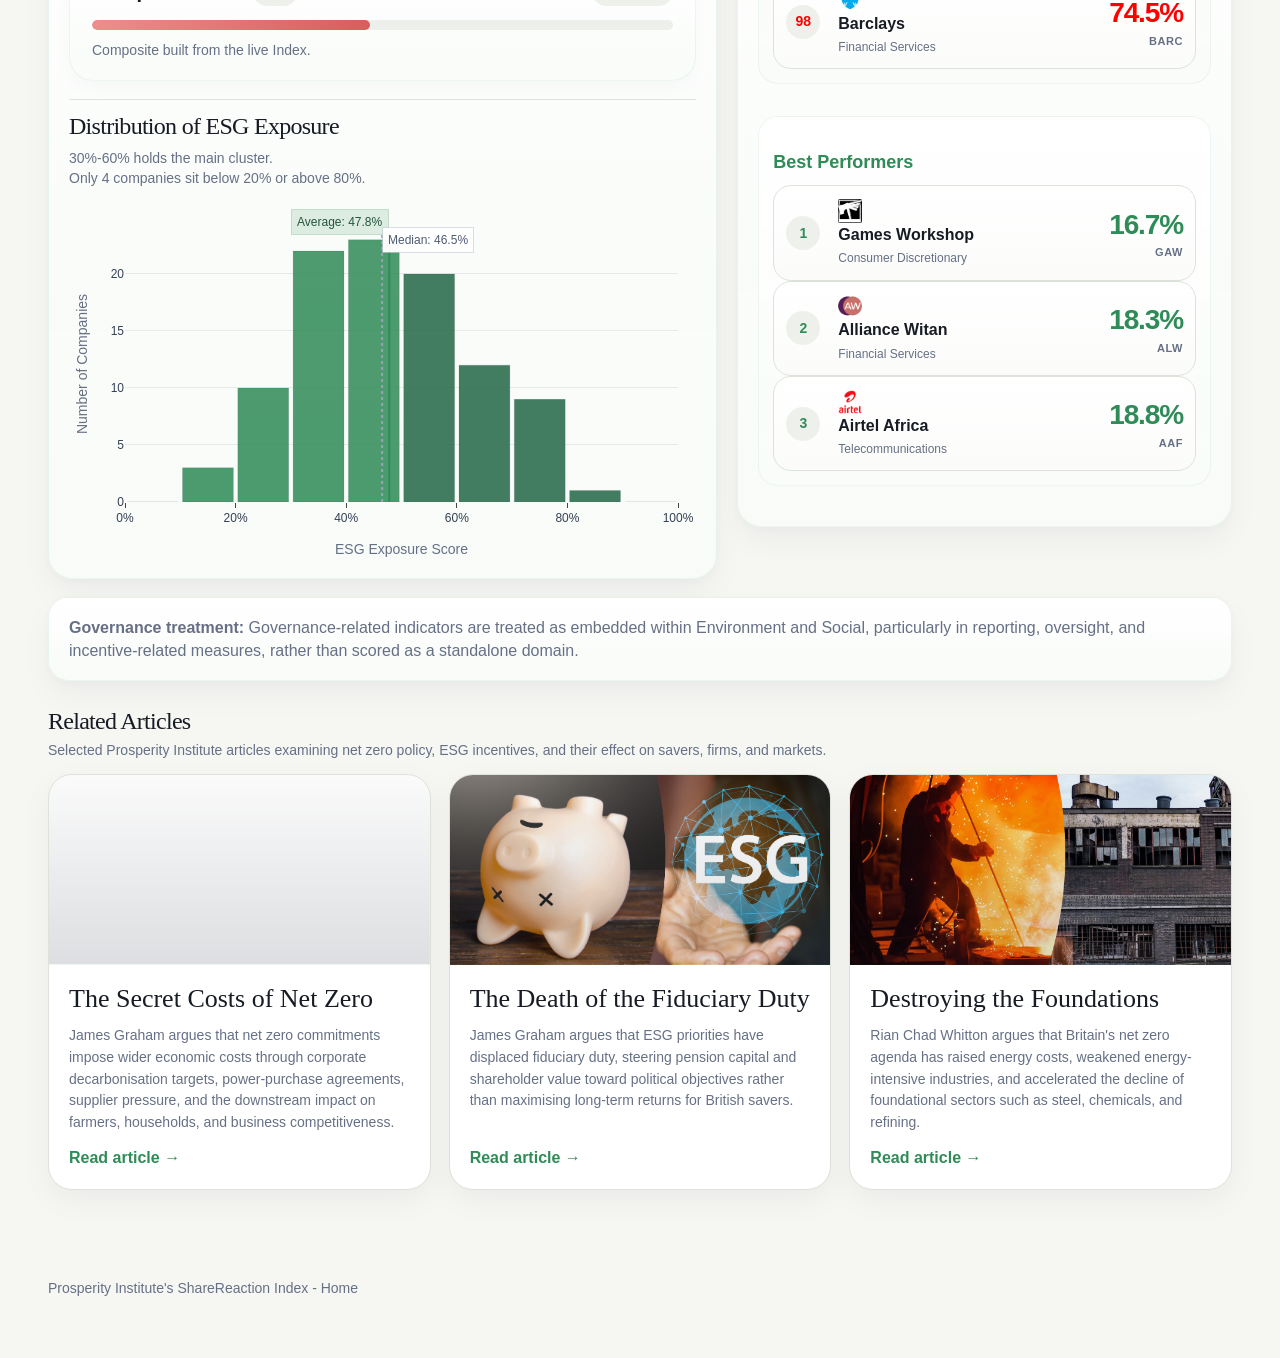
==== commit 83357df6: "Newsletter" ====
--- a/index.html
+++ b/index.html
@@ -25,7 +25,7 @@
       </nav>
       <form class="newsletter-nav" aria-label="Newsletter signup" onsubmit="event.preventDefault();">
         <input type="email" aria-label="Email address" placeholder="Email address" />
-        <button type="submit">Sign up</button>
+        <button type="submit">Sign up to our newsletter</button>
       </form>
     </div>
   </header>
